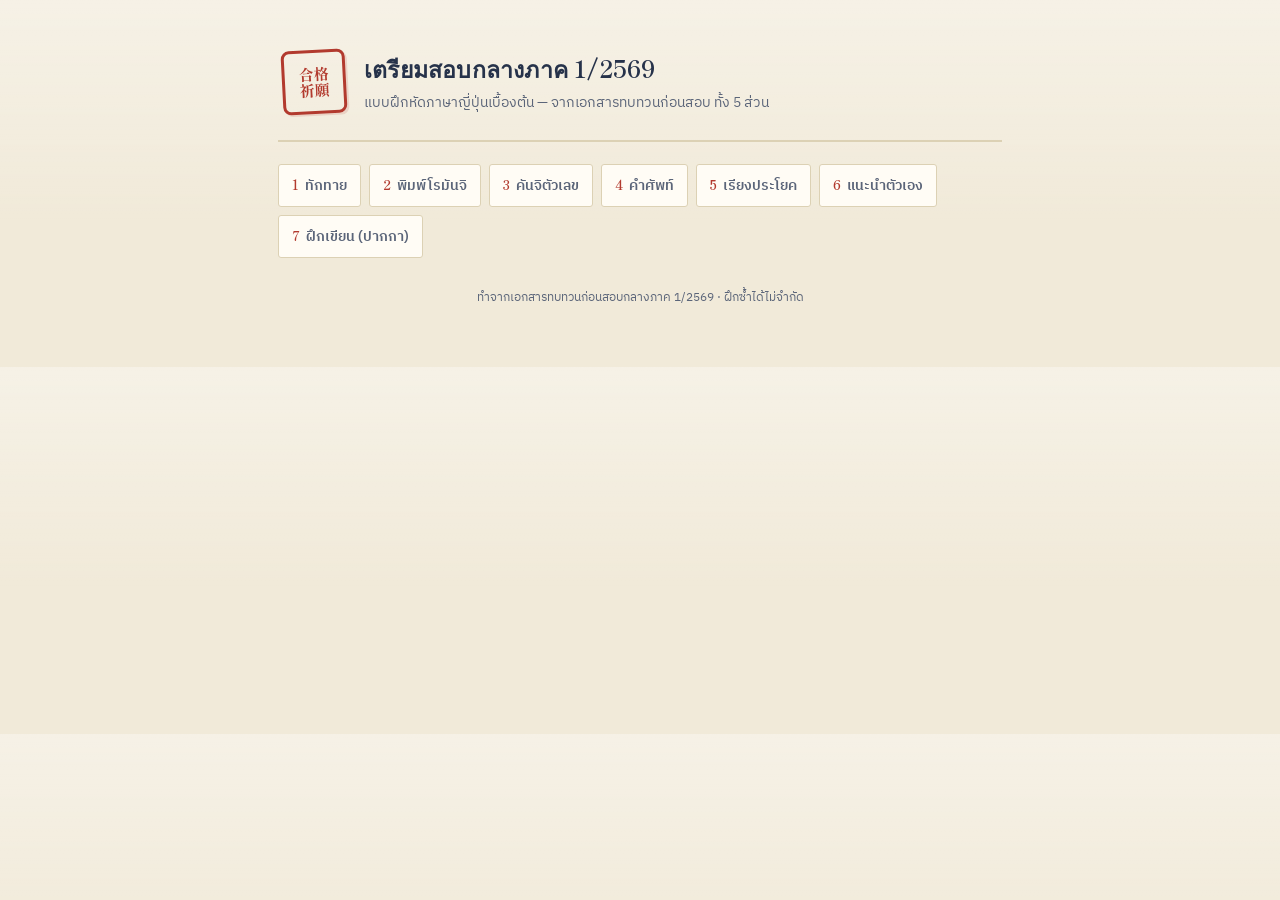
==== japanese/index.html @ 54b41230 "jp" ====
<!DOCTYPE html>
<html lang="th">
<head>
<meta charset="UTF-8">
<meta name="viewport" content="width=device-width, initial-scale=1.0">
<title>เตรียมสอบกลางภาค 1/2569 — ภาษาญี่ปุ่นเบื้องต้น</title>
<link rel="preconnect" href="https://fonts.googleapis.com">
<link href="https://fonts.googleapis.com/css2?family=Shippori+Mincho:wght@500;700;800&family=IBM+Plex+Sans+Thai:wght@400;500;600;700&family=Noto+Sans+JP:wght@400;500;700&display=swap" rel="stylesheet">
<style>
  :root{
    --paper:#F1EAD9;
    --paper-card:#FFFCF5;
    --ink:#26324A;
    --ink-soft:#5B6579;
    --hanko:#B23A2E;
    --hanko-dark:#8E2C22;
    --gold:#C99A3E;
    --moss:#4C7A5E;
    --rule:#DCD1B4;
    --line:#c9bd9c;
  }
  *{box-sizing:border-box;}
  body{
    margin:0;
    background:
      linear-gradient(180deg, rgba(255,255,255,0.35), rgba(255,255,255,0) 220px),
      var(--paper);
    color:var(--ink);
    font-family:'IBM Plex Sans Thai','Noto Sans JP',sans-serif;
    -webkit-font-smoothing:antialiased;
  }
  .jp{ font-family:'Noto Sans JP','IBM Plex Sans Thai',sans-serif; }
  .display{ font-family:'Shippori Mincho', serif; }

  .wrap{max-width:760px;margin:0 auto;padding:28px 18px 60px;}

  /* ---------- Header / Hanko hero ---------- */
  header.hero{
    display:flex;
    align-items:center;
    gap:18px;
    padding:22px 4px 26px;
    border-bottom:2px solid var(--rule);
    margin-bottom:22px;
  }
  .stamp{
    flex:0 0 auto;
    width:64px;height:64px;
    border-radius:8px;
    border:3px solid var(--hanko);
    color:var(--hanko);
    display:flex;align-items:center;justify-content:center;
    font-family:'Shippori Mincho',serif;
    font-weight:800;
    font-size:15px;
    line-height:1.05;
    text-align:center;
    transform:rotate(-3deg);
    box-shadow: 2px 2px 0 rgba(178,58,46,0.15);
  }
  .hero-text h1{
    margin:0 0 4px;
    font-family:'Shippori Mincho', serif;
    font-weight:700;
    font-size:23px;
    color:var(--ink);
    letter-spacing:.2px;
  }
  .hero-text p{
    margin:0;
    color:var(--ink-soft);
    font-size:13.5px;
  }

  /* ---------- Tabs ---------- */
  nav.tabs{
    display:flex;
    flex-wrap:wrap;
    gap:8px;
    margin-bottom:22px;
  }
  nav.tabs button{
    font-family:inherit;
    font-size:13.5px;
    font-weight:600;
    color:var(--ink-soft);
    background:var(--paper-card);
    border:1.5px solid var(--rule);
    border-radius:3px;
    padding:9px 13px;
    cursor:pointer;
    transition:all .15s ease;
  }
  nav.tabs button .num{
    font-family:'Shippori Mincho',serif;
    color:var(--hanko);
    margin-right:6px;
  }
  nav.tabs button.active{
    background:var(--ink);
    border-color:var(--ink);
    color:#F1EAD9;
  }
  nav.tabs button.active .num{ color:var(--gold); }
  nav.tabs button:hover:not(.active){ border-color:var(--hanko); color:var(--ink); }

  /* ---------- Panel / exam card ---------- */
  section.panel{ display:none; }
  section.panel.active{ display:block; animation:fade .25s ease; }
  @keyframes fade{ from{opacity:0; transform:translateY(4px);} to{opacity:1; transform:none;} }

  .panel-head{
    margin-bottom:16px;
  }
  .panel-head h2{
    font-family:'Shippori Mincho',serif;
    font-size:19px;
    margin:0 0 4px;
  }
  .panel-head p{
    margin:0;
    color:var(--ink-soft);
    font-size:13px;
  }

  .card{
    background:var(--paper-card);
    border:1px solid var(--rule);
    border-radius:4px;
    padding:22px;
    position:relative;
    box-shadow: 0 1px 0 rgba(0,0,0,0.03);
  }
  .card::before{
    content:"";
    position:absolute;
    left:0; top:0; bottom:0;
    width:4px;
    background:var(--hanko);
    border-radius:4px 0 0 4px;
  }

  .progress-row{
    display:flex;
    justify-content:space-between;
    align-items:center;
    font-size:12.5px;
    color:var(--ink-soft);
    margin-bottom:14px;
  }
  .score-pill{
    font-family:'Shippori Mincho',serif;
    color:var(--moss);
    font-weight:700;
  }
  .score-pill.zero{ color:var(--ink-soft); }

  .question-th{
    font-size:16px;
    font-weight:600;
    margin-bottom:16px;
    line-height:1.55;
  }
  .question-th .jp-inline{
    font-family:'Noto Sans JP',sans-serif;
    color:var(--hanko-dark);
  }

  /* mcq options */
  .options{ display:flex; flex-direction:column; gap:9px; margin-bottom:16px; }
  .opt{
    text-align:left;
    font-family:'Noto Sans JP','IBM Plex Sans Thai',sans-serif;
    font-size:15px;
    padding:11px 14px;
    border:1.5px solid var(--line);
    background:#fff;
    border-radius:3px;
    cursor:pointer;
    transition:border-color .15s, background .15s;
  }
  .opt:hover{ border-color:var(--hanko); }
  .opt.correct{ border-color:var(--moss); background:#EEF5EF; color:var(--moss); font-weight:600;}
  .opt.wrong{ border-color:var(--hanko); background:#FBEEEC; color:var(--hanko-dark); font-weight:600;}
  .opt[disabled]{ cursor:default; }

  /* typing input, genkouyoushi-flavoured */
  .type-row{ display:flex; gap:8px; margin-bottom:8px; flex-wrap:wrap;}
  input.answer, textarea.answer{
    flex:1 1 220px;
    font-family:'Noto Sans JP','IBM Plex Sans Thai',sans-serif;
    font-size:16px;
    padding:12px 14px;
    border:1.5px solid var(--line);
    border-radius:3px;
    background:
      repeating-linear-gradient(90deg, transparent 0, transparent 27px, rgba(38,50,74,0.07) 27px, rgba(38,50,74,0.07) 28px);
    background-color:#fff;
  }
  textarea.answer{ min-height:56px; resize:vertical; background-image:none; }
  input.answer:focus, textarea.answer:focus{ outline:none; border-color:var(--hanko); }

  .feedback{
    font-size:14px;
    font-weight:600;
    padding:10px 13px;
    border-radius:3px;
    margin:10px 0;
    display:none;
  }
  .feedback.show{ display:block; }
  .feedback.ok{ background:#EEF5EF; color:var(--moss); }
  .feedback.no{ background:#FBEEEC; color:var(--hanko-dark); }
  .feedback .answer-key{ display:block; margin-top:4px; font-weight:500; color:var(--ink-soft); }

  .btn-row{ display:flex; gap:10px; flex-wrap:wrap; margin-top:14px; }
  button.btn{
    font-family:'IBM Plex Sans Thai',sans-serif;
    font-size:13.5px;
    font-weight:600;
    padding:10px 18px;
    border-radius:3px;
    border:1.5px solid var(--ink);
    background:var(--ink);
    color:#F1EAD9;
    cursor:pointer;
  }
  button.btn.secondary{
    background:transparent;
    color:var(--ink);
  }
  button.btn.hanko{
    border-color:var(--hanko);
    background:var(--hanko);
  }
  button.btn:hover{ opacity:.88; }
  button.btn:disabled{ opacity:.4; cursor:default; }

  .toggle-row{
    display:flex; align-items:center; gap:8px;
    font-size:12.5px; color:var(--ink-soft);
    margin-bottom:14px;
  }
  .toggle-row input{ accent-color:var(--hanko); }

  /* sentence order chips */
  .sentence-target{
    min-height:52px;
    display:flex; flex-wrap:wrap; gap:8px;
    padding:12px;
    border:1.5px dashed var(--line);
    border-radius:3px;
    background:#fff;
    margin-bottom:12px;
  }
  .sentence-target .placeholder{ color:#b9b1a0; font-size:13px; }
  .bank{ display:flex; flex-wrap:wrap; gap:8px; margin-bottom:6px; }
  .chip{
    font-family:'Noto Sans JP',sans-serif;
    font-size:15px;
    padding:8px 13px;
    background:#fff;
    border:1.5px solid var(--line);
    border-radius:20px;
    cursor:pointer;
  }
  .chip:hover{ border-color:var(--hanko); }
  .chip.placed{ opacity:.35; pointer-events:none; }
  .chip.in-target{ background:var(--ink); color:#fff; border-color:var(--ink); }

  /* self-intro form */
  .field-block{ margin-bottom:18px; }
  .field-block label{
    display:block;
    font-size:13.5px;
    font-weight:600;
    margin-bottom:4px;
    color:var(--ink);
  }
  .field-block .pattern{
    font-family:'Noto Sans JP',sans-serif;
    font-size:12.5px;
    color:var(--hanko-dark);
    margin-bottom:6px;
    display:block;
  }
  .reveal{
    margin-top:6px;
    font-size:13px;
    color:var(--ink-soft);
    display:none;
    border-left:3px solid var(--gold);
    padding-left:10px;
  }
  .reveal.show{ display:block; }
  .link-btn{
    background:none;border:none;
    color:var(--hanko-dark);
    font-size:12.5px;
    font-weight:600;
    text-decoration:underline;
    cursor:pointer;
    padding:0;
  }

  .kanji-display{
    font-family:'Noto Sans JP',serif;
    font-size:38px;
    text-align:center;
    padding:14px 0 18px;
    color:var(--ink);
  }
  .num-display{
    font-family:'Shippori Mincho',serif;
    font-size:38px;
    text-align:center;
    padding:14px 0 18px;
    color:var(--ink);
  }

  footer{
    text-align:center;
    color:var(--ink-soft);
    font-size:12px;
    margin-top:30px;
  }

  /* ---------- handwriting tab ---------- */
  .write-controls{
    display:flex;
    flex-wrap:wrap;
    gap:10px;
    align-items:center;
    margin-bottom:16px;
  }
  select.answer{
    font-family:'IBM Plex Sans Thai',sans-serif;
    font-size:13.5px;
    padding:9px 12px;
    border:1.5px solid var(--line);
    border-radius:3px;
    background:#fff;
  }
  .write-meaning{
    font-size:15px;
    font-weight:600;
    margin-bottom:4px;
  }
  .write-reading{
    font-family:'Noto Sans JP',sans-serif;
    color:var(--ink-soft);
    font-size:13px;
    margin-bottom:14px;
  }
  .write-boxes{
    display:flex;
    flex-wrap:wrap;
    gap:10px;
    margin-bottom:14px;
  }
  .write-box{
    width:84px; height:84px;
    border:1.5px solid var(--line);
    border-radius:4px;
    background:#fff;
    touch-action:none;
    cursor:crosshair;
  }
  .custom-row{
    display:flex;
    gap:8px;
    flex-wrap:wrap;
    margin-top:6px;
    padding-top:14px;
    border-top:1px dashed var(--rule);
  }

  @media (max-width:480px){
    .hero-text h1{ font-size:19px; }
    nav.tabs button{ font-size:12.5px; padding:8px 10px; }
  }
</style>
</head>
<body>
<div class="wrap">

  <header class="hero">
    <div class="stamp display">合格<br>祈願</div>
    <div class="hero-text">
      <h1>เตรียมสอบกลางภาค 1/2569</h1>
      <p>แบบฝึกหัดภาษาญี่ปุ่นเบื้องต้น — จากเอกสารทบทวนก่อนสอบ ทั้ง 5 ส่วน</p>
    </div>
  </header>

  <nav class="tabs" id="tabNav"></nav>

  <!-- ===================== TAB 1: GREETINGS MCQ ===================== -->
  <section class="panel" id="panel-1">
    <div class="panel-head">
      <h2>คำทักทายและสำนวน — เลือกตอบ</h2>
      <p>ดูความหมายภาษาไทย แล้วเลือกสำนวนภาษาญี่ปุ่นที่ถูกต้อง</p>
    </div>
    <div class="card">
      <div class="progress-row">
        <span>ข้อที่ <span id="g-idx">1</span>/<span id="g-total">10</span></span>
        <span class="score-pill" id="g-score">คะแนน 0/0</span>
      </div>
      <div class="question-th" id="g-question"></div>
      <div class="options" id="g-options"></div>
      <div class="feedback" id="g-feedback"></div>
      <div class="btn-row">
        <button class="btn secondary" id="g-restart">เริ่มใหม่</button>
        <button class="btn hanko" id="g-next" disabled>ข้อถัดไป</button>
      </div>
    </div>
  </section>

  <!-- ===================== TAB 2: TYPING ROMAJI ===================== -->
  <section class="panel" id="panel-2">
    <div class="panel-head">
      <h2>พิมพ์คำตอบ — โรมันจิ</h2>
      <p>อ่านความหมายภาษาไทย แล้วพิมพ์สำนวนภาษาญี่ปุ่นเป็นโรมันจิ (ไม่ต้องกังวลเรื่องเว้นวรรค/ตัวพิมพ์เล็กใหญ่)</p>
    </div>
    <div class="card">
      <div class="progress-row">
        <span>ข้อที่ <span id="t-idx">1</span>/<span id="t-total">27</span></span>
        <span class="score-pill" id="t-score">คะแนน 0/0</span>
      </div>
      <div class="question-th" id="t-question"></div>
      <div class="type-row">
        <input type="text" class="answer" id="t-input" placeholder="พิมพ์โรมันจิที่นี่..." autocomplete="off">
      </div>
      <div class="feedback" id="t-feedback"></div>
      <div class="btn-row">
        <button class="btn secondary" id="t-restart">เริ่มใหม่</button>
        <button class="btn" id="t-check">ตรวจคำตอบ</button>
        <button class="btn hanko" id="t-next" disabled>ข้อถัดไป</button>
      </div>
    </div>
  </section>

  <!-- ===================== TAB 3: KANJI NUMBERS ===================== -->
  <section class="panel" id="panel-3">
    <div class="panel-head">
      <h2>คันจิตัวเลข</h2>
      <p>ฝึกแปลงตัวเลขคันจิ ↔ ตัวเลขอารบิก (เช่น 十八 = 18)</p>
    </div>
    <div class="card">
      <div class="toggle-row">
        <label style="display:flex;align-items:center;gap:6px;">
          <input type="checkbox" id="k-direction"> สลับโหมด: ดูเลขอารบิก → พิมพ์คันจิ
        </label>
      </div>
      <div class="progress-row">
        <span>ข้อที่ <span id="k-idx">1</span></span>
        <span class="score-pill" id="k-score">คะแนน 0/0</span>
      </div>
      <div class="kanji-display" id="k-display">十八</div>
      <div class="type-row">
        <input type="text" class="answer" id="k-input" placeholder="พิมพ์คำตอบที่นี่..." autocomplete="off" style="text-align:center;">
      </div>
      <div class="feedback" id="k-feedback"></div>
      <div class="btn-row">
        <button class="btn" id="k-check">ตรวจคำตอบ</button>
        <button class="btn hanko" id="k-next">ข้อถัดไป</button>
      </div>
    </div>
  </section>

  <!-- ===================== TAB 4: VOCAB TYPING ===================== -->
  <section class="panel" id="panel-4">
    <div class="panel-head">
      <h2>คำศัพท์ — เขียนภาษาญี่ปุ่น</h2>
      <p>ดูความหมายภาษาไทย แล้วพิมพ์คำศัพท์เป็นฮิรางานะ (ตามข้อสอบที่ให้เขียนตัวญี่ปุ่นเท่านั้น)</p>
    </div>
    <div class="card">
      <div class="toggle-row">
        <label style="display:flex;align-items:center;gap:6px;">
          <input type="checkbox" id="v-easy"> โหมดฝึก: ยอมรับคำตอบเป็นโรมันจิด้วย
        </label>
      </div>
      <div class="progress-row">
        <span>ข้อที่ <span id="v-idx">1</span>/<span id="v-total">8</span></span>
        <span class="score-pill" id="v-score">คะแนน 0/0</span>
      </div>
      <div class="question-th" id="v-question"></div>
      <div class="type-row">
        <input type="text" class="answer jp" id="v-input" placeholder="พิมพ์คำตอบที่นี่ (ひらがな)" autocomplete="off">
      </div>
      <div class="feedback" id="v-feedback"></div>
      <div class="btn-row">
        <button class="btn secondary" id="v-restart">เริ่มใหม่</button>
        <button class="btn" id="v-check">ตรวจคำตอบ</button>
        <button class="btn hanko" id="v-next" disabled>ข้อถัดไป</button>
      </div>
    </div>
  </section>

  <!-- ===================== TAB 5: SENTENCE ORDER ===================== -->
  <section class="panel" id="panel-5">
    <div class="panel-head">
      <h2>เรียงประโยค</h2>
      <p>แตะคำศัพท์ตามลำดับให้เป็นประโยคที่ถูกต้อง ฝึกโครงสร้าง は / の / です / ではありません</p>
    </div>
    <div class="card">
      <div class="progress-row">
        <span>ข้อที่ <span id="s-idx">1</span>/<span id="s-total">6</span></span>
        <span class="score-pill" id="s-score">คะแนน 0/0</span>
      </div>
      <div class="question-th" id="s-question"></div>
      <div class="sentence-target" id="s-target"><span class="placeholder">แตะคำด้านล่างเพื่อเรียงประโยค...</span></div>
      <div class="bank" id="s-bank"></div>
      <div class="feedback" id="s-feedback"></div>
      <div class="btn-row">
        <button class="btn secondary" id="s-clear">ล้างคำตอบ</button>
        <button class="btn" id="s-check">ตรวจคำตอบ</button>
        <button class="btn hanko" id="s-next" disabled>ข้อถัดไป</button>
      </div>
    </div>
  </section>

  <!-- ===================== TAB 6: SELF INTRO ===================== -->
  <section class="panel" id="panel-6">
    <div class="panel-head">
      <h2>แนะนำตัวเอง</h2>
      <p>ตอบเป็นภาษาญี่ปุ่นเท่านั้น ไม่มีเฉลยตายตัวเพราะเป็นข้อมูลของตัวเอง — พิมพ์คำตอบแล้วกดดูตัวอย่างเพื่อเทียบรูปประโยค</p>
    </div>
    <div class="card" id="intro-card"></div>
  </section>

  <!-- ===================== TAB 7: HANDWRITING ===================== -->
  <section class="panel" id="panel-7">
    <div class="panel-head">
      <h2>ฝึกเขียนด้วยปากกา</h2>
      <p>ใช้เมาส์ นิ้ว หรือปากกาสไตลัสลากเขียนในช่องตาราง (แบบกระดาษเก็งโค) ทับตัวอย่างจางๆ เพื่อฝึกลายเส้น</p>
    </div>
    <div class="card">
      <div class="write-controls">
        <select class="answer" id="w-category">
          <option value="numbers">ตัวเลขคันจิ</option>
          <option value="vocab">คำศัพท์ (สถานที่)</option>
          <option value="greetings">คำทักทาย</option>
          <option value="hiragana">ฮิรางานะพื้นฐาน</option>
        </select>
        <label style="display:flex;align-items:center;gap:6px;font-size:12.5px;color:var(--ink-soft);">
          <input type="checkbox" id="w-guide" checked> แสดงตัวอย่างจางๆ ให้ลากทับ
        </label>
      </div>

      <div class="write-meaning" id="w-meaning">โรงเรียน</div>
      <div class="write-reading" id="w-reading">gakkou</div>

      <div class="write-boxes" id="w-boxes"></div>

      <div class="btn-row">
        <button class="btn secondary" id="w-clear">ล้างทั้งหมด</button>
        <button class="btn hanko" id="w-next">คำถัดไป</button>
      </div>

      <div class="custom-row">
        <input type="text" class="answer jp" id="w-custom" placeholder="หรือพิมพ์คำที่อยากฝึกเขียนเอง เช่น ありがとう" style="flex:1 1 220px;">
        <button class="btn" id="w-custom-go">สร้างช่องฝึกเขียน</button>
      </div>
    </div>
  </section>

  <footer>ทำจากเอกสารทบทวนก่อนสอบกลางภาค 1/2569 · ฝึกซ้ำได้ไม่จำกัด</footer>
</div>

<script>
/* ===================================================================
   DATA
=================================================================== */
const PHRASES = [
  {jp:"おはようございます", ro:["ohayougozaimasu","ohayogozaimasu"], th:"สวัสดีตอนเช้า"},
  {jp:"こんにちは", ro:["konnichiwa"], th:"สวัสดี (ตอนสายๆถึงช่วงใกล้เย็น)"},
  {jp:"こんばんは", ro:["konbanwa"], th:"สวัสดีตอนเย็น"},
  {jp:"おげんきですか", ro:["ogenkidesuka"], th:"สบายดีไหมคะ/ครับ"},
  {jp:"はい、げんきです", ro:["haigenkidesu"], th:"ค่ะ/ครับ สบายดี"},
  {jp:"おくにはどちらですか", ro:["okuniwadochiradesuka"], th:"คุณมาจากประเทศอะไรคะ/ครับ"},
  {jp:"おなまえはなんですか", ro:["onamaewanandesuka"], th:"คุณชื่ออะไรคะ/ครับ"},
  {jp:"おたんじょうびはいつですか", ro:["otanjoubiwaitsudesuka"], th:"วันเกิดของคุณคือเมื่อไหร่คะ/ครับ"},
  {jp:"しゅみはなんですか", ro:["shumiwanandesuka"], th:"งานอดิเรกของคุณคืออะไรคะ/ครับ"},
  {jp:"はじめまして", ro:["hajimemashite"], th:"สวัสดีค่ะ/ครับ (พบกันครั้งแรก)"},
  {jp:"どうぞよろしくおねがいします", ro:["douzoyoroshikuonegaishimasu"], th:"ยินดีที่ได้รู้จัก ฝากเนื้อฝากตัวด้วย"},
  {jp:"わたしのなまえは＿＿＿です", ro:["watashinonamaewadesu"], th:"ชื่อของฉันคือ..."},
  {jp:"なにがすきですか", ro:["naniga sukidesuka".replace(/\s/g,"")], th:"ชอบอะไร"},
  {jp:"＿＿＿はどこですか", ro:["wadokodesuka"], th:"...อยู่ที่ไหน"},
  {jp:"ほんのきもちです", ro:["honnokimochidesu"], th:"ของฝากเล็กๆน้อยๆ"},
  {jp:"おねがいします", ro:["onegaishimasu"], th:"รบกวนด้วยนะครับ/คะ"},
  {jp:"ありがとう", ro:["arigatou","arigato"], th:"ขอบคุณ"},
  {jp:"どういたしまして", ro:["douitashimashite"], th:"ไม่เป็นไร"},
  {jp:"すみません", ro:["sumimasen"], th:"ขอโทษ / ขอบคุณ / เรียกความสนใจ (ใช้ได้ทุกสถานการณ์)"},
  {jp:"ごめんなさい", ro:["gomennasai"], th:"ขอโทษ (สำนึกผิด เสียใจกับสิ่งที่ทำ)"},
  {jp:"にほんごすこしはなせます", ro:["nihongosukoshihanasemasu"], th:"พูดภาษาญี่ปุ่นได้นิดหน่อย"},
  {jp:"わかりました", ro:["wakarimashita"], th:"เข้าใจแล้วครับ/ค่ะ"},
  {jp:"わかりません", ro:["wakarimasen"], th:"ไม่เข้าใจครับ/ค่ะ"},
  {jp:"すみません、これはいくらですか", ro:["sumimasenkorewaikuradesuka"], th:"ขอโทษนะคะ อันนี้ราคาเท่าไหร่ครับ/คะ"},
  {jp:"コーヒーをおねがいします", ro:["koohiiwoonegaishimasu","kohiiwoonegaishimasu"], th:"ขอเป็นกาแฟครับ/ค่ะ"},
  {jp:"これはなんですか", ro:["korewanandesuka"], th:"อันนี้คืออะไร"},
  {jp:"おすすめはなんですか", ro:["osusumewanandesuka"], th:"มีอะไรแนะนำไหมครับ/คะ"},
];

const VOCAB = [
  {jp:"えき", ro:"eki", th:"สถานี"},
  {jp:"きょうしつ", ro:"kyoushitsu", th:"ห้องเรียน"},
  {jp:"くうこう", ro:"kuukou", th:"สนามบิน"},
  {jp:"しょくどう", ro:"shokudou", th:"โรงอาหาร"},
  {jp:"いえ", ro:"ie", th:"บ้าน"},
  {jp:"だいがく", ro:"daigaku", th:"มหาวิทยาลัย"},
  {jp:"かいしゃ", ro:"kaisha", th:"บริษัท"},
  {jp:"がっこう", ro:"gakkou", th:"โรงเรียน"},
];

const SENTENCES = [
  {chips:["わたし","は","がくせい","です"], th:"ฉันเป็นนักเรียน/นักศึกษา"},
  {chips:["これ","は","わたし","の","ほん","です"], th:"นี่คือหนังสือของฉัน"},
  {chips:["あれ","は","せんせい","の","かばん","です"], th:"นั่นคือกระเป๋าของอาจารย์"},
  {chips:["たなかさん","は","だいがくせい","です"], th:"คุณทานากะเป็นนักศึกษามหาวิทยาลัย"},
  {chips:["わたし","は","にほんじん","では","ありません"], th:"ฉันไม่ใช่คนญี่ปุ่น"},
  {chips:["これ","は","なん","です","か"], th:"นี่คืออะไร"},
];

/* ===================================================================
   HELPERS
=================================================================== */
function shuffle(arr){ const a=[...arr]; for(let i=a.length-1;i>0;i--){ const j=Math.floor(Math.random()*(i+1)); [a[i],a[j]]=[a[j],a[i]]; } return a; }
function pick(arr,n){ return shuffle(arr).slice(0,n); }
function norm(s){ return s.toLowerCase().replace(/[\s。、,.\-_！!？?＿_]/g,""); }

/* ===================================================================
   TAB NAV
=================================================================== */
const TABS = [
  {id:1, label:"ทักทาย"},
  {id:2, label:"พิมพ์โรมันจิ"},
  {id:3, label:"คันจิตัวเลข"},
  {id:4, label:"คำศัพท์"},
  {id:5, label:"เรียงประโยค"},
  {id:6, label:"แนะนำตัวเอง"},
  {id:7, label:"ฝึกเขียน (ปากกา)"},
];
const tabNav = document.getElementById('tabNav');
TABS.forEach(t=>{
  const b = document.createElement('button');
  b.innerHTML = `<span class="num">${t.id}</span>${t.label}`;
  b.onclick = ()=> showTab(t.id);
  b.dataset.tab = t.id;
  tabNav.appendChild(b);
});
function showTab(id){
  document.querySelectorAll('.panel').forEach(p=>p.classList.remove('active'));
  document.getElementById('panel-'+id).classList.add('active');
  tabNav.querySelectorAll('button').forEach(b=> b.classList.toggle('active', +b.dataset.tab===id));
}

/* ===================================================================
   TAB 1: GREETINGS MCQ
=================================================================== */
let gQ=[], gI=0, gScore=0, gAnswered=0;
function gStart(){
  gQ = pick(PHRASES,10);
  gI=0; gScore=0; gAnswered=0;
  document.getElementById('g-total').textContent = gQ.length;
  gRender();
}
function gRender(){
  const q = gQ[gI];
  document.getElementById('g-idx').textContent = gI+1;
  document.getElementById('g-score').textContent = `คะแนน ${gScore}/${gAnswered}`;
  document.getElementById('g-score').className = 'score-pill'+(gAnswered===0?' zero':'');
  document.getElementById('g-question').innerHTML = `ความหมายนี้ตรงกับสำนวนใด: <br><b>“${q.th}”</b>`;
  const wrongs = pick(PHRASES.filter(p=>p!==q),3);
  const opts = shuffle([q, ...wrongs]);
  const box = document.getElementById('g-options');
  box.innerHTML='';
  opts.forEach(o=>{
    const b=document.createElement('button');
    b.className='opt jp';
    b.textContent = o.jp;
    b.onclick = ()=> gAnswer(b,o,q);
    box.appendChild(b);
  });
  document.getElementById('g-feedback').className='feedback';
  document.getElementById('g-next').disabled = true;
}
function gAnswer(btn,chosen,correct){
  document.querySelectorAll('#g-options .opt').forEach(b=>b.disabled=true);
  gAnswered++;
  const fb = document.getElementById('g-feedback');
  if(chosen===correct){
    gScore++;
    btn.classList.add('correct');
    fb.textContent = 'ถูกต้อง! 🎌';
    fb.className='feedback show ok';
  } else {
    btn.classList.add('wrong');
    document.querySelectorAll('#g-options .opt').forEach(b=>{ if(b.textContent===correct.jp) b.classList.add('correct'); });
    fb.textContent = 'ยังไม่ถูก — เฉลย: '+correct.jp;
    fb.className='feedback show no';
  }
  document.getElementById('g-score').textContent = `คะแนน ${gScore}/${gAnswered}`;
  document.getElementById('g-score').className='score-pill';
  document.getElementById('g-next').disabled = false;
}
document.getElementById('g-next').onclick = ()=>{ gI++; if(gI>=gQ.length){ gI=0; } gRender(); };
document.getElementById('g-restart').onclick = gStart;
gStart();

/* ===================================================================
   TAB 2: TYPING ROMAJI
=================================================================== */
let tQ=[], tI=0, tScore=0, tAnswered=0;
function tStart(){
  tQ = shuffle(PHRASES);
  tI=0; tScore=0; tAnswered=0;
  document.getElementById('t-total').textContent = tQ.length;
  tRender();
}
function tRender(){
  const q = tQ[tI];
  document.getElementById('t-idx').textContent = tI+1;
  document.getElementById('t-score').textContent = `คะแนน ${tScore}/${tAnswered}`;
  document.getElementById('t-question').innerHTML = `พิมพ์โรมันจิของ: <br><b>“${q.th}”</b>`;
  const input = document.getElementById('t-input');
  input.value=''; input.disabled=false; input.focus();
  document.getElementById('t-feedback').className='feedback';
  document.getElementById('t-next').disabled = true;
  document.getElementById('t-check').disabled = false;
}
function tCheck(){
  const q = tQ[tI];
  const input = document.getElementById('t-input');
  const val = norm(input.value);
  const ok = q.ro.some(r=> norm(r)===val) && val.length>0;
  tAnswered++;
  input.disabled=true;
  const fb = document.getElementById('t-feedback');
  if(ok){
    tScore++;
    fb.innerHTML = 'ถูกต้อง! 🎌';
    fb.className='feedback show ok';
  } else {
    fb.innerHTML = `ยังไม่ตรง <span class="answer-key">เฉลย: ${q.jp}  (${q.ro[0]})</span>`;
    fb.className='feedback show no';
  }
  document.getElementById('t-score').textContent = `คะแนน ${tScore}/${tAnswered}`;
  document.getElementById('t-next').disabled=false;
  document.getElementById('t-check').disabled=true;
}
document.getElementById('t-check').onclick = tCheck;
document.getElementById('t-input').addEventListener('keydown', e=>{ if(e.key==='Enter' && !document.getElementById('t-check').disabled) tCheck(); });
document.getElementById('t-next').onclick = ()=>{ tI++; if(tI>=tQ.length){ tI=0; } tRender(); };
document.getElementById('t-restart').onclick = tStart;
tStart();

/* ===================================================================
   TAB 3: KANJI NUMBERS
=================================================================== */
const K_DIGIT = ['','一','二','三','四','五','六','七','八','九'];
function numToKanji(n){
  if(n===0) return '零';
  let tens = Math.floor(n/10), ones = n%10;
  let s='';
  if(tens>0){ s += (tens===1?'':K_DIGIT[tens]) + '十'; }
  if(ones>0){ s += K_DIGIT[ones]; }
  return s;
}
let kScore=0, kAnswered=0, kCurrent=null, kDir='k2n';
function kNewQuestion(){
  const n = 1 + Math.floor(Math.random()*99);
  kDir = document.getElementById('k-direction').checked ? 'n2k' : 'k2n';
  kCurrent = {n, kanji:numToKanji(n)};
  const disp = document.getElementById('k-display');
  disp.className='kanji-display';
  if(kDir==='k2n'){
    disp.textContent = kCurrent.kanji;
    disp.className='kanji-display';
    document.getElementById('k-input').placeholder='พิมพ์ตัวเลขอารบิก เช่น 18';
  } else {
    disp.textContent = kCurrent.n;
    disp.className='num-display';
    document.getElementById('k-input').placeholder='พิมพ์คันจิ เช่น 十八';
  }
  document.getElementById('k-input').value='';
  document.getElementById('k-input').disabled=false;
  document.getElementById('k-feedback').className='feedback';
}
function kCheck(){
  const val = document.getElementById('k-input').value.trim();
  kAnswered++;
  let ok=false;
  if(kDir==='k2n'){ ok = val === String(kCurrent.n); }
  else { ok = norm(val) === norm(kCurrent.kanji); }
  const fb = document.getElementById('k-feedback');
  if(ok){
    kScore++;
    fb.textContent='ถูกต้อง! 🎌';
    fb.className='feedback show ok';
  } else {
    fb.innerHTML = `ยังไม่ถูก <span class="answer-key">เฉลย: ${kDir==='k2n' ? kCurrent.n : kCurrent.kanji}</span>`;
    fb.className='feedback show no';
  }
  document.getElementById('k-score').textContent = `คะแนน ${kScore}/${kAnswered}`;
  document.getElementById('k-idx').textContent = kAnswered;
  document.getElementById('k-input').disabled=true;
}
document.getElementById('k-check').onclick = kCheck;
document.getElementById('k-input').addEventListener('keydown', e=>{ if(e.key==='Enter') kCheck(); });
document.getElementById('k-next').onclick = kNewQuestion;
document.getElementById('k-direction').onchange = kNewQuestion;
kNewQuestion();

/* ===================================================================
   TAB 4: VOCAB TYPING
=================================================================== */
let vQ=[], vI=0, vScore=0, vAnswered=0;
function vStart(){
  vQ = shuffle(VOCAB);
  vI=0; vScore=0; vAnswered=0;
  document.getElementById('v-total').textContent = vQ.length;
  vRender();
}
function vRender(){
  const q = vQ[vI];
  document.getElementById('v-idx').textContent = vI+1;
  document.getElementById('v-score').textContent = `คะแนน ${vScore}/${vAnswered}`;
  document.getElementById('v-question').innerHTML = `คำว่า “${q.th}” ภาษาญี่ปุ่นเขียนว่าอย่างไร`;
  const input = document.getElementById('v-input');
  input.value=''; input.disabled=false; input.focus();
  document.getElementById('v-feedback').className='feedback';
  document.getElementById('v-next').disabled=true;
  document.getElementById('v-check').disabled=false;
}
function vCheck(){
  const q = vQ[vI];
  const easy = document.getElementById('v-easy').checked;
  const val = norm(document.getElementById('v-input').value);
  const ok = val.length>0 && ( val===norm(q.jp) || (easy && val===norm(q.ro)) );
  vAnswered++;
  document.getElementById('v-input').disabled=true;
  const fb = document.getElementById('v-feedback');
  if(ok){
    vScore++;
    fb.textContent='ถูกต้อง! 🎌';
    fb.className='feedback show ok';
  } else {
    fb.innerHTML = `ยังไม่ถูก <span class="answer-key">เฉลย: ${q.jp} (${q.ro})</span>`;
    fb.className='feedback show no';
  }
  document.getElementById('v-score').textContent = `คะแนน ${vScore}/${vAnswered}`;
  document.getElementById('v-next').disabled=false;
  document.getElementById('v-check').disabled=true;
}
document.getElementById('v-check').onclick = vCheck;
document.getElementById('v-input').addEventListener('keydown', e=>{ if(e.key==='Enter' && !document.getElementById('v-check').disabled) vCheck(); });
document.getElementById('v-next').onclick = ()=>{ vI++; if(vI>=vQ.length){ vI=0; } vRender(); };
document.getElementById('v-restart').onclick = vStart;
vStart();

/* ===================================================================
   TAB 5: SENTENCE ORDER
=================================================================== */
let sQ=[], sI=0, sScore=0, sAnswered=0, sPlaced=[], sBankState=[];
function sStart(){
  sQ = shuffle(SENTENCES);
  sI=0; sScore=0; sAnswered=0;
  document.getElementById('s-total').textContent = sQ.length;
  sRender();
}
function sRender(){
  const q = sQ[sI];
  document.getElementById('s-idx').textContent = sI+1;
  document.getElementById('s-score').textContent = `คะแนน ${sScore}/${sAnswered}`;
  document.getElementById('s-question').innerHTML = `เรียงคำให้เป็นประโยคที่แปลว่า: <br><b>“${q.th}”</b>`;
  sPlaced = [];
  sBankState = shuffle(q.chips.map((c,idx)=>({c,idx})));
  sDraw();
  document.getElementById('s-feedback').className='feedback';
  document.getElementById('s-next').disabled = true;
}
function sDraw(){
  const target = document.getElementById('s-target');
  const bank = document.getElementById('s-bank');
  target.innerHTML = sPlaced.length ? '' : '<span class="placeholder">แตะคำด้านล่างเพื่อเรียงประโยค...</span>';
  sPlaced.forEach(p=>{
    const chip = document.createElement('span');
    chip.className='chip in-target';
    chip.textContent = p.c;
    chip.onclick = ()=>{ sPlaced = sPlaced.filter(x=>x!==p); sDraw(); };
    target.appendChild(chip);
  });
  bank.innerHTML='';
  sBankState.forEach(item=>{
    const chip = document.createElement('button');
    chip.className='chip' + (sPlaced.includes(item)?' placed':'');
    chip.textContent = item.c;
    chip.onclick = ()=>{ if(sPlaced.includes(item)) return; sPlaced.push(item); sDraw(); };
    bank.appendChild(chip);
  });
}
function sCheck(){
  const q = sQ[sI];
  sAnswered++;
  const built = sPlaced.map(p=>p.c);
  const ok = built.length===q.chips.length && built.every((c,i)=>c===q.chips[i]);
  const fb = document.getElementById('s-feedback');
  if(ok){
    sScore++;
    fb.textContent='ถูกต้อง! เรียงประโยคได้สมบูรณ์ 🎌';
    fb.className='feedback show ok';
  } else {
    fb.innerHTML = `ยังไม่ถูกลำดับ <span class="answer-key">เฉลย: ${q.chips.join('')}</span>`;
    fb.className='feedback show no';
  }
  document.getElementById('s-score').textContent = `คะแนน ${sScore}/${sAnswered}`;
  document.getElementById('s-next').disabled=false;
}
document.getElementById('s-check').onclick = sCheck;
document.getElementById('s-clear').onclick = ()=>{ sPlaced=[]; sDraw(); };
document.getElementById('s-next').onclick = ()=>{ sI++; if(sI>=sQ.length){ sI=0; } sRender(); };
sStart();

/* ===================================================================
   TAB 6: SELF INTRO
=================================================================== */
const INTRO_FIELDS = [
  {label:"ชื่อของคุณ", pattern:"わたしのなまえは＿＿＿です。", example:"わたしのなまえはタナカです。"},
  {label:"วันเกิด", pattern:"＿＿月＿＿日です。", example:"8月16日です。"},
  {label:"สิ่งที่ชอบ", pattern:"＿＿＿がすきです。", example:"コーヒーがすきです。"},
  {label:"งานอดิเรก", pattern:"わたしのしゅみは＿＿＿です。", example:"わたしのしゅみはえいがです。"},
];
const introCard = document.getElementById('intro-card');
INTRO_FIELDS.forEach((f,i)=>{
  const block = document.createElement('div');
  block.className='field-block';
  block.innerHTML = `
    <label>${f.label}</label>
    <span class="pattern jp">รูปแบบ: ${f.pattern}</span>
    <textarea class="answer jp" id="intro-${i}" placeholder="พิมพ์คำตอบเป็นภาษาญี่ปุ่น..."></textarea>
    <div style="margin-top:6px;">
      <button class="link-btn" id="intro-reveal-${i}">ดูตัวอย่างคำตอบ</button>
    </div>
    <div class="reveal jp" id="intro-example-${i}">ตัวอย่าง: ${f.example}</div>
  `;
  introCard.appendChild(block);
});
INTRO_FIELDS.forEach((f,i)=>{
  document.getElementById(`intro-reveal-${i}`).onclick = ()=>{
    document.getElementById(`intro-example-${i}`).classList.toggle('show');
  };
});

/* ===================================================================
   TAB 7: HANDWRITING PRACTICE
=================================================================== */
const HIRAGANA_BASIC = [
  ['あ','a'],['い','i'],['う','u'],['え','e'],['お','o'],
  ['か','ka'],['き','ki'],['く','ku'],['け','ke'],['こ','ko'],
  ['さ','sa'],['し','shi'],['す','su'],['せ','se'],['そ','so'],
  ['た','ta'],['ち','chi'],['つ','tsu'],['て','te'],['と','to'],
  ['な','na'],['に','ni'],['ぬ','nu'],['ね','ne'],['の','no'],
  ['は','ha'],['ひ','hi'],['ふ','fu'],['へ','he'],['ほ','ho'],
  ['ま','ma'],['み','mi'],['む','mu'],['め','me'],['も','mo'],
  ['や','ya'],['ゆ','yu'],['よ','yo'],
  ['ら','ra'],['り','ri'],['る','ru'],['れ','re'],['ろ','ro'],
  ['わ','wa'],['を','wo'],['ん','n'],
];

function wPickWord(){
  const cat = document.getElementById('w-category').value;
  if(cat==='numbers'){
    const n = 1 + Math.floor(Math.random()*99);
    return {word:numToKanji(n), meaning:`เลข ${n}`, reading:String(n)};
  }
  if(cat==='vocab'){
    const v = VOCAB[Math.floor(Math.random()*VOCAB.length)];
    return {word:v.jp, meaning:v.th, reading:v.ro};
  }
  if(cat==='greetings'){
    const pool = PHRASES.filter(p=>!p.jp.includes('＿'));
    const p = pool[Math.floor(Math.random()*pool.length)];
    return {word:p.jp, meaning:p.th, reading:p.ro[0]};
  }
  // hiragana
  const h = HIRAGANA_BASIC[Math.floor(Math.random()*HIRAGANA_BASIC.length)];
  return {word:h[0], meaning:`ฮิรางานะ “${h[0]}”`, reading:h[1]};
}

function wBuildBoxes(text){
  const container = document.getElementById('w-boxes');
  container.innerHTML = '';
  [...text].forEach(ch=>{
    const canvas = document.createElement('canvas');
    canvas.className = 'write-box';
    canvas.width = 84; canvas.height = 84;
    container.appendChild(canvas);
    wSetupCanvas(canvas, ch);
  });
}

function wDrawGuideAndGrid(ctx, ch){
  const w = ctx.canvas.width, h = ctx.canvas.height;
  ctx.clearRect(0,0,w,h);
  // faint grid cross (genkouyoushi style)
  ctx.strokeStyle = 'rgba(38,50,74,0.15)';
  ctx.lineWidth = 1;
  ctx.setLineDash([3,3]);
  ctx.beginPath();
  ctx.moveTo(w/2,0); ctx.lineTo(w/2,h);
  ctx.moveTo(0,h/2); ctx.lineTo(w,h/2);
  ctx.stroke();
  ctx.setLineDash([]);
  // faint guide character
  if(document.getElementById('w-guide').checked && ch && ch.trim()){
    ctx.fillStyle = 'rgba(38,50,74,0.22)';
    ctx.font = "54px 'Noto Sans JP', sans-serif";
    ctx.textAlign = 'center';
    ctx.textBaseline = 'middle';
    ctx.fillText(ch, w/2, h/2+2);
  }
}

function wSetupCanvas(canvas, ch){
  const ctx = canvas.getContext('2d');
  wDrawGuideAndGrid(ctx, ch);
  let drawing = false, last = null;

  function pos(e){
    const r = canvas.getBoundingClientRect();
    return { x:(e.clientX-r.left)*(canvas.width/r.width), y:(e.clientY-r.top)*(canvas.height/r.height) };
  }
  function start(e){
    drawing = true;
    last = pos(e);
    canvas.setPointerCapture(e.pointerId);
  }
  function move(e){
    if(!drawing) return;
    const p = pos(e);
    ctx.strokeStyle = '#26324A';
    ctx.lineWidth = 5;
    ctx.lineCap = 'round';
    ctx.lineJoin = 'round';
    ctx.beginPath();
    ctx.moveTo(last.x,last.y);
    ctx.lineTo(p.x,p.y);
    ctx.stroke();
    last = p;
  }
  function end(){ drawing=false; last=null; }

  canvas.addEventListener('pointerdown', start);
  canvas.addEventListener('pointermove', move);
  canvas.addEventListener('pointerup', end);
  canvas.addEventListener('pointerleave', end);
  canvas._chGuide = ch;
}

function wSetWord(item){
  document.getElementById('w-meaning').textContent = item.meaning;
  document.getElementById('w-reading').textContent = item.reading;
  wBuildBoxes(item.word);
}

document.getElementById('w-category').onchange = ()=> wSetWord(wPickWord());
document.getElementById('w-next').onclick = ()=> wSetWord(wPickWord());
document.getElementById('w-clear').onclick = ()=>{
  document.querySelectorAll('#w-boxes canvas').forEach(c=> wDrawGuideAndGrid(c.getContext('2d'), c._chGuide));
};
document.getElementById('w-guide').onchange = ()=>{
  document.querySelectorAll('#w-boxes canvas').forEach(c=> wDrawGuideAndGrid(c.getContext('2d'), c._chGuide));
};
document.getElementById('w-custom-go').onclick = ()=>{
  const text = document.getElementById('w-custom').value.trim();
  if(!text) return;
  document.getElementById('w-meaning').textContent = 'คำที่คุณพิมพ์เอง';
  document.getElementById('w-reading').textContent = text;
  wBuildBoxes(text);
};
document.getElementById('w-custom').addEventListener('keydown', e=>{ if(e.key==='Enter') document.getElementById('w-custom-go').click(); });

wSetWord(wPickWord());
</script>
</body>
</html>
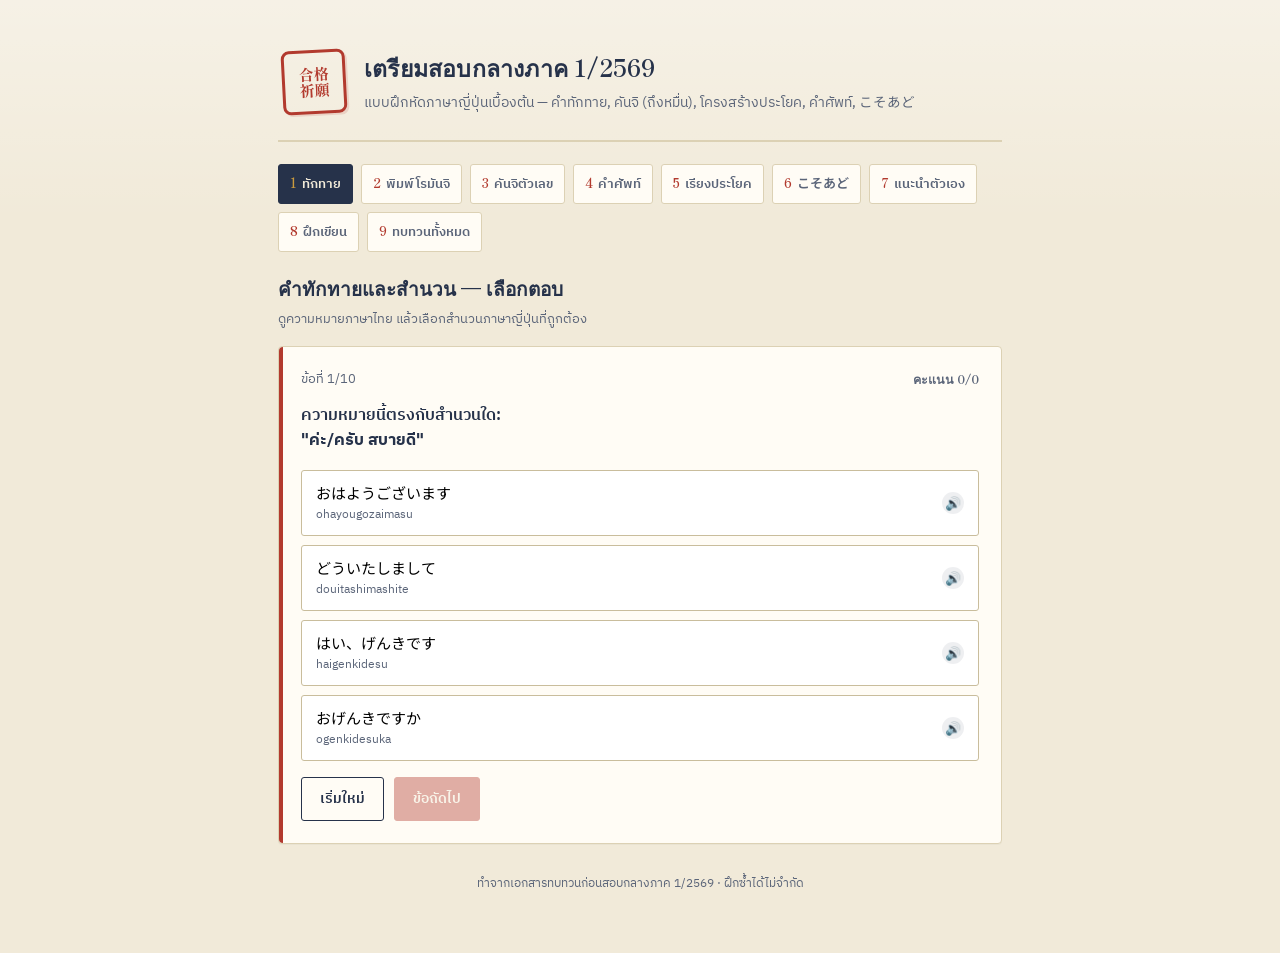
==== commit 4c6373a9: "jp" ====
--- a/japanese/index.html
+++ b/japanese/index.html
@@ -18,943 +18,438 @@
     --moss:#4C7A5E;
     --rule:#DCD1B4;
     --line:#c9bd9c;
+    --sky:#2F6FA8;
   }
   *{box-sizing:border-box;}
   body{
     margin:0;
-    background:
-      linear-gradient(180deg, rgba(255,255,255,0.35), rgba(255,255,255,0) 220px),
-      var(--paper);
+    background:linear-gradient(180deg,rgba(255,255,255,.35),rgba(255,255,255,0) 220px),var(--paper);
     color:var(--ink);
     font-family:'IBM Plex Sans Thai','Noto Sans JP',sans-serif;
     -webkit-font-smoothing:antialiased;
   }
-  .jp{ font-family:'Noto Sans JP','IBM Plex Sans Thai',sans-serif; }
-  .display{ font-family:'Shippori Mincho', serif; }
-
+  .jp{font-family:'Noto Sans JP','IBM Plex Sans Thai',sans-serif;}
+  .display{font-family:'Shippori Mincho',serif;}
   .wrap{max-width:760px;margin:0 auto;padding:28px 18px 60px;}
 
-  /* ---------- Header / Hanko hero ---------- */
-  header.hero{
-    display:flex;
-    align-items:center;
-    gap:18px;
-    padding:22px 4px 26px;
-    border-bottom:2px solid var(--rule);
-    margin-bottom:22px;
-  }
-  .stamp{
-    flex:0 0 auto;
-    width:64px;height:64px;
-    border-radius:8px;
-    border:3px solid var(--hanko);
-    color:var(--hanko);
-    display:flex;align-items:center;justify-content:center;
-    font-family:'Shippori Mincho',serif;
-    font-weight:800;
-    font-size:15px;
-    line-height:1.05;
-    text-align:center;
-    transform:rotate(-3deg);
-    box-shadow: 2px 2px 0 rgba(178,58,46,0.15);
-  }
-  .hero-text h1{
-    margin:0 0 4px;
-    font-family:'Shippori Mincho', serif;
-    font-weight:700;
-    font-size:23px;
-    color:var(--ink);
-    letter-spacing:.2px;
-  }
-  .hero-text p{
-    margin:0;
-    color:var(--ink-soft);
-    font-size:13.5px;
-  }
-
-  /* ---------- Tabs ---------- */
-  nav.tabs{
-    display:flex;
-    flex-wrap:wrap;
-    gap:8px;
-    margin-bottom:22px;
-  }
-  nav.tabs button{
-    font-family:inherit;
-    font-size:13.5px;
-    font-weight:600;
-    color:var(--ink-soft);
-    background:var(--paper-card);
-    border:1.5px solid var(--rule);
-    border-radius:3px;
-    padding:9px 13px;
-    cursor:pointer;
-    transition:all .15s ease;
-  }
-  nav.tabs button .num{
-    font-family:'Shippori Mincho',serif;
-    color:var(--hanko);
-    margin-right:6px;
-  }
-  nav.tabs button.active{
-    background:var(--ink);
-    border-color:var(--ink);
-    color:#F1EAD9;
-  }
-  nav.tabs button.active .num{ color:var(--gold); }
-  nav.tabs button:hover:not(.active){ border-color:var(--hanko); color:var(--ink); }
-
-  /* ---------- Panel / exam card ---------- */
-  section.panel{ display:none; }
-  section.panel.active{ display:block; animation:fade .25s ease; }
-  @keyframes fade{ from{opacity:0; transform:translateY(4px);} to{opacity:1; transform:none;} }
-
-  .panel-head{
-    margin-bottom:16px;
-  }
-  .panel-head h2{
-    font-family:'Shippori Mincho',serif;
-    font-size:19px;
-    margin:0 0 4px;
-  }
-  .panel-head p{
-    margin:0;
-    color:var(--ink-soft);
-    font-size:13px;
-  }
-
-  .card{
-    background:var(--paper-card);
-    border:1px solid var(--rule);
-    border-radius:4px;
-    padding:22px;
-    position:relative;
-    box-shadow: 0 1px 0 rgba(0,0,0,0.03);
-  }
-  .card::before{
-    content:"";
-    position:absolute;
-    left:0; top:0; bottom:0;
-    width:4px;
-    background:var(--hanko);
-    border-radius:4px 0 0 4px;
-  }
-
-  .progress-row{
-    display:flex;
-    justify-content:space-between;
-    align-items:center;
-    font-size:12.5px;
-    color:var(--ink-soft);
-    margin-bottom:14px;
-  }
-  .score-pill{
-    font-family:'Shippori Mincho',serif;
-    color:var(--moss);
-    font-weight:700;
-  }
-  .score-pill.zero{ color:var(--ink-soft); }
-
-  .question-th{
-    font-size:16px;
-    font-weight:600;
-    margin-bottom:16px;
-    line-height:1.55;
-  }
-  .question-th .jp-inline{
-    font-family:'Noto Sans JP',sans-serif;
-    color:var(--hanko-dark);
-  }
-
-  /* mcq options */
-  .options{ display:flex; flex-direction:column; gap:9px; margin-bottom:16px; }
-  .opt{
-    text-align:left;
-    font-family:'Noto Sans JP','IBM Plex Sans Thai',sans-serif;
-    font-size:15px;
-    padding:11px 14px;
-    border:1.5px solid var(--line);
-    background:#fff;
-    border-radius:3px;
-    cursor:pointer;
-    transition:border-color .15s, background .15s;
-  }
-  .opt:hover{ border-color:var(--hanko); }
-  .opt.correct{ border-color:var(--moss); background:#EEF5EF; color:var(--moss); font-weight:600;}
-  .opt.wrong{ border-color:var(--hanko); background:#FBEEEC; color:var(--hanko-dark); font-weight:600;}
-  .opt[disabled]{ cursor:default; }
-
-  /* typing input, genkouyoushi-flavoured */
-  .type-row{ display:flex; gap:8px; margin-bottom:8px; flex-wrap:wrap;}
-  input.answer, textarea.answer{
-    flex:1 1 220px;
-    font-family:'Noto Sans JP','IBM Plex Sans Thai',sans-serif;
-    font-size:16px;
-    padding:12px 14px;
-    border:1.5px solid var(--line);
-    border-radius:3px;
-    background:
-      repeating-linear-gradient(90deg, transparent 0, transparent 27px, rgba(38,50,74,0.07) 27px, rgba(38,50,74,0.07) 28px);
-    background-color:#fff;
-  }
-  textarea.answer{ min-height:56px; resize:vertical; background-image:none; }
-  input.answer:focus, textarea.answer:focus{ outline:none; border-color:var(--hanko); }
-
-  .feedback{
-    font-size:14px;
-    font-weight:600;
-    padding:10px 13px;
-    border-radius:3px;
-    margin:10px 0;
-    display:none;
-  }
-  .feedback.show{ display:block; }
-  .feedback.ok{ background:#EEF5EF; color:var(--moss); }
-  .feedback.no{ background:#FBEEEC; color:var(--hanko-dark); }
-  .feedback .answer-key{ display:block; margin-top:4px; font-weight:500; color:var(--ink-soft); }
-
-  .btn-row{ display:flex; gap:10px; flex-wrap:wrap; margin-top:14px; }
-  button.btn{
-    font-family:'IBM Plex Sans Thai',sans-serif;
-    font-size:13.5px;
-    font-weight:600;
-    padding:10px 18px;
-    border-radius:3px;
-    border:1.5px solid var(--ink);
-    background:var(--ink);
-    color:#F1EAD9;
-    cursor:pointer;
-  }
-  button.btn.secondary{
-    background:transparent;
-    color:var(--ink);
-  }
-  button.btn.hanko{
-    border-color:var(--hanko);
-    background:var(--hanko);
-  }
-  button.btn:hover{ opacity:.88; }
-  button.btn:disabled{ opacity:.4; cursor:default; }
-
-  .toggle-row{
-    display:flex; align-items:center; gap:8px;
-    font-size:12.5px; color:var(--ink-soft);
-    margin-bottom:14px;
-  }
-  .toggle-row input{ accent-color:var(--hanko); }
-
-  /* sentence order chips */
-  .sentence-target{
-    min-height:52px;
-    display:flex; flex-wrap:wrap; gap:8px;
-    padding:12px;
-    border:1.5px dashed var(--line);
-    border-radius:3px;
-    background:#fff;
-    margin-bottom:12px;
-  }
-  .sentence-target .placeholder{ color:#b9b1a0; font-size:13px; }
-  .bank{ display:flex; flex-wrap:wrap; gap:8px; margin-bottom:6px; }
-  .chip{
-    font-family:'Noto Sans JP',sans-serif;
-    font-size:15px;
-    padding:8px 13px;
-    background:#fff;
-    border:1.5px solid var(--line);
-    border-radius:20px;
-    cursor:pointer;
-  }
-  .chip:hover{ border-color:var(--hanko); }
-  .chip.placed{ opacity:.35; pointer-events:none; }
-  .chip.in-target{ background:var(--ink); color:#fff; border-color:var(--ink); }
-
-  /* self-intro form */
-  .field-block{ margin-bottom:18px; }
-  .field-block label{
-    display:block;
-    font-size:13.5px;
-    font-weight:600;
-    margin-bottom:4px;
-    color:var(--ink);
-  }
-  .field-block .pattern{
-    font-family:'Noto Sans JP',sans-serif;
-    font-size:12.5px;
-    color:var(--hanko-dark);
-    margin-bottom:6px;
-    display:block;
-  }
-  .reveal{
-    margin-top:6px;
-    font-size:13px;
-    color:var(--ink-soft);
-    display:none;
-    border-left:3px solid var(--gold);
-    padding-left:10px;
-  }
-  .reveal.show{ display:block; }
-  .link-btn{
-    background:none;border:none;
-    color:var(--hanko-dark);
-    font-size:12.5px;
-    font-weight:600;
-    text-decoration:underline;
-    cursor:pointer;
-    padding:0;
-  }
-
-  .kanji-display{
-    font-family:'Noto Sans JP',serif;
-    font-size:38px;
-    text-align:center;
-    padding:14px 0 18px;
-    color:var(--ink);
-  }
-  .num-display{
-    font-family:'Shippori Mincho',serif;
-    font-size:38px;
-    text-align:center;
-    padding:14px 0 18px;
-    color:var(--ink);
-  }
-
-  footer{
-    text-align:center;
-    color:var(--ink-soft);
-    font-size:12px;
-    margin-top:30px;
-  }
-
-  /* ---------- handwriting tab ---------- */
-  .write-controls{
-    display:flex;
-    flex-wrap:wrap;
-    gap:10px;
-    align-items:center;
-    margin-bottom:16px;
-  }
-  select.answer{
-    font-family:'IBM Plex Sans Thai',sans-serif;
-    font-size:13.5px;
-    padding:9px 12px;
-    border:1.5px solid var(--line);
-    border-radius:3px;
-    background:#fff;
-  }
-  .write-meaning{
-    font-size:15px;
-    font-weight:600;
-    margin-bottom:4px;
-  }
-  .write-reading{
-    font-family:'Noto Sans JP',sans-serif;
-    color:var(--ink-soft);
-    font-size:13px;
-    margin-bottom:14px;
-  }
-  .write-boxes{
-    display:flex;
-    flex-wrap:wrap;
-    gap:10px;
-    margin-bottom:14px;
-  }
-  .write-box{
-    width:84px; height:84px;
-    border:1.5px solid var(--line);
-    border-radius:4px;
-    background:#fff;
-    touch-action:none;
-    cursor:crosshair;
-  }
-  .custom-row{
-    display:flex;
-    gap:8px;
-    flex-wrap:wrap;
-    margin-top:6px;
-    padding-top:14px;
-    border-top:1px dashed var(--rule);
-  }
-
-  @media (max-width:480px){
-    .hero-text h1{ font-size:19px; }
-    nav.tabs button{ font-size:12.5px; padding:8px 10px; }
+  header.hero{display:flex;align-items:center;gap:18px;padding:22px 4px 26px;border-bottom:2px solid var(--rule);margin-bottom:22px;}
+  .stamp{flex:0 0 auto;width:64px;height:64px;border-radius:8px;border:3px solid var(--hanko);color:var(--hanko);display:flex;align-items:center;justify-content:center;font-family:'Shippori Mincho',serif;font-weight:800;font-size:15px;line-height:1.05;text-align:center;transform:rotate(-3deg);box-shadow:2px 2px 0 rgba(178,58,46,.15);}
+  .hero-text h1{margin:0 0 4px;font-family:'Shippori Mincho',serif;font-weight:700;font-size:23px;color:var(--ink);letter-spacing:.2px;}
+  .hero-text p{margin:0;color:var(--ink-soft);font-size:13.5px;}
+
+  nav.tabs{display:flex;flex-wrap:wrap;gap:8px;margin-bottom:22px;}
+  nav.tabs button{font-family:inherit;font-size:13px;font-weight:600;color:var(--ink-soft);background:var(--paper-card);border:1.5px solid var(--rule);border-radius:3px;padding:8px 11px;cursor:pointer;transition:all .15s ease;}
+  nav.tabs button .num{font-family:'Shippori Mincho',serif;color:var(--hanko);margin-right:5px;}
+  nav.tabs button.active{background:var(--ink);border-color:var(--ink);color:#F1EAD9;}
+  nav.tabs button.active .num{color:var(--gold);}
+  nav.tabs button:hover:not(.active){border-color:var(--hanko);color:var(--ink);}
+
+  section.panel{display:none;}
+  section.panel.active{display:block;animation:fade .25s ease;}
+  @keyframes fade{from{opacity:0;transform:translateY(4px);}to{opacity:1;transform:none;}}
+
+  .panel-head{margin-bottom:16px;}
+  .panel-head h2{font-family:'Shippori Mincho',serif;font-size:19px;margin:0 0 4px;}
+  .panel-head p{margin:0;color:var(--ink-soft);font-size:13px;}
+
+  .card{background:var(--paper-card);border:1px solid var(--rule);border-radius:4px;padding:22px;position:relative;box-shadow:0 1px 0 rgba(0,0,0,.03);}
+  .card::before{content:"";position:absolute;left:0;top:0;bottom:0;width:4px;background:var(--hanko);border-radius:4px 0 0 4px;}
+
+  .progress-row{display:flex;justify-content:space-between;align-items:center;font-size:12.5px;color:var(--ink-soft);margin-bottom:14px;}
+  .score-pill{font-family:'Shippori Mincho',serif;color:var(--moss);font-weight:700;}
+  .score-pill.zero{color:var(--ink-soft);}
+
+  .question-th{font-size:16px;font-weight:600;margin-bottom:16px;line-height:1.55;}
+  .options{display:flex;flex-direction:column;gap:9px;margin-bottom:16px;}
+
+  .speak-ico{display:inline-flex;align-items:center;justify-content:center;width:22px;height:22px;margin-left:8px;font-size:13px;border-radius:50%;background:rgba(38,50,74,.08);cursor:pointer;vertical-align:middle;flex:0 0 auto;}
+  .speak-ico:hover{background:rgba(178,58,46,.15);}
+  button.speak-btn{flex:0 0 auto;font-size:16px;padding:0 14px;border-radius:3px;border:1.5px solid var(--line);background:#fff;cursor:pointer;}
+  button.speak-btn:hover{border-color:var(--hanko);}
+
+  .opt{display:flex;align-items:center;justify-content:space-between;text-align:left;font-family:'Noto Sans JP','IBM Plex Sans Thai',sans-serif;font-size:15px;padding:11px 14px;border:1.5px solid var(--line);background:#fff;border-radius:3px;cursor:pointer;transition:border-color .15s,background .15s;}
+  .opt .opt-text{flex:1;}
+  .opt .romaji{display:block;font-family:'IBM Plex Sans Thai',sans-serif;font-size:12px;font-weight:400;color:var(--ink-soft);margin-top:2px;}
+  .opt:hover{border-color:var(--hanko);}
+  .opt.correct{border-color:var(--moss);background:#EEF5EF;color:var(--moss);font-weight:600;}
+  .opt.wrong{border-color:var(--hanko);background:#FBEEEC;color:var(--hanko-dark);font-weight:600;}
+  .opt[disabled]{cursor:default;}
+
+  .type-row{display:flex;gap:8px;margin-bottom:8px;flex-wrap:wrap;}
+  input.answer,textarea.answer{flex:1 1 220px;font-family:'Noto Sans JP','IBM Plex Sans Thai',sans-serif;font-size:16px;padding:12px 14px;border:1.5px solid var(--line);border-radius:3px;background:repeating-linear-gradient(90deg,transparent 0,transparent 27px,rgba(38,50,74,.07) 27px,rgba(38,50,74,.07) 28px);background-color:#fff;}
+  textarea.answer{min-height:56px;resize:vertical;background-image:none;}
+  input.answer:focus,textarea.answer:focus{outline:none;border-color:var(--hanko);}
+
+  .feedback{font-size:14px;font-weight:600;padding:10px 13px;border-radius:3px;margin:10px 0;display:none;}
+  .feedback.show{display:block;}
+  .feedback.ok{background:#EEF5EF;color:var(--moss);}
+  .feedback.no{background:#FBEEEC;color:var(--hanko-dark);}
+  .feedback .answer-key{display:block;margin-top:4px;font-weight:500;color:var(--ink-soft);}
+
+  .btn-row{display:flex;gap:10px;flex-wrap:wrap;margin-top:14px;}
+  button.btn{font-family:'IBM Plex Sans Thai',sans-serif;font-size:13.5px;font-weight:600;padding:10px 18px;border-radius:3px;border:1.5px solid var(--ink);background:var(--ink);color:#F1EAD9;cursor:pointer;}
+  button.btn.secondary{background:transparent;color:var(--ink);}
+  button.btn.hanko{border-color:var(--hanko);background:var(--hanko);}
+  button.btn:hover{opacity:.88;}
+  button.btn:disabled{opacity:.4;cursor:default;}
+
+  .toggle-row{display:flex;align-items:center;gap:8px;font-size:12.5px;color:var(--ink-soft);margin-bottom:14px;}
+  .toggle-row input{accent-color:var(--hanko);}
+
+  .sentence-target{min-height:52px;display:flex;flex-wrap:wrap;gap:8px;padding:12px;border:1.5px dashed var(--line);border-radius:3px;background:#fff;margin-bottom:12px;}
+  .sentence-target .placeholder{color:#b9b1a0;font-size:13px;}
+  .bank{display:flex;flex-wrap:wrap;gap:8px;margin-bottom:6px;}
+  .chip{font-family:'Noto Sans JP',sans-serif;font-size:15px;padding:8px 13px;background:#fff;border:1.5px solid var(--line);border-radius:20px;cursor:pointer;text-align:center;line-height:1.3;}
+  .chip .romaji{display:block;font-family:'IBM Plex Sans Thai',sans-serif;font-size:10.5px;font-weight:400;color:var(--ink-soft);}
+  .chip.in-target .romaji{color:#cfd6e6;}
+  .chip:hover{border-color:var(--hanko);}
+  .chip.placed{opacity:.35;pointer-events:none;}
+  .chip.in-target{background:var(--ink);color:#fff;border-color:var(--ink);}
+
+  .field-block{margin-bottom:18px;}
+  .field-block label{display:block;font-size:13.5px;font-weight:600;margin-bottom:4px;color:var(--ink);}
+  .field-block .pattern{font-family:'Noto Sans JP',sans-serif;font-size:12.5px;color:var(--hanko-dark);margin-bottom:6px;display:block;}
+  .reveal{margin-top:6px;font-size:13px;color:var(--ink-soft);display:none;border-left:3px solid var(--gold);padding-left:10px;}
+  .field-block .pattern .romaji,.reveal .romaji{display:block;font-family:'IBM Plex Sans Thai',sans-serif;font-size:12px;font-weight:400;color:var(--ink-soft);margin-top:1px;}
+  .reveal.show{display:block;}
+  .link-btn{background:none;border:none;color:var(--hanko-dark);font-size:12.5px;font-weight:600;text-decoration:underline;cursor:pointer;padding:0;}
+
+  .kanji-display{font-family:'Noto Sans JP',serif;font-size:38px;text-align:center;padding:14px 0 18px;color:var(--ink);}
+  .num-display{font-family:'Shippori Mincho',serif;font-size:38px;text-align:center;padding:14px 0 18px;color:var(--ink);}
+
+  /* -------- こそあど tab -------- */
+  .kosoad-grid{display:grid;grid-template-columns:repeat(auto-fit,minmax(150px,1fr));gap:14px;margin-bottom:20px;}
+  .kosoad-card{background:var(--paper-card);border:1.5px solid var(--rule);border-radius:6px;padding:14px 10px;text-align:center;cursor:pointer;transition:border-color .15s,transform .1s;}
+  .kosoad-card:hover{border-color:var(--hanko);transform:translateY(-2px);}
+  .kosoad-card.selected{border-color:var(--sky);background:#EEF4FB;}
+  .kosoad-img{width:90px;height:90px;object-fit:contain;margin:0 auto 10px;display:block;}
+  .kosoad-jp{font-family:'Noto Sans JP',sans-serif;font-size:22px;font-weight:700;color:var(--ink);display:block;}
+  .kosoad-ro{font-family:'IBM Plex Sans Thai',sans-serif;font-size:12px;color:var(--ink-soft);display:block;margin-top:2px;}
+  .kosoad-th{font-size:13px;color:var(--ink-soft);display:block;margin-top:4px;line-height:1.4;}
+  .kosoad-badge{display:inline-block;font-size:11px;font-weight:600;padding:2px 8px;border-radius:10px;margin-top:6px;}
+  .kosoad-badge.ko{background:#FFF0EE;color:var(--hanko);}
+  .kosoad-badge.so{background:#FFF8EA;color:#8A6200;}
+  .kosoad-badge.a{background:#EEF5EF;color:var(--moss);}
+  .kosoad-badge.do{background:#EEF4FB;color:var(--sky);}
+
+  .kosoad-quiz-wrap{margin-top:20px;}
+  .kosoad-table{width:100%;border-collapse:collapse;font-size:14px;margin-bottom:16px;}
+  .kosoad-table th{background:var(--ink);color:#F1EAD9;padding:8px 10px;text-align:center;font-weight:600;}
+  .kosoad-table td{padding:8px 10px;text-align:center;border-bottom:1px solid var(--rule);}
+  .kosoad-table td.jp-cell{font-family:'Noto Sans JP',sans-serif;font-size:18px;}
+  .kosoad-table tr:last-child td{border-bottom:none;}
+  .kosoad-table tr:nth-child(even) td{background:rgba(241,234,217,.4);}
+
+  /* -------- handwriting -------- */
+  .write-controls{display:flex;flex-wrap:wrap;gap:10px;align-items:center;margin-bottom:16px;}
+  select.answer{font-family:'IBM Plex Sans Thai',sans-serif;font-size:13.5px;padding:9px 12px;border:1.5px solid var(--line);border-radius:3px;background:#fff;}
+  .write-meaning{font-size:15px;font-weight:600;margin-bottom:4px;}
+  .write-reading{font-family:'Noto Sans JP',sans-serif;color:var(--ink-soft);font-size:13px;margin-bottom:14px;}
+  .write-boxes{display:flex;flex-wrap:wrap;gap:10px;margin-bottom:14px;}
+  .write-box{width:84px;height:84px;border:1.5px solid var(--line);border-radius:4px;background:#fff;touch-action:none;cursor:crosshair;}
+  .custom-row{display:flex;gap:8px;flex-wrap:wrap;margin-top:6px;padding-top:14px;border-top:1px dashed var(--rule);}
+
+  /* -------- review -------- */
+  .review-card{margin-bottom:16px;}
+  .review-h{font-family:'Shippori Mincho',serif;font-size:15.5px;margin:0 0 10px;color:var(--hanko-dark);}
+  .review-note{font-size:12.5px;color:var(--ink-soft);margin:0 0 12px;line-height:1.7;}
+  .review-list{display:flex;flex-direction:column;}
+  .review-row{display:flex;align-items:flex-start;justify-content:space-between;gap:12px;padding:9px 0;border-bottom:1px solid var(--rule);}
+  .review-row:last-child{border-bottom:none;}
+  .review-left{flex:1 1 auto;min-width:0;}
+  .review-jp{font-family:'Noto Sans JP',sans-serif;font-size:15px;font-weight:500;}
+  .review-ro{font-family:'IBM Plex Sans Thai',sans-serif;font-size:11.5px;color:var(--ink-soft);margin-top:2px;}
+  .review-th{flex:0 0 42%;font-size:13px;color:var(--ink-soft);text-align:right;}
+  .review-th.strong{color:var(--gold);font-weight:700;font-size:15px;}
+  .review-pattern-block{padding:10px 0;border-bottom:1px solid var(--rule);}
+  .review-pattern-block:last-child{border-bottom:none;}
+  .review-pattern-block .label{font-size:12.5px;font-weight:700;color:var(--ink);margin-bottom:4px;}
+  .review-pattern-block .line{font-family:'Noto Sans JP',sans-serif;font-size:14px;margin-bottom:2px;}
+  .review-pattern-block .line.ex{color:var(--moss);}
+
+  footer{text-align:center;color:var(--ink-soft);font-size:12px;margin-top:30px;}
+
+  @media(max-width:480px){
+    .hero-text h1{font-size:19px;}
+    nav.tabs button{font-size:12px;padding:7px 9px;}
+    .kosoad-grid{grid-template-columns:repeat(auto-fit,minmax(130px,1fr));}
   }
 </style>
 </head>
 <body>
 <div class="wrap">
 
-  <header class="hero">
-    <div class="stamp display">合格<br>祈願</div>
-    <div class="hero-text">
-      <h1>เตรียมสอบกลางภาค 1/2569</h1>
-      <p>แบบฝึกหัดภาษาญี่ปุ่นเบื้องต้น — จากเอกสารทบทวนก่อนสอบ ทั้ง 5 ส่วน</p>
+<header class="hero">
+  <div class="stamp display">合格<br>祈願</div>
+  <div class="hero-text">
+    <h1>เตรียมสอบกลางภาค 1/2569</h1>
+    <p>แบบฝึกหัดภาษาญี่ปุ่นเบื้องต้น — คำทักทาย, คันจิ (ถึงหมื่น), โครงสร้างประโยค, คำศัพท์, こそあど</p>
+  </div>
+</header>
+
+<nav class="tabs" id="tabNav"></nav>
+
+<!-- TAB 1: GREETINGS MCQ -->
+<section class="panel" id="panel-1">
+  <div class="panel-head"><h2>คำทักทายและสำนวน — เลือกตอบ</h2><p>ดูความหมายภาษาไทย แล้วเลือกสำนวนภาษาญี่ปุ่นที่ถูกต้อง</p></div>
+  <div class="card">
+    <div class="progress-row"><span>ข้อที่ <span id="g-idx">1</span>/<span id="g-total">10</span></span><span class="score-pill zero" id="g-score">คะแนน 0/0</span></div>
+    <div class="question-th" id="g-question"></div>
+    <div class="options" id="g-options"></div>
+    <div class="feedback" id="g-feedback"></div>
+    <div class="btn-row"><button class="btn secondary" id="g-restart">เริ่มใหม่</button><button class="btn hanko" id="g-next" disabled>ข้อถัดไป</button></div>
+  </div>
+</section>
+
+<!-- TAB 2: TYPING ROMAJI -->
+<section class="panel" id="panel-2">
+  <div class="panel-head"><h2>พิมพ์คำตอบ — โรมันจิ</h2><p>อ่านความหมายภาษาไทย แล้วพิมพ์สำนวนภาษาญี่ปุ่นเป็นโรมันจิ</p></div>
+  <div class="card">
+    <div class="progress-row"><span>ข้อที่ <span id="t-idx">1</span>/<span id="t-total">27</span></span><span class="score-pill zero" id="t-score">คะแนน 0/0</span></div>
+    <div class="question-th" id="t-question"></div>
+    <div class="type-row"><input type="text" class="answer" id="t-input" placeholder="พิมพ์โรมันจิที่นี่..." autocomplete="off"><button type="button" class="speak-btn" id="t-speak" title="ฟังเสียง">🔊</button></div>
+    <div class="feedback" id="t-feedback"></div>
+    <div class="btn-row"><button class="btn secondary" id="t-restart">เริ่มใหม่</button><button class="btn" id="t-check">ตรวจคำตอบ</button><button class="btn hanko" id="t-next" disabled>ข้อถัดไป</button></div>
+  </div>
+</section>
+
+<!-- TAB 3: KANJI NUMBERS (updated to 10,000) -->
+<section class="panel" id="panel-3">
+  <div class="panel-head"><h2>คันจิตัวเลข — ถึงหมื่น (万)</h2><p>ฝึกแปลงตัวเลขคันจิ ↔ ตัวเลขอารบิก ครอบคลุมหน่วย สิบ ร้อย พัน หมื่น</p></div>
+  <div class="card">
+    <div class="toggle-row"><label style="display:flex;align-items:center;gap:6px;"><input type="checkbox" id="k-direction"> สลับโหมด: ดูเลขอารบิก → พิมพ์คันจิ</label></div>
+    <div class="toggle-row" style="margin-top:-8px;">
+      <label style="font-size:12.5px;color:var(--ink-soft);">ระดับ:</label>
+      <label style="display:flex;align-items:center;gap:4px;"><input type="radio" name="k-level" value="1-99" checked> 1–99</label>
+      <label style="display:flex;align-items:center;gap:4px;"><input type="radio" name="k-level" value="100-999"> 100–999</label>
+      <label style="display:flex;align-items:center;gap:4px;"><input type="radio" name="k-level" value="1000-9999"> 1,000–9,999</label>
+      <label style="display:flex;align-items:center;gap:4px;"><input type="radio" name="k-level" value="mixed"> ผสม</label>
     </div>
-  </header>
-
-  <nav class="tabs" id="tabNav"></nav>
-
-  <!-- ===================== TAB 1: GREETINGS MCQ ===================== -->
-  <section class="panel" id="panel-1">
-    <div class="panel-head">
-      <h2>คำทักทายและสำนวน — เลือกตอบ</h2>
-      <p>ดูความหมายภาษาไทย แล้วเลือกสำนวนภาษาญี่ปุ่นที่ถูกต้อง</p>
+    <div class="progress-row"><span>ข้อที่ <span id="k-idx">1</span></span><span class="score-pill zero" id="k-score">คะแนน 0/0</span></div>
+    <div class="kanji-display" id="k-display">十八</div>
+    <div style="text-align:center;margin-top:-10px;margin-bottom:6px;"><button type="button" class="speak-btn" id="k-speak">🔊 ฟังเสียง</button></div>
+    <div class="type-row"><input type="text" class="answer" id="k-input" placeholder="พิมพ์คำตอบที่นี่..." autocomplete="off" style="text-align:center;"></div>
+    <div class="feedback" id="k-feedback"></div>
+    <div style="margin-top:14px;padding:12px;background:rgba(201,154,62,.08);border-radius:4px;font-size:12.5px;color:var(--ink-soft);line-height:1.8;">
+      <b style="color:var(--gold);">สรุปหลักการ:</b><br>
+      ร้อย = 百 (ひゃく) &nbsp;|&nbsp; สองร้อย = 二百, สามร้อย = 三百, ...<br>
+      พัน = 千 (せん) &nbsp;|&nbsp; สองพัน = 二千, สามพัน = 三千, ...<br>
+      หมื่น = 万 (まん) &nbsp;|&nbsp; หมื่นหนึ่ง = 一万, สองหมื่น = 二万, ...<br>
+      ตัวอย่าง: 3,456 = 三千四百五十六
     </div>
-    <div class="card">
-      <div class="progress-row">
-        <span>ข้อที่ <span id="g-idx">1</span>/<span id="g-total">10</span></span>
-        <span class="score-pill" id="g-score">คะแนน 0/0</span>
-      </div>
-      <div class="question-th" id="g-question"></div>
-      <div class="options" id="g-options"></div>
-      <div class="feedback" id="g-feedback"></div>
-      <div class="btn-row">
-        <button class="btn secondary" id="g-restart">เริ่มใหม่</button>
-        <button class="btn hanko" id="g-next" disabled>ข้อถัดไป</button>
-      </div>
+    <div class="btn-row"><button class="btn" id="k-check">ตรวจคำตอบ</button><button class="btn hanko" id="k-next">ข้อถัดไป</button></div>
+  </div>
+</section>
+
+<!-- TAB 4: VOCAB TYPING -->
+<section class="panel" id="panel-4">
+  <div class="panel-head"><h2>คำศัพท์ — เขียนภาษาญี่ปุ่น</h2><p>ดูความหมายภาษาไทย แล้วพิมพ์คำศัพท์เป็นฮิรางานะ</p></div>
+  <div class="card">
+    <div class="toggle-row"><label style="display:flex;align-items:center;gap:6px;"><input type="checkbox" id="v-easy"> โหมดฝึก: ยอมรับโรมันจิด้วย</label></div>
+    <div class="progress-row"><span>ข้อที่ <span id="v-idx">1</span>/<span id="v-total">8</span></span><span class="score-pill zero" id="v-score">คะแนน 0/0</span></div>
+    <div class="question-th" id="v-question"></div>
+    <div class="type-row"><input type="text" class="answer jp" id="v-input" placeholder="พิมพ์คำตอบ (ひらがな)" autocomplete="off"><button type="button" class="speak-btn" id="v-speak">🔊</button></div>
+    <div class="feedback" id="v-feedback"></div>
+    <div class="btn-row"><button class="btn secondary" id="v-restart">เริ่มใหม่</button><button class="btn" id="v-check">ตรวจคำตอบ</button><button class="btn hanko" id="v-next" disabled>ข้อถัดไป</button></div>
+  </div>
+</section>
+
+<!-- TAB 5: SENTENCE ORDER -->
+<section class="panel" id="panel-5">
+  <div class="panel-head"><h2>เรียงประโยค</h2><p>แตะคำศัพท์ตามลำดับให้เป็นประโยคที่ถูกต้อง ฝึกโครงสร้าง は / の / です / ではありません</p></div>
+  <div class="card">
+    <div class="progress-row"><span>ข้อที่ <span id="s-idx">1</span>/<span id="s-total">6</span></span><span class="score-pill zero" id="s-score">คะแนน 0/0</span></div>
+    <div class="question-th" id="s-question"></div>
+    <div class="sentence-target" id="s-target"><span class="placeholder">แตะคำด้านล่างเพื่อเรียงประโยค...</span></div>
+    <div class="bank" id="s-bank"></div>
+    <div class="feedback" id="s-feedback"></div>
+    <div class="btn-row"><button class="btn secondary" id="s-clear">ล้างคำตอบ</button><button class="btn" id="s-check">ตรวจคำตอบ</button><button class="btn secondary" id="s-speak" disabled>🔊 ฟังประโยค</button><button class="btn hanko" id="s-next" disabled>ข้อถัดไป</button></div>
+  </div>
+</section>
+
+<!-- TAB 6: こそあど (NEW) -->
+<section class="panel" id="panel-6">
+  <div class="panel-head"><h2>こそあど — ที่นี่ ที่นั่น ที่โน่น</h2><p>คลิกการ์ดเพื่อฟังเสียง · ดูตารางสรุปและเล่นแบบทดสอบด้านล่าง</p></div>
+
+  <div class="kosoad-grid" id="kosoad-cards"></div>
+
+  <!-- summary table -->
+  <div class="card" style="margin-bottom:16px;">
+    <div style="overflow-x:auto;">
+      <table class="kosoad-table">
+        <thead><tr><th>กลุ่ม</th><th>สิ่ง (これ/それ/あれ/どれ)</th><th>สถานที่ (ここ/そこ/あそこ/どこ)</th><th>แบบสุภาพ (こちら...)</th></tr></thead>
+        <tbody>
+          <tr><td><span class="kosoad-badge ko">こ</span> ใกล้ผู้พูด</td><td class="jp-cell">これ</td><td class="jp-cell">ここ</td><td class="jp-cell">こちら</td></tr>
+          <tr><td><span class="kosoad-badge so">そ</span> ใกล้ผู้ฟัง</td><td class="jp-cell">それ</td><td class="jp-cell">そこ</td><td class="jp-cell">そちら</td></tr>
+          <tr><td><span class="kosoad-badge a">あ</span> ไกลทั้งคู่</td><td class="jp-cell">あれ</td><td class="jp-cell">あそこ</td><td class="jp-cell">あちら</td></tr>
+          <tr><td><span class="kosoad-badge do">ど</span> คำถาม</td><td class="jp-cell">どれ</td><td class="jp-cell">どこ</td><td class="jp-cell">どちら</td></tr>
+        </tbody>
+      </table>
     </div>
-  </section>
-
-  <!-- ===================== TAB 2: TYPING ROMAJI ===================== -->
-  <section class="panel" id="panel-2">
-    <div class="panel-head">
-      <h2>พิมพ์คำตอบ — โรมันจิ</h2>
-      <p>อ่านความหมายภาษาไทย แล้วพิมพ์สำนวนภาษาญี่ปุ่นเป็นโรมันจิ (ไม่ต้องกังวลเรื่องเว้นวรรค/ตัวพิมพ์เล็กใหญ่)</p>
+  </div>
+
+  <!-- kosoad quiz -->
+  <div class="card kosoad-quiz-wrap">
+    <div class="progress-row"><span>แบบทดสอบ こそあど — ข้อที่ <span id="kd-idx">1</span>/<span id="kd-total">8</span></span><span class="score-pill zero" id="kd-score">คะแนน 0/0</span></div>
+    <div class="question-th" id="kd-question"></div>
+    <div class="options" id="kd-options"></div>
+    <div class="feedback" id="kd-feedback"></div>
+    <div class="btn-row"><button class="btn secondary" id="kd-restart">เริ่มใหม่</button><button class="btn hanko" id="kd-next" disabled>ข้อถัดไป</button></div>
+  </div>
+</section>
+
+<!-- TAB 7: SELF INTRO -->
+<section class="panel" id="panel-7">
+  <div class="panel-head"><h2>แนะนำตัวเอง</h2><p>ตอบเป็นภาษาญี่ปุ่นเท่านั้น — พิมพ์แล้วกดดูตัวอย่างเพื่อเทียบรูปประโยค</p></div>
+  <div class="card" id="intro-card"></div>
+</section>
+
+<!-- TAB 8: HANDWRITING -->
+<section class="panel" id="panel-8">
+  <div class="panel-head"><h2>ฝึกเขียนด้วยปากกา</h2><p>ใช้เมาส์ นิ้ว หรือสไตลัสลากเขียนในช่องตาราง ทับตัวอย่างจางๆ</p></div>
+  <div class="card">
+    <div class="write-controls">
+      <select class="answer" id="w-category">
+        <option value="numbers">ตัวเลขคันจิ</option>
+        <option value="vocab">คำศัพท์ (สถานที่)</option>
+        <option value="greetings">คำทักทาย</option>
+        <option value="kosoad">こそあど</option>
+        <option value="hiragana">ฮิรางานะพื้นฐาน</option>
+      </select>
+      <label style="display:flex;align-items:center;gap:6px;font-size:12.5px;color:var(--ink-soft);"><input type="checkbox" id="w-guide" checked> แสดงตัวอย่างจาง</label>
     </div>
-    <div class="card">
-      <div class="progress-row">
-        <span>ข้อที่ <span id="t-idx">1</span>/<span id="t-total">27</span></span>
-        <span class="score-pill" id="t-score">คะแนน 0/0</span>
-      </div>
-      <div class="question-th" id="t-question"></div>
-      <div class="type-row">
-        <input type="text" class="answer" id="t-input" placeholder="พิมพ์โรมันจิที่นี่..." autocomplete="off">
-      </div>
-      <div class="feedback" id="t-feedback"></div>
-      <div class="btn-row">
-        <button class="btn secondary" id="t-restart">เริ่มใหม่</button>
-        <button class="btn" id="t-check">ตรวจคำตอบ</button>
-        <button class="btn hanko" id="t-next" disabled>ข้อถัดไป</button>
-      </div>
-    </div>
-  </section>
-
-  <!-- ===================== TAB 3: KANJI NUMBERS ===================== -->
-  <section class="panel" id="panel-3">
-    <div class="panel-head">
-      <h2>คันจิตัวเลข</h2>
-      <p>ฝึกแปลงตัวเลขคันจิ ↔ ตัวเลขอารบิก (เช่น 十八 = 18)</p>
-    </div>
-    <div class="card">
-      <div class="toggle-row">
-        <label style="display:flex;align-items:center;gap:6px;">
-          <input type="checkbox" id="k-direction"> สลับโหมด: ดูเลขอารบิก → พิมพ์คันจิ
-        </label>
-      </div>
-      <div class="progress-row">
-        <span>ข้อที่ <span id="k-idx">1</span></span>
-        <span class="score-pill" id="k-score">คะแนน 0/0</span>
-      </div>
-      <div class="kanji-display" id="k-display">十八</div>
-      <div class="type-row">
-        <input type="text" class="answer" id="k-input" placeholder="พิมพ์คำตอบที่นี่..." autocomplete="off" style="text-align:center;">
-      </div>
-      <div class="feedback" id="k-feedback"></div>
-      <div class="btn-row">
-        <button class="btn" id="k-check">ตรวจคำตอบ</button>
-        <button class="btn hanko" id="k-next">ข้อถัดไป</button>
-      </div>
-    </div>
-  </section>
-
-  <!-- ===================== TAB 4: VOCAB TYPING ===================== -->
-  <section class="panel" id="panel-4">
-    <div class="panel-head">
-      <h2>คำศัพท์ — เขียนภาษาญี่ปุ่น</h2>
-      <p>ดูความหมายภาษาไทย แล้วพิมพ์คำศัพท์เป็นฮิรางานะ (ตามข้อสอบที่ให้เขียนตัวญี่ปุ่นเท่านั้น)</p>
-    </div>
-    <div class="card">
-      <div class="toggle-row">
-        <label style="display:flex;align-items:center;gap:6px;">
-          <input type="checkbox" id="v-easy"> โหมดฝึก: ยอมรับคำตอบเป็นโรมันจิด้วย
-        </label>
-      </div>
-      <div class="progress-row">
-        <span>ข้อที่ <span id="v-idx">1</span>/<span id="v-total">8</span></span>
-        <span class="score-pill" id="v-score">คะแนน 0/0</span>
-      </div>
-      <div class="question-th" id="v-question"></div>
-      <div class="type-row">
-        <input type="text" class="answer jp" id="v-input" placeholder="พิมพ์คำตอบที่นี่ (ひらがな)" autocomplete="off">
-      </div>
-      <div class="feedback" id="v-feedback"></div>
-      <div class="btn-row">
-        <button class="btn secondary" id="v-restart">เริ่มใหม่</button>
-        <button class="btn" id="v-check">ตรวจคำตอบ</button>
-        <button class="btn hanko" id="v-next" disabled>ข้อถัดไป</button>
-      </div>
-    </div>
-  </section>
-
-  <!-- ===================== TAB 5: SENTENCE ORDER ===================== -->
-  <section class="panel" id="panel-5">
-    <div class="panel-head">
-      <h2>เรียงประโยค</h2>
-      <p>แตะคำศัพท์ตามลำดับให้เป็นประโยคที่ถูกต้อง ฝึกโครงสร้าง は / の / です / ではありません</p>
-    </div>
-    <div class="card">
-      <div class="progress-row">
-        <span>ข้อที่ <span id="s-idx">1</span>/<span id="s-total">6</span></span>
-        <span class="score-pill" id="s-score">คะแนน 0/0</span>
-      </div>
-      <div class="question-th" id="s-question"></div>
-      <div class="sentence-target" id="s-target"><span class="placeholder">แตะคำด้านล่างเพื่อเรียงประโยค...</span></div>
-      <div class="bank" id="s-bank"></div>
-      <div class="feedback" id="s-feedback"></div>
-      <div class="btn-row">
-        <button class="btn secondary" id="s-clear">ล้างคำตอบ</button>
-        <button class="btn" id="s-check">ตรวจคำตอบ</button>
-        <button class="btn hanko" id="s-next" disabled>ข้อถัดไป</button>
-      </div>
-    </div>
-  </section>
-
-  <!-- ===================== TAB 6: SELF INTRO ===================== -->
-  <section class="panel" id="panel-6">
-    <div class="panel-head">
-      <h2>แนะนำตัวเอง</h2>
-      <p>ตอบเป็นภาษาญี่ปุ่นเท่านั้น ไม่มีเฉลยตายตัวเพราะเป็นข้อมูลของตัวเอง — พิมพ์คำตอบแล้วกดดูตัวอย่างเพื่อเทียบรูปประโยค</p>
-    </div>
-    <div class="card" id="intro-card"></div>
-  </section>
-
-  <!-- ===================== TAB 7: HANDWRITING ===================== -->
-  <section class="panel" id="panel-7">
-    <div class="panel-head">
-      <h2>ฝึกเขียนด้วยปากกา</h2>
-      <p>ใช้เมาส์ นิ้ว หรือปากกาสไตลัสลากเขียนในช่องตาราง (แบบกระดาษเก็งโค) ทับตัวอย่างจางๆ เพื่อฝึกลายเส้น</p>
-    </div>
-    <div class="card">
-      <div class="write-controls">
-        <select class="answer" id="w-category">
-          <option value="numbers">ตัวเลขคันจิ</option>
-          <option value="vocab">คำศัพท์ (สถานที่)</option>
-          <option value="greetings">คำทักทาย</option>
-          <option value="hiragana">ฮิรางานะพื้นฐาน</option>
-        </select>
-        <label style="display:flex;align-items:center;gap:6px;font-size:12.5px;color:var(--ink-soft);">
-          <input type="checkbox" id="w-guide" checked> แสดงตัวอย่างจางๆ ให้ลากทับ
-        </label>
-      </div>
-
-      <div class="write-meaning" id="w-meaning">โรงเรียน</div>
-      <div class="write-reading" id="w-reading">gakkou</div>
-
-      <div class="write-boxes" id="w-boxes"></div>
-
-      <div class="btn-row">
-        <button class="btn secondary" id="w-clear">ล้างทั้งหมด</button>
-        <button class="btn hanko" id="w-next">คำถัดไป</button>
-      </div>
-
-      <div class="custom-row">
-        <input type="text" class="answer jp" id="w-custom" placeholder="หรือพิมพ์คำที่อยากฝึกเขียนเอง เช่น ありがとう" style="flex:1 1 220px;">
-        <button class="btn" id="w-custom-go">สร้างช่องฝึกเขียน</button>
-      </div>
-    </div>
-  </section>
-
-  <footer>ทำจากเอกสารทบทวนก่อนสอบกลางภาค 1/2569 · ฝึกซ้ำได้ไม่จำกัด</footer>
+    <div class="write-meaning" id="w-meaning">โรงเรียน</div>
+    <div class="write-reading"><span id="w-reading">gakkou</span> <button type="button" class="speak-btn" id="w-speak" style="margin-left:6px;padding:0 10px;font-size:13px;">🔊</button></div>
+    <div class="write-boxes" id="w-boxes"></div>
+    <div class="btn-row"><button class="btn secondary" id="w-clear">ล้างทั้งหมด</button><button class="btn hanko" id="w-next">คำถัดไป</button></div>
+    <div class="custom-row"><input type="text" class="answer jp" id="w-custom" placeholder="พิมพ์คำที่อยากฝึกเอง เช่น ありがとう" style="flex:1 1 220px;"><button class="btn" id="w-custom-go">สร้างช่องฝึกเขียน</button></div>
+  </div>
+</section>
+
+<!-- TAB 9: FULL REVIEW -->
+<section class="panel" id="panel-9">
+  <div class="panel-head"><h2>ทบทวนเนื้อหาทั้งหมด</h2><p>รวมคำศัพท์และประโยคจากทุก Part กด 🔊 เพื่อฟังเสียงได้</p></div>
+
+  <div class="card review-card"><h3 class="review-h">Part 1 — คำทักทายและสำนวน (27 สำนวน)</h3><div id="review-part1" class="review-list"></div></div>
+  <div class="card review-card"><h3 class="review-h">Part 2 — คันจิตัวเลข (ถึงหมื่น)</h3><p class="review-note">หลักร้อย: 百 ひゃく · หลักพัน: 千 せん · หลักหมื่น: 万 まん | ตัวอย่าง: 十八=18, 二百三十四=234, 三千四百五十六=3456, 一万=10000</p><div id="review-part2" class="review-list"></div></div>
+  <div class="card review-card"><h3 class="review-h">Part 3 — โครงสร้างประโยค (บทที่ 1–3 + の)</h3><p class="review-note">A は B です · A は B ではありません · A の B · ...ですか</p><div id="review-part3" class="review-list"></div></div>
+  <div class="card review-card"><h3 class="review-h">Part 4 — คำศัพท์</h3><div id="review-part4" class="review-list"></div></div>
+  <div class="card review-card"><h3 class="review-h">こそあど — ตารางสรุป</h3><div id="review-kosoad" class="review-list"></div></div>
+  <div class="card review-card"><h3 class="review-h">Part 5 — แนะนำตัวเอง</h3><div id="review-part5"></div></div>
+</section>
+
+<footer>ทำจากเอกสารทบทวนก่อนสอบกลางภาค 1/2569 · ฝึกซ้ำได้ไม่จำกัด</footer>
 </div>
 
 <script>
-/* ===================================================================
+/* ============================================================
    DATA
-=================================================================== */
+============================================================ */
 const PHRASES = [
-  {jp:"おはようございます", ro:["ohayougozaimasu","ohayogozaimasu"], th:"สวัสดีตอนเช้า"},
-  {jp:"こんにちは", ro:["konnichiwa"], th:"สวัสดี (ตอนสายๆถึงช่วงใกล้เย็น)"},
-  {jp:"こんばんは", ro:["konbanwa"], th:"สวัสดีตอนเย็น"},
-  {jp:"おげんきですか", ro:["ogenkidesuka"], th:"สบายดีไหมคะ/ครับ"},
-  {jp:"はい、げんきです", ro:["haigenkidesu"], th:"ค่ะ/ครับ สบายดี"},
-  {jp:"おくにはどちらですか", ro:["okuniwadochiradesuka"], th:"คุณมาจากประเทศอะไรคะ/ครับ"},
-  {jp:"おなまえはなんですか", ro:["onamaewanandesuka"], th:"คุณชื่ออะไรคะ/ครับ"},
-  {jp:"おたんじょうびはいつですか", ro:["otanjoubiwaitsudesuka"], th:"วันเกิดของคุณคือเมื่อไหร่คะ/ครับ"},
-  {jp:"しゅみはなんですか", ro:["shumiwanandesuka"], th:"งานอดิเรกของคุณคืออะไรคะ/ครับ"},
-  {jp:"はじめまして", ro:["hajimemashite"], th:"สวัสดีค่ะ/ครับ (พบกันครั้งแรก)"},
-  {jp:"どうぞよろしくおねがいします", ro:["douzoyoroshikuonegaishimasu"], th:"ยินดีที่ได้รู้จัก ฝากเนื้อฝากตัวด้วย"},
-  {jp:"わたしのなまえは＿＿＿です", ro:["watashinonamaewadesu"], th:"ชื่อของฉันคือ..."},
-  {jp:"なにがすきですか", ro:["naniga sukidesuka".replace(/\s/g,"")], th:"ชอบอะไร"},
-  {jp:"＿＿＿はどこですか", ro:["wadokodesuka"], th:"...อยู่ที่ไหน"},
-  {jp:"ほんのきもちです", ro:["honnokimochidesu"], th:"ของฝากเล็กๆน้อยๆ"},
-  {jp:"おねがいします", ro:["onegaishimasu"], th:"รบกวนด้วยนะครับ/คะ"},
-  {jp:"ありがとう", ro:["arigatou","arigato"], th:"ขอบคุณ"},
-  {jp:"どういたしまして", ro:["douitashimashite"], th:"ไม่เป็นไร"},
-  {jp:"すみません", ro:["sumimasen"], th:"ขอโทษ / ขอบคุณ / เรียกความสนใจ (ใช้ได้ทุกสถานการณ์)"},
-  {jp:"ごめんなさい", ro:["gomennasai"], th:"ขอโทษ (สำนึกผิด เสียใจกับสิ่งที่ทำ)"},
-  {jp:"にほんごすこしはなせます", ro:["nihongosukoshihanasemasu"], th:"พูดภาษาญี่ปุ่นได้นิดหน่อย"},
-  {jp:"わかりました", ro:["wakarimashita"], th:"เข้าใจแล้วครับ/ค่ะ"},
-  {jp:"わかりません", ro:["wakarimasen"], th:"ไม่เข้าใจครับ/ค่ะ"},
-  {jp:"すみません、これはいくらですか", ro:["sumimasenkorewaikuradesuka"], th:"ขอโทษนะคะ อันนี้ราคาเท่าไหร่ครับ/คะ"},
-  {jp:"コーヒーをおねがいします", ro:["koohiiwoonegaishimasu","kohiiwoonegaishimasu"], th:"ขอเป็นกาแฟครับ/ค่ะ"},
-  {jp:"これはなんですか", ro:["korewanandesuka"], th:"อันนี้คืออะไร"},
-  {jp:"おすすめはなんですか", ro:["osusumewanandesuka"], th:"มีอะไรแนะนำไหมครับ/คะ"},
+  {jp:"おはようございます",ro:["ohayougozaimasu","ohayogozaimasu"],th:"สวัสดีตอนเช้า"},
+  {jp:"こんにちは",ro:["konnichiwa"],th:"สวัสดี (ตอนสายๆถึงช่วงใกล้เย็น)"},
+  {jp:"こんばんは",ro:["konbanwa"],th:"สวัสดีตอนเย็น"},
+  {jp:"おげんきですか",ro:["ogenkidesuka"],th:"สบายดีไหมคะ/ครับ"},
+  {jp:"はい、げんきです",ro:["haigenkidesu"],th:"ค่ะ/ครับ สบายดี"},
+  {jp:"おくにはどちらですか",ro:["okuniwadochiradesuka"],th:"คุณมาจากประเทศอะไรคะ/ครับ"},
+  {jp:"おなまえはなんですか",ro:["onamaewanandesuka"],th:"คุณชื่ออะไรคะ/ครับ"},
+  {jp:"おたんじょうびはいつですか",ro:["otanjoubiwaitsudesuka"],th:"วันเกิดของคุณคือเมื่อไหร่คะ/ครับ"},
+  {jp:"しゅみはなんですか",ro:["shumiwanandesuka"],th:"งานอดิเรกของคุณคืออะไรคะ/ครับ"},
+  {jp:"はじめまして",ro:["hajimemashite"],th:"สวัสดีค่ะ/ครับ (พบกันครั้งแรก)"},
+  {jp:"どうぞよろしくおねがいします",ro:["douzoyoroshikuonegaishimasu"],th:"ยินดีที่ได้รู้จัก ฝากเนื้อฝากตัวด้วย"},
+  {jp:"わたしのなまえは＿＿＿です",ro:["watashinonamaewadesu"],th:"ชื่อของฉันคือ..."},
+  {jp:"なにがすきですか",ro:["nanigasukidesuka"],th:"ชอบอะไร"},
+  {jp:"＿＿＿はどこですか",ro:["wadokodesuka"],th:"...อยู่ที่ไหน"},
+  {jp:"ほんのきもちです",ro:["honnokimochidesu"],th:"ของฝากเล็กๆน้อยๆ"},
+  {jp:"おねがいします",ro:["onegaishimasu"],th:"รบกวนด้วยนะครับ/คะ"},
+  {jp:"ありがとう",ro:["arigatou","arigato"],th:"ขอบคุณ"},
+  {jp:"どういたしまして",ro:["douitashimashite"],th:"ไม่เป็นไร"},
+  {jp:"すみません",ro:["sumimasen"],th:"ขอโทษ / ขอบคุณ / เรียกความสนใจ"},
+  {jp:"ごめんなさい",ro:["gomennasai"],th:"ขอโทษ (สำนึกผิด)"},
+  {jp:"にほんごすこしはなせます",ro:["nihongosukoshihanasemasu"],th:"พูดภาษาญี่ปุ่นได้นิดหน่อย"},
+  {jp:"わかりました",ro:["wakarimashita"],th:"เข้าใจแล้วครับ/ค่ะ"},
+  {jp:"わかりません",ro:["wakarimasen"],th:"ไม่เข้าใจครับ/ค่ะ"},
+  {jp:"すみません、これはいくらですか",ro:["sumimasenkorewaikuradesuka"],th:"อันนี้ราคาเท่าไหร่ครับ/คะ"},
+  {jp:"コーヒーをおねがいします",ro:["koohiiwoonegaishimasu","kohiiwoonegaishimasu"],th:"ขอเป็นกาแฟครับ/ค่ะ"},
+  {jp:"これはなんですか",ro:["korewanandesuka"],th:"อันนี้คืออะไร"},
+  {jp:"おすすめはなんですか",ro:["osusumewanandesuka"],th:"มีอะไรแนะนำไหมครับ/คะ"},
 ];
 
-const VOCAB = [
-  {jp:"えき", ro:"eki", th:"สถานี"},
-  {jp:"きょうしつ", ro:"kyoushitsu", th:"ห้องเรียน"},
-  {jp:"くうこう", ro:"kuukou", th:"สนามบิน"},
-  {jp:"しょくどう", ro:"shokudou", th:"โรงอาหาร"},
-  {jp:"いえ", ro:"ie", th:"บ้าน"},
-  {jp:"だいがく", ro:"daigaku", th:"มหาวิทยาลัย"},
-  {jp:"かいしゃ", ro:"kaisha", th:"บริษัท"},
-  {jp:"がっこう", ro:"gakkou", th:"โรงเรียน"},
+const VOCAB=[
+  {jp:"えき",ro:"eki",th:"สถานี"},
+  {jp:"きょうしつ",ro:"kyoushitsu",th:"ห้องเรียน"},
+  {jp:"くうこう",ro:"kuukou",th:"สนามบิน"},
+  {jp:"しょくどう",ro:"shokudou",th:"โรงอาหาร"},
+  {jp:"いえ",ro:"ie",th:"บ้าน"},
+  {jp:"だいがく",ro:"daigaku",th:"มหาวิทยาลัย"},
+  {jp:"かいしゃ",ro:"kaisha",th:"บริษัท"},
+  {jp:"がっこう",ro:"gakkou",th:"โรงเรียน"},
 ];
 
-const SENTENCES = [
-  {chips:["わたし","は","がくせい","です"], th:"ฉันเป็นนักเรียน/นักศึกษา"},
-  {chips:["これ","は","わたし","の","ほん","です"], th:"นี่คือหนังสือของฉัน"},
-  {chips:["あれ","は","せんせい","の","かばん","です"], th:"นั่นคือกระเป๋าของอาจารย์"},
-  {chips:["たなかさん","は","だいがくせい","です"], th:"คุณทานากะเป็นนักศึกษามหาวิทยาลัย"},
-  {chips:["わたし","は","にほんじん","では","ありません"], th:"ฉันไม่ใช่คนญี่ปุ่น"},
-  {chips:["これ","は","なん","です","か"], th:"นี่คืออะไร"},
+const SENTENCES=[
+  {chips:["わたし","は","がくせい","です"],ro:["watashi","wa","gakusei","desu"],th:"ฉันเป็นนักเรียน/นักศึกษา"},
+  {chips:["これ","は","わたし","の","ほん","です"],ro:["kore","wa","watashi","no","hon","desu"],th:"นี่คือหนังสือของฉัน"},
+  {chips:["あれ","は","せんせい","の","かばん","です"],ro:["are","wa","sensei","no","kaban","desu"],th:"นั่นคือกระเป๋าของอาจารย์"},
+  {chips:["たなかさん","は","だいがくせい","です"],ro:["tanakasan","wa","daigakusei","desu"],th:"คุณทานากะเป็นนักศึกษามหาวิทยาลัย"},
+  {chips:["わたし","は","にほんじん","では","ありません"],ro:["watashi","wa","nihonjin","dewa","arimasen"],th:"ฉันไม่ใช่คนญี่ปุ่น"},
+  {chips:["これ","は","なん","です","か"],ro:["kore","wa","nan","desu","ka"],th:"นี่คืออะไร"},
 ];
 
-/* ===================================================================
-   HELPERS
-=================================================================== */
-function shuffle(arr){ const a=[...arr]; for(let i=a.length-1;i>0;i--){ const j=Math.floor(Math.random()*(i+1)); [a[i],a[j]]=[a[j],a[i]]; } return a; }
-function pick(arr,n){ return shuffle(arr).slice(0,n); }
-function norm(s){ return s.toLowerCase().replace(/[\s。、,.\-_！!？?＿_]/g,""); }
-
-/* ===================================================================
-   TAB NAV
-=================================================================== */
-const TABS = [
-  {id:1, label:"ทักทาย"},
-  {id:2, label:"พิมพ์โรมันจิ"},
-  {id:3, label:"คันจิตัวเลข"},
-  {id:4, label:"คำศัพท์"},
-  {id:5, label:"เรียงประโยค"},
-  {id:6, label:"แนะนำตัวเอง"},
-  {id:7, label:"ฝึกเขียน (ปากกา)"},
+/* こそあど data */
+const KOSOAD=[
+  {jp:"これ",ro:"kore",th:"อันนี้ (ใกล้ผู้พูด)",group:"ko",type:"สิ่ง",
+   img:"https://www.irasutoya.com/favicon.ico", // placeholder
+   irasutoya:"https://1.bp.blogspot.com/-ZrwlMaFa2Do/VW6TJC4OuWI/AAAAAAAAuGI/8GtH0pG7LiY/s400/finger_sashishimesu_man.png"},
+  {jp:"それ",ro:"sore",th:"อันนั้น (ใกล้ผู้ฟัง)",group:"so",type:"สิ่ง",
+   irasutoya:"https://4.bp.blogspot.com/-aKLIlYZ7VoU/VW6TJC4OuWI/AAAAAAAAuGI/8GtH0pG7LiY/s400/finger_sashishimesu_man.png"},
+  {jp:"あれ",ro:"are",th:"อันโน่น (ไกลทั้งคู่)",group:"a",type:"สิ่ง",
+   irasutoya:""},
+  {jp:"どれ",ro:"dore",th:"อันไหน (คำถาม)",group:"do",type:"สิ่ง",irasutoya:""},
+  {jp:"ここ",ro:"koko",th:"ที่นี่ (ใกล้ผู้พูด)",group:"ko",type:"สถานที่",irasutoya:""},
+  {jp:"そこ",ro:"soko",th:"ที่นั่น (ใกล้ผู้ฟัง)",group:"so",type:"สถานที่",irasutoya:""},
+  {jp:"あそこ",ro:"asoko",th:"ที่โน่น (ไกลทั้งคู่)",group:"a",type:"สถานที่",irasutoya:""},
+  {jp:"どこ",ro:"doko",th:"ที่ไหน (คำถาม)",group:"do",type:"สถานที่",irasutoya:""},
+  {jp:"こちら",ro:"kochira",th:"ทางนี้ (สุภาพ = ここ)",group:"ko",type:"สุภาพ",irasutoya:""},
+  {jp:"そちら",ro:"sochira",th:"ทางนั้น (สุภาพ = そこ)",group:"so",type:"สุภาพ",irasutoya:""},
+  {jp:"あちら",ro:"achira",th:"ทางโน้น (สุภาพ = あそこ)",group:"a",type:"สุภาพ",irasutoya:""},
+  {jp:"どちら",ro:"dochira",th:"ทางไหน (สุภาพ = どこ)",group:"do",type:"สุภาพ",irasutoya:""},
 ];
-const tabNav = document.getElementById('tabNav');
-TABS.forEach(t=>{
-  const b = document.createElement('button');
-  b.innerHTML = `<span class="num">${t.id}</span>${t.label}`;
-  b.onclick = ()=> showTab(t.id);
-  b.dataset.tab = t.id;
-  tabNav.appendChild(b);
-});
-function showTab(id){
-  document.querySelectorAll('.panel').forEach(p=>p.classList.remove('active'));
-  document.getElementById('panel-'+id).classList.add('active');
-  tabNav.querySelectorAll('button').forEach(b=> b.classList.toggle('active', +b.dataset.tab===id));
-}
-
-/* ===================================================================
-   TAB 1: GREETINGS MCQ
-=================================================================== */
-let gQ=[], gI=0, gScore=0, gAnswered=0;
-function gStart(){
-  gQ = pick(PHRASES,10);
-  gI=0; gScore=0; gAnswered=0;
-  document.getElementById('g-total').textContent = gQ.length;
-  gRender();
-}
-function gRender(){
-  const q = gQ[gI];
-  document.getElementById('g-idx').textContent = gI+1;
-  document.getElementById('g-score').textContent = `คะแนน ${gScore}/${gAnswered}`;
-  document.getElementById('g-score').className = 'score-pill'+(gAnswered===0?' zero':'');
-  document.getElementById('g-question').innerHTML = `ความหมายนี้ตรงกับสำนวนใด: <br><b>“${q.th}”</b>`;
-  const wrongs = pick(PHRASES.filter(p=>p!==q),3);
-  const opts = shuffle([q, ...wrongs]);
-  const box = document.getElementById('g-options');
-  box.innerHTML='';
-  opts.forEach(o=>{
-    const b=document.createElement('button');
-    b.className='opt jp';
-    b.textContent = o.jp;
-    b.onclick = ()=> gAnswer(b,o,q);
-    box.appendChild(b);
-  });
-  document.getElementById('g-feedback').className='feedback';
-  document.getElementById('g-next').disabled = true;
-}
-function gAnswer(btn,chosen,correct){
-  document.querySelectorAll('#g-options .opt').forEach(b=>b.disabled=true);
-  gAnswered++;
-  const fb = document.getElementById('g-feedback');
-  if(chosen===correct){
-    gScore++;
-    btn.classList.add('correct');
-    fb.textContent = 'ถูกต้อง! 🎌';
-    fb.className='feedback show ok';
-  } else {
-    btn.classList.add('wrong');
-    document.querySelectorAll('#g-options .opt').forEach(b=>{ if(b.textContent===correct.jp) b.classList.add('correct'); });
-    fb.textContent = 'ยังไม่ถูก — เฉลย: '+correct.jp;
-    fb.className='feedback show no';
-  }
-  document.getElementById('g-score').textContent = `คะแนน ${gScore}/${gAnswered}`;
-  document.getElementById('g-score').className='score-pill';
-  document.getElementById('g-next').disabled = false;
-}
-document.getElementById('g-next').onclick = ()=>{ gI++; if(gI>=gQ.length){ gI=0; } gRender(); };
-document.getElementById('g-restart').onclick = gStart;
-gStart();
-
-/* ===================================================================
-   TAB 2: TYPING ROMAJI
-=================================================================== */
-let tQ=[], tI=0, tScore=0, tAnswered=0;
-function tStart(){
-  tQ = shuffle(PHRASES);
-  tI=0; tScore=0; tAnswered=0;
-  document.getElementById('t-total').textContent = tQ.length;
-  tRender();
-}
-function tRender(){
-  const q = tQ[tI];
-  document.getElementById('t-idx').textContent = tI+1;
-  document.getElementById('t-score').textContent = `คะแนน ${tScore}/${tAnswered}`;
-  document.getElementById('t-question').innerHTML = `พิมพ์โรมันจิของ: <br><b>“${q.th}”</b>`;
-  const input = document.getElementById('t-input');
-  input.value=''; input.disabled=false; input.focus();
-  document.getElementById('t-feedback').className='feedback';
-  document.getElementById('t-next').disabled = true;
-  document.getElementById('t-check').disabled = false;
-}
-function tCheck(){
-  const q = tQ[tI];
-  const input = document.getElementById('t-input');
-  const val = norm(input.value);
-  const ok = q.ro.some(r=> norm(r)===val) && val.length>0;
-  tAnswered++;
-  input.disabled=true;
-  const fb = document.getElementById('t-feedback');
-  if(ok){
-    tScore++;
-    fb.innerHTML = 'ถูกต้อง! 🎌';
-    fb.className='feedback show ok';
-  } else {
-    fb.innerHTML = `ยังไม่ตรง <span class="answer-key">เฉลย: ${q.jp}  (${q.ro[0]})</span>`;
-    fb.className='feedback show no';
-  }
-  document.getElementById('t-score').textContent = `คะแนน ${tScore}/${tAnswered}`;
-  document.getElementById('t-next').disabled=false;
-  document.getElementById('t-check').disabled=true;
-}
-document.getElementById('t-check').onclick = tCheck;
-document.getElementById('t-input').addEventListener('keydown', e=>{ if(e.key==='Enter' && !document.getElementById('t-check').disabled) tCheck(); });
-document.getElementById('t-next').onclick = ()=>{ tI++; if(tI>=tQ.length){ tI=0; } tRender(); };
-document.getElementById('t-restart').onclick = tStart;
-tStart();
-
-/* ===================================================================
-   TAB 3: KANJI NUMBERS
-=================================================================== */
-const K_DIGIT = ['','一','二','三','四','五','六','七','八','九'];
-function numToKanji(n){
-  if(n===0) return '零';
-  let tens = Math.floor(n/10), ones = n%10;
-  let s='';
-  if(tens>0){ s += (tens===1?'':K_DIGIT[tens]) + '十'; }
-  if(ones>0){ s += K_DIGIT[ones]; }
-  return s;
-}
-let kScore=0, kAnswered=0, kCurrent=null, kDir='k2n';
-function kNewQuestion(){
-  const n = 1 + Math.floor(Math.random()*99);
-  kDir = document.getElementById('k-direction').checked ? 'n2k' : 'k2n';
-  kCurrent = {n, kanji:numToKanji(n)};
-  const disp = document.getElementById('k-display');
-  disp.className='kanji-display';
-  if(kDir==='k2n'){
-    disp.textContent = kCurrent.kanji;
-    disp.className='kanji-display';
-    document.getElementById('k-input').placeholder='พิมพ์ตัวเลขอารบิก เช่น 18';
-  } else {
-    disp.textContent = kCurrent.n;
-    disp.className='num-display';
-    document.getElementById('k-input').placeholder='พิมพ์คันจิ เช่น 十八';
-  }
-  document.getElementById('k-input').value='';
-  document.getElementById('k-input').disabled=false;
-  document.getElementById('k-feedback').className='feedback';
-}
-function kCheck(){
-  const val = document.getElementById('k-input').value.trim();
-  kAnswered++;
-  let ok=false;
-  if(kDir==='k2n'){ ok = val === String(kCurrent.n); }
-  else { ok = norm(val) === norm(kCurrent.kanji); }
-  const fb = document.getElementById('k-feedback');
-  if(ok){
-    kScore++;
-    fb.textContent='ถูกต้อง! 🎌';
-    fb.className='feedback show ok';
-  } else {
-    fb.innerHTML = `ยังไม่ถูก <span class="answer-key">เฉลย: ${kDir==='k2n' ? kCurrent.n : kCurrent.kanji}</span>`;
-    fb.className='feedback show no';
-  }
-  document.getElementById('k-score').textContent = `คะแนน ${kScore}/${kAnswered}`;
-  document.getElementById('k-idx').textContent = kAnswered;
-  document.getElementById('k-input').disabled=true;
-}
-document.getElementById('k-check').onclick = kCheck;
-document.getElementById('k-input').addEventListener('keydown', e=>{ if(e.key==='Enter') kCheck(); });
-document.getElementById('k-next').onclick = kNewQuestion;
-document.getElementById('k-direction').onchange = kNewQuestion;
-kNewQuestion();
-
-/* ===================================================================
-   TAB 4: VOCAB TYPING
-=================================================================== */
-let vQ=[], vI=0, vScore=0, vAnswered=0;
-function vStart(){
-  vQ = shuffle(VOCAB);
-  vI=0; vScore=0; vAnswered=0;
-  document.getElementById('v-total').textContent = vQ.length;
-  vRender();
-}
-function vRender(){
-  const q = vQ[vI];
-  document.getElementById('v-idx').textContent = vI+1;
-  document.getElementById('v-score').textContent = `คะแนน ${vScore}/${vAnswered}`;
-  document.getElementById('v-question').innerHTML = `คำว่า “${q.th}” ภาษาญี่ปุ่นเขียนว่าอย่างไร`;
-  const input = document.getElementById('v-input');
-  input.value=''; input.disabled=false; input.focus();
-  document.getElementById('v-feedback').className='feedback';
-  document.getElementById('v-next').disabled=true;
-  document.getElementById('v-check').disabled=false;
-}
-function vCheck(){
-  const q = vQ[vI];
-  const easy = document.getElementById('v-easy').checked;
-  const val = norm(document.getElementById('v-input').value);
-  const ok = val.length>0 && ( val===norm(q.jp) || (easy && val===norm(q.ro)) );
-  vAnswered++;
-  document.getElementById('v-input').disabled=true;
-  const fb = document.getElementById('v-feedback');
-  if(ok){
-    vScore++;
-    fb.textContent='ถูกต้อง! 🎌';
-    fb.className='feedback show ok';
-  } else {
-    fb.innerHTML = `ยังไม่ถูก <span class="answer-key">เฉลย: ${q.jp} (${q.ro})</span>`;
-    fb.className='feedback show no';
-  }
-  document.getElementById('v-score').textContent = `คะแนน ${vScore}/${vAnswered}`;
-  document.getElementById('v-next').disabled=false;
-  document.getElementById('v-check').disabled=true;
-}
-document.getElementById('v-check').onclick = vCheck;
-document.getElementById('v-input').addEventListener('keydown', e=>{ if(e.key==='Enter' && !document.getElementById('v-check').disabled) vCheck(); });
-document.getElementById('v-next').onclick = ()=>{ vI++; if(vI>=vQ.length){ vI=0; } vRender(); };
-document.getElementById('v-restart').onclick = vStart;
-vStart();
-
-/* ===================================================================
-   TAB 5: SENTENCE ORDER
-=================================================================== */
-let sQ=[], sI=0, sScore=0, sAnswered=0, sPlaced=[], sBankState=[];
-function sStart(){
-  sQ = shuffle(SENTENCES);
-  sI=0; sScore=0; sAnswered=0;
-  document.getElementById('s-total').textContent = sQ.length;
-  sRender();
-}
-function sRender(){
-  const q = sQ[sI];
-  document.getElementById('s-idx').textContent = sI+1;
-  document.getElementById('s-score').textContent = `คะแนน ${sScore}/${sAnswered}`;
-  document.getElementById('s-question').innerHTML = `เรียงคำให้เป็นประโยคที่แปลว่า: <br><b>“${q.th}”</b>`;
-  sPlaced = [];
-  sBankState = shuffle(q.chips.map((c,idx)=>({c,idx})));
-  sDraw();
-  document.getElementById('s-feedback').className='feedback';
-  document.getElementById('s-next').disabled = true;
-}
-function sDraw(){
-  const target = document.getElementById('s-target');
-  const bank = document.getElementById('s-bank');
-  target.innerHTML = sPlaced.length ? '' : '<span class="placeholder">แตะคำด้านล่างเพื่อเรียงประโยค...</span>';
-  sPlaced.forEach(p=>{
-    const chip = document.createElement('span');
-    chip.className='chip in-target';
-    chip.textContent = p.c;
-    chip.onclick = ()=>{ sPlaced = sPlaced.filter(x=>x!==p); sDraw(); };
-    target.appendChild(chip);
-  });
-  bank.innerHTML='';
-  sBankState.forEach(item=>{
-    const chip = document.createElement('button');
-    chip.className='chip' + (sPlaced.includes(item)?' placed':'');
-    chip.textContent = item.c;
-    chip.onclick = ()=>{ if(sPlaced.includes(item)) return; sPlaced.push(item); sDraw(); };
-    bank.appendChild(chip);
-  });
-}
-function sCheck(){
-  const q = sQ[sI];
-  sAnswered++;
-  const built = sPlaced.map(p=>p.c);
-  const ok = built.length===q.chips.length && built.every((c,i)=>c===q.chips[i]);
-  const fb = document.getElementById('s-feedback');
-  if(ok){
-    sScore++;
-    fb.textContent='ถูกต้อง! เรียงประโยคได้สมบูรณ์ 🎌';
-    fb.className='feedback show ok';
-  } else {
-    fb.innerHTML = `ยังไม่ถูกลำดับ <span class="answer-key">เฉลย: ${q.chips.join('')}</span>`;
-    fb.className='feedback show no';
-  }
-  document.getElementById('s-score').textContent = `คะแนน ${sScore}/${sAnswered}`;
-  document.getElementById('s-next').disabled=false;
-}
-document.getElementById('s-check').onclick = sCheck;
-document.getElementById('s-clear').onclick = ()=>{ sPlaced=[]; sDraw(); };
-document.getElementById('s-next').onclick = ()=>{ sI++; if(sI>=sQ.length){ sI=0; } sRender(); };
-sStart();
-
-/* ===================================================================
-   TAB 6: SELF INTRO
-=================================================================== */
-const INTRO_FIELDS = [
-  {label:"ชื่อของคุณ", pattern:"わたしのなまえは＿＿＿です。", example:"わたしのなまえはタナカです。"},
-  {label:"วันเกิด", pattern:"＿＿月＿＿日です。", example:"8月16日です。"},
-  {label:"สิ่งที่ชอบ", pattern:"＿＿＿がすきです。", example:"コーヒーがすきです。"},
-  {label:"งานอดิเรก", pattern:"わたしのしゅみは＿＿＿です。", example:"わたしのしゅみはえいがです。"},
+
+/* irasutoya icons for place concepts */
+const KOSOAD_SVG = {
+  ここ:`<svg viewBox="0 0 80 80" xmlns="http://www.w3.org/2000/svg"><circle cx="40" cy="32" r="18" fill="#FFD580" stroke="#C99A3E" stroke-width="2"/><text x="40" y="38" text-anchor="middle" font-size="18" font-family="Noto Sans JP" fill="#26324A">ここ</text><polygon points="40,55 33,68 47,68" fill="#B23A2E"/><circle cx="40" cy="72" r="5" fill="#B23A2E" opacity=".3"/></svg>`,
+  そこ:`<svg viewBox="0 0 80 80" xmlns="http://www.w3.org/2000/svg"><circle cx="60" cy="32" r="14" fill="#FFF0C0" stroke="#C99A3E" stroke-width="2"/><text x="60" y="37" text-anchor="middle" font-size="14" font-family="Noto Sans JP" fill="#26324A">そこ</text><polygon points="60,50 55,60 65,60" fill="#C99A3E"/><circle cx="40" cy="65" r="8" fill="#4C7A5E" opacity=".25"/><text x="18" y="70" font-size="10" font-family="IBM Plex Sans Thai" fill="#5B6579">ผู้พูด</text><circle cx="18" cy="62" r="6" fill="#4C7A5E" opacity=".4"/></svg>`,
+  あそこ:`<svg viewBox="0 0 80 80" xmlns="http://www.w3.org/2000/svg"><circle cx="68" cy="18" r="10" fill="#E8F5EF" stroke="#4C7A5E" stroke-width="2"/><text x="68" y="23" text-anchor="middle" font-size="10" font-family="Noto Sans JP" fill="#26324A">あ</text><text x="12" y="70" font-size="9" font-family="IBM Plex Sans Thai" fill="#5B6579">ผู้พูด</text><circle cx="12" cy="62" r="5" fill="#B23A2E" opacity=".4"/><text x="35" y="70" font-size="9" font-family="IBM Plex Sans Thai" fill="#5B6579">ผู้ฟัง</text><circle cx="40" cy="62" r="5" fill="#2F6FA8" opacity=".4"/><line x1="45" y1="62" x2="63" y2="22" stroke="#4C7A5E" stroke-width="1.5" stroke-dasharray="3,2"/></svg>`,
+  どこ:`<svg viewBox="0 0 80 80" xmlns="http://www.w3.org/2000/svg"><text x="40" y="28" text-anchor="middle" font-size="28" font-family="Noto Sans JP" fill="#2F6FA8">？</text><circle cx="40" cy="50" r="16" fill="none" stroke="#2F6FA8" stroke-width="2" stroke-dasharray="4,3"/><text x="40" y="55" text-anchor="middle" font-size="13" font-family="Noto Sans JP" fill="#2F6FA8">どこ</text></svg>`,
+  これ:`<svg viewBox="0 0 80 80" xmlns="http://www.w3.org/2000/svg"><rect x="22" y="20" width="36" height="28" rx="4" fill="#FFD580" stroke="#C99A3E" stroke-width="2"/><text x="40" y="40" text-anchor="middle" font-size="14" font-family="Noto Sans JP" fill="#26324A">これ</text><line x1="30" y1="48" x2="26" y2="60" stroke="#26324A" stroke-width="2"/><line x1="50" y1="48" x2="54" y2="60" stroke="#26324A" stroke-width="2"/><circle cx="10" cy="62" r="5" fill="#B23A2E" opacity=".5"/><line x1="14" y1="60" x2="22" y2="34" stroke="#B23A2E" stroke-width="1.5" stroke-dasharray="2,2"/></svg>`,
+  それ:`<svg viewBox="0 0 80 80" xmlns="http://www.w3.org/2000/svg"><rect x="34" y="16" width="34" height="26" rx="4" fill="#FFF0C0" stroke="#C99A3E" stroke-width="2"/><text x="51" y="34" text-anchor="middle" font-size="13" font-family="Noto Sans JP" fill="#26324A">それ</text><circle cx="10" cy="58" r="5" fill="#B23A2E" opacity=".5"/><circle cx="40" cy="62" r="5" fill="#2F6FA8" opacity=".5"/><line x1="44" y1="61" x2="48" y2="40" stroke="#2F6FA8" stroke-width="1.5" stroke-dasharray="2,2"/></svg>`,
+  あれ:`<svg viewBox="0 0 80 80" xmlns="http://www.w3.org/2000/svg"><rect x="50" y="10" width="26" height="20" rx="3" fill="#E8F5EF" stroke="#4C7A5E" stroke-width="2"/><text x="63" y="25" text-anchor="middle" font-size="11" font-family="Noto Sans JP" fill="#26324A">あれ</text><circle cx="8" cy="62" r="4" fill="#B23A2E" opacity=".5"/><circle cx="36" cy="65" r="4" fill="#2F6FA8" opacity=".5"/><line x1="38" y1="63" x2="50" y2="28" stroke="#4C7A5E" stroke-width="1.5" stroke-dasharray="2,2"/></svg>`,
+  どれ:`<svg viewBox="0 0 80 80" xmlns="http://www.w3.org/2000/svg"><rect x="8" y="20" width="20" height="16" rx="3" fill="#EEF4FB" stroke="#2F6FA8" stroke-width="1.5"/><rect x="30" y="20" width="20" height="16" rx="3" fill="#EEF4FB" stroke="#2F6FA8" stroke-width="1.5"/><rect x="52" y="20" width="20" height="16" rx="3" fill="#EEF4FB" stroke="#2F6FA8" stroke-width="1.5"/><text x="40" y="55" text-anchor="middle" font-size="18" font-family="Noto Sans JP" fill="#2F6FA8">？</text></svg>`,
+  こちら:`<svg viewBox="0 0 80 80" xmlns="http://www.w3.org/2000/svg"><circle cx="40" cy="32" r="18" fill="#FFF8EA" stroke="#C99A3E" stroke-width="2"/><text x="40" y="29" text-anchor="middle" font-size="11" font-family="Noto Sans JP" fill="#26324A">こちら</text><text x="40" y="42" text-anchor="middle" font-size="9" font-family="IBM Plex Sans Thai" fill="#5B6579">(สุภาพ)</text><polygon points="40,55 33,68 47,68" fill="#C99A3E"/></svg>`,
+  そちら:`<svg viewBox="0 0 80 80" xmlns="http://www.w3.org/2000/svg"><circle cx="52" cy="32" r="16" fill="#FFF0C0" stroke="#C99A3E" stroke-width="2"/><text x="52" y="29" text-anchor="middle" font-size="11" font-family="Noto Sans JP" fill="#26324A">そちら</text><text x="52" y="41" text-anchor="middle" font-size="9" font-family="IBM Plex Sans Thai" fill="#5B6579">(สุภาพ)</text><circle cx="16" cy="62" r="6" fill="#4C7A5E" opacity=".3"/></svg>`,
+  あちら:`<svg viewBox="0 0 80 80" xmlns="http://www.w3.org/2000/svg"><circle cx="62" cy="22" r="14" fill="#E8F5EF" stroke="#4C7A5E" stroke-width="2"/><text x="62" y="19" text-anchor="middle" font-size="11" font-family="Noto Sans JP" fill="#26324A">あちら</text><text x="62" y="30" text-anchor="middle" font-size="8" font-family="IBM Plex Sans Thai" fill="#5B6579">(สุภาพ)</text><line x1="50" y1="30" x2="30" y2="60" stroke="#4C7A5E" stroke-width="1.5" stroke-dasharray="3,2"/></svg>`,
+  どちら:`<svg viewBox="0 0 80 80" xmlns="http://www.w3.org/2000/svg"><circle cx="40" cy="35" r="20" fill="#EEF4FB" stroke="#2F6FA8" stroke-width="2" stroke-dasharray="4,3"/><text x="40" y="32" text-anchor="middle" font-size="14" font-family="Noto Sans JP" fill="#2F6FA8">どちら</text><text x="40" y="46" text-anchor="middle" font-size="9" font-family="IBM Plex Sans Thai" fill="#2F6FA8">(สุภาพ)</text></svg>`,
+};
+
+const KOSOAD_QUIZ=[
+  {q:"ที่นี่ (ใกล้ผู้พูด) ภาษาญี่ปุ่นคือ?",ans:"ここ",opts:["ここ","そこ","あそこ","どこ"]},
+  {q:"ที่นั่น (ใกล้ผู้ฟัง) ภาษาญี่ปุ่นคือ?",ans:"そこ",opts:["ここ","そこ","あそこ","どこ"]},
+  {q:"ที่โน่น (ไกลทั้งคู่) ภาษาญี่ปุ่นคือ?",ans:"あそこ",opts:["ここ","そこ","あそこ","どこ"]},
+  {q:"คำถาม 'ที่ไหน' ภาษาญี่ปุ่นคือ?",ans:"どこ",opts:["ここ","そこ","あそこ","どこ"]},
+  {q:"รูปสุภาพของ ここ คือ?",ans:"こちら",opts:["こちら","そちら","あちら","どちら"]},
+  {q:"รูปสุภาพของ あそこ คือ?",ans:"あちら",opts:["こちら","そちら","あちら","どちら"]},
+  {q:"'อันนี้' (สิ่งของใกล้ผู้พูด) คือ?",ans:"これ",opts:["これ","それ","あれ","どれ"]},
+  {q:"'อันโน่น' (สิ่งของไกลทั้งคู่) คือ?",ans:"あれ",opts:["これ","それ","あれ","どれ"]},
 ];
-const introCard = document.getElementById('intro-card');
-INTRO_FIELDS.forEach((f,i)=>{
-  const block = document.createElement('div');
-  block.className='field-block';
-  block.innerHTML = `
-    <label>${f.label}</label>
-    <span class="pattern jp">รูปแบบ: ${f.pattern}</span>
-    <textarea class="answer jp" id="intro-${i}" placeholder="พิมพ์คำตอบเป็นภาษาญี่ปุ่น..."></textarea>
-    <div style="margin-top:6px;">
-      <button class="link-btn" id="intro-reveal-${i}">ดูตัวอย่างคำตอบ</button>
-    </div>
-    <div class="reveal jp" id="intro-example-${i}">ตัวอย่าง: ${f.example}</div>
-  `;
-  introCard.appendChild(block);
-});
-INTRO_FIELDS.forEach((f,i)=>{
-  document.getElementById(`intro-reveal-${i}`).onclick = ()=>{
-    document.getElementById(`intro-example-${i}`).classList.toggle('show');
-  };
-});
-
-/* ===================================================================
-   TAB 7: HANDWRITING PRACTICE
-=================================================================== */
-const HIRAGANA_BASIC = [
+
+const INTRO_FIELDS=[
+  {label:"ชื่อของคุณ",pattern:"わたしのなまえは＿＿＿です。",patternRo:"watashi no namae wa ___ desu.",example:"わたしのなまえはタナカです。",exampleRo:"watashi no namae wa Tanaka desu."},
+  {label:"วันเกิด",pattern:"＿＿月＿＿日です。",patternRo:"___ gatsu ___ nichi desu.",example:"8月16日です。",exampleRo:"hachi gatsu juuroku nichi desu."},
+  {label:"สิ่งที่ชอบ",pattern:"＿＿＿がすきです。",patternRo:"___ ga suki desu.",example:"コーヒーがすきです。",exampleRo:"koohii ga suki desu."},
+  {label:"งานอดิเรก",pattern:"わたしのしゅみは＿＿＿です。",patternRo:"watashi no shumi wa ___ desu.",example:"わたしのしゅみはえいがです。",exampleRo:"watashi no shumi wa eiga desu."},
+];
+
+const HIRAGANA_BASIC=[
   ['あ','a'],['い','i'],['う','u'],['え','e'],['お','o'],
   ['か','ka'],['き','ki'],['く','ku'],['け','ke'],['こ','ko'],
   ['さ','sa'],['し','shi'],['す','su'],['せ','se'],['そ','so'],
@@ -967,120 +462,446 @@
   ['わ','wa'],['を','wo'],['ん','n'],
 ];
 
+/* ============================================================
+   KANJI NUMBERS — extended to 10,000
+============================================================ */
+const K_DIGIT=['','一','二','三','四','五','六','七','八','九'];
+
+function numToKanji(n){
+  if(n===0) return '零';
+  if(n===10000) return '一万';
+  let man=Math.floor(n/10000);
+  let rest=n%10000;
+  let s='';
+  if(man>0) s+=(man===1?'一':'') + K_DIGIT[man]+'万';
+  if(rest===0) return s;
+  let sen=Math.floor(rest/1000); rest=rest%1000;
+  if(sen>0) s+=(sen===1?'':K_DIGIT[sen])+'千';
+  let hyaku=Math.floor(rest/100); rest=rest%100;
+  if(hyaku>0) s+=(hyaku===1?'':K_DIGIT[hyaku])+'百';
+  let juu=Math.floor(rest/10); let ones=rest%10;
+  if(juu>0) s+=(juu===1?'':K_DIGIT[juu])+'十';
+  if(ones>0) s+=K_DIGIT[ones];
+  return s;
+}
+
+const R_DIGIT=['','ichi','ni','san','yon','go','roku','nana','hachi','kyuu'];
+function numToRomaji(n){
+  if(n===0) return 'zero';
+  if(n===10000) return 'ichiman';
+  let man=Math.floor(n/10000); let rest=n%10000;
+  let s='';
+  if(man>0) s+=(man===1?'ichi':R_DIGIT[man])+'man';
+  if(rest===0) return s;
+  let sen=Math.floor(rest/1000); rest=rest%1000;
+  if(sen>0) s+=(sen===1?'':R_DIGIT[sen])+'sen';
+  let hyaku=Math.floor(rest/100); rest=rest%100;
+  if(hyaku>0) s+=(hyaku===1?'':R_DIGIT[hyaku])+'hyaku';
+  let juu=Math.floor(rest/10); let ones=rest%10;
+  if(juu>0) s+=(juu===1?'':R_DIGIT[juu])+'juu';
+  if(ones>0) s+=R_DIGIT[ones];
+  return s;
+}
+
+function getRandomN(){
+  const level = document.querySelector('input[name="k-level"]:checked').value;
+  if(level==='1-99') return 1+Math.floor(Math.random()*99);
+  if(level==='100-999') return 100+Math.floor(Math.random()*900);
+  if(level==='1000-9999') return 1000+Math.floor(Math.random()*9000);
+  // mixed
+  const r=Math.random();
+  if(r<0.3) return 1+Math.floor(Math.random()*99);
+  if(r<0.6) return 100+Math.floor(Math.random()*900);
+  return 1000+Math.floor(Math.random()*9000);
+}
+
+/* ============================================================
+   HELPERS
+============================================================ */
+function shuffle(arr){const a=[...arr];for(let i=a.length-1;i>0;i--){const j=Math.floor(Math.random()*(i+1));[a[i],a[j]]=[a[j],a[i]];}return a;}
+function pick(arr,n){return shuffle(arr).slice(0,n);}
+function norm(s){return s.toLowerCase().replace(/[\s。、,.'\-_！!？?＿_]/g,'');}
+
+let jaVoice=null,speechOK=('speechSynthesis' in window);
+function loadJaVoice(){if(!speechOK)return;const voices=speechSynthesis.getVoices();jaVoice=voices.find(v=>v.lang==='ja-JP')||voices.find(v=>v.lang&&v.lang.startsWith('ja'))||null;}
+if(speechOK){loadJaVoice();speechSynthesis.onvoiceschanged=loadJaVoice;}
+function speak(text){if(!speechOK||!text)return;speechSynthesis.cancel();const u=new SpeechSynthesisUtterance(text.replace(/＿/g,''));u.lang='ja-JP';if(jaVoice)u.voice=jaVoice;u.rate=0.82;speechSynthesis.speak(u);}
+function speakIcon(text){const s=document.createElement('span');s.className='speak-ico';s.textContent='🔊';s.onclick=(e)=>{e.stopPropagation();speak(text);};return s;}
+
+/* ============================================================
+   TAB NAV
+============================================================ */
+const TABS=[
+  {id:1,label:"ทักทาย"},{id:2,label:"พิมพ์โรมันจิ"},{id:3,label:"คันจิตัวเลข"},
+  {id:4,label:"คำศัพท์"},{id:5,label:"เรียงประโยค"},{id:6,label:"こそあど"},
+  {id:7,label:"แนะนำตัวเอง"},{id:8,label:"ฝึกเขียน"},{id:9,label:"ทบทวนทั้งหมด"},
+];
+const tabNav=document.getElementById('tabNav');
+TABS.forEach(t=>{
+  const b=document.createElement('button');
+  b.innerHTML=`<span class="num">${t.id}</span>${t.label}`;
+  b.onclick=()=>showTab(t.id);b.dataset.tab=t.id;tabNav.appendChild(b);
+});
+function showTab(id){
+  document.querySelectorAll('.panel').forEach(p=>p.classList.remove('active'));
+  document.getElementById('panel-'+id).classList.add('active');
+  tabNav.querySelectorAll('button').forEach(b=>b.classList.toggle('active',+b.dataset.tab===id));
+}
+
+/* ============================================================
+   TAB 1: GREETINGS MCQ
+============================================================ */
+let gQ=[],gI=0,gScore=0,gAnswered=0;
+function gStart(){gQ=pick(PHRASES,10);gI=0;gScore=0;gAnswered=0;document.getElementById('g-total').textContent=gQ.length;gRender();}
+function gRender(){
+  const q=gQ[gI];
+  document.getElementById('g-idx').textContent=gI+1;
+  document.getElementById('g-score').textContent=`คะแนน ${gScore}/${gAnswered}`;
+  document.getElementById('g-score').className='score-pill'+(gAnswered===0?' zero':'');
+  document.getElementById('g-question').innerHTML=`ความหมายนี้ตรงกับสำนวนใด:<br><b>"${q.th}"</b>`;
+  const wrongs=pick(PHRASES.filter(p=>p!==q),3);
+  const opts=shuffle([q,...wrongs]);
+  const box=document.getElementById('g-options');box.innerHTML='';
+  opts.forEach(o=>{
+    const b=document.createElement('button');b.className='opt jp';b.dataset.jp=o.jp;
+    const ts=document.createElement('span');ts.className='opt-text';
+    ts.innerHTML=`${o.jp}<span class="romaji">${o.ro[0]}</span>`;
+    b.appendChild(ts);b.appendChild(speakIcon(o.jp));b.onclick=()=>gAnswer(b,o,q);box.appendChild(b);
+  });
+  document.getElementById('g-feedback').className='feedback';
+  document.getElementById('g-next').disabled=true;
+}
+function gAnswer(btn,chosen,correct){
+  document.querySelectorAll('#g-options .opt').forEach(b=>b.disabled=true);
+  gAnswered++;
+  const fb=document.getElementById('g-feedback');
+  if(chosen===correct){gScore++;btn.classList.add('correct');fb.textContent='ถูกต้อง! 🎌';fb.className='feedback show ok';}
+  else{btn.classList.add('wrong');document.querySelectorAll('#g-options .opt').forEach(b=>{if(b.dataset.jp===correct.jp)b.classList.add('correct');});fb.textContent='ยังไม่ถูก — เฉลย: '+correct.jp;fb.className='feedback show no';}
+  document.getElementById('g-score').textContent=`คะแนน ${gScore}/${gAnswered}`;
+  document.getElementById('g-score').className='score-pill';
+  document.getElementById('g-next').disabled=false;
+}
+document.getElementById('g-next').onclick=()=>{gI++;if(gI>=gQ.length)gI=0;gRender();};
+document.getElementById('g-restart').onclick=gStart;
+gStart();
+
+/* ============================================================
+   TAB 2: TYPING ROMAJI
+============================================================ */
+let tQ=[],tI=0,tScore=0,tAnswered=0;
+function tStart(){tQ=shuffle(PHRASES);tI=0;tScore=0;tAnswered=0;document.getElementById('t-total').textContent=tQ.length;tRender();}
+function tRender(){
+  const q=tQ[tI];
+  document.getElementById('t-idx').textContent=tI+1;
+  document.getElementById('t-score').textContent=`คะแนน ${tScore}/${tAnswered}`;
+  document.getElementById('t-question').innerHTML=`พิมพ์โรมันจิของ:<br><b>"${q.th}"</b>`;
+  const input=document.getElementById('t-input');input.value='';input.disabled=false;input.focus();
+  document.getElementById('t-feedback').className='feedback';
+  document.getElementById('t-next').disabled=true;document.getElementById('t-check').disabled=false;
+  document.getElementById('t-speak').onclick=()=>speak(q.jp);
+}
+function tCheck(){
+  const q=tQ[tI];const input=document.getElementById('t-input');
+  const val=norm(input.value);const ok=q.ro.some(r=>norm(r)===val)&&val.length>0;
+  tAnswered++;input.disabled=true;
+  const fb=document.getElementById('t-feedback');
+  if(ok){tScore++;fb.innerHTML='ถูกต้อง! 🎌';fb.className='feedback show ok';}
+  else{fb.innerHTML=`ยังไม่ตรง<span class="answer-key">เฉลย: ${q.jp}  (${q.ro[0]})</span>`;fb.className='feedback show no';}
+  document.getElementById('t-score').textContent=`คะแนน ${tScore}/${tAnswered}`;
+  document.getElementById('t-next').disabled=false;document.getElementById('t-check').disabled=true;
+}
+document.getElementById('t-check').onclick=tCheck;
+document.getElementById('t-input').addEventListener('keydown',e=>{if(e.key==='Enter'&&!document.getElementById('t-check').disabled)tCheck();});
+document.getElementById('t-next').onclick=()=>{tI++;if(tI>=tQ.length)tI=0;tRender();};
+document.getElementById('t-restart').onclick=tStart;
+tStart();
+
+/* ============================================================
+   TAB 3: KANJI NUMBERS (extended)
+============================================================ */
+let kScore=0,kAnswered=0,kCurrent=null,kDir='k2n';
+function kNewQuestion(){
+  const n=getRandomN();
+  kDir=document.getElementById('k-direction').checked?'n2k':'k2n';
+  kCurrent={n,kanji:numToKanji(n)};
+  const disp=document.getElementById('k-display');
+  if(kDir==='k2n'){
+    disp.textContent=kCurrent.kanji;disp.className='kanji-display';
+    document.getElementById('k-input').placeholder='พิมพ์ตัวเลขอารบิก เช่น 3456';
+  } else {
+    disp.textContent=kCurrent.n.toLocaleString();disp.className='num-display';
+    document.getElementById('k-input').placeholder='พิมพ์คันจิ เช่น 三千四百五十六';
+  }
+  document.getElementById('k-input').value='';
+  document.getElementById('k-input').disabled=false;
+  document.getElementById('k-feedback').className='feedback';
+  document.getElementById('k-speak').onclick=()=>speak(kCurrent.kanji);
+}
+function kCheck(){
+  const val=document.getElementById('k-input').value.trim();
+  kAnswered++;let ok=false;
+  if(kDir==='k2n'){ok=parseInt(val.replace(/,/g,''),10)===kCurrent.n;}
+  else{ok=norm(val)===norm(kCurrent.kanji);}
+  const fb=document.getElementById('k-feedback');
+  if(ok){kScore++;fb.textContent='ถูกต้อง! 🎌';fb.className='feedback show ok';}
+  else{fb.innerHTML=`ยังไม่ถูก<span class="answer-key">เฉลย: ${kDir==='k2n'?kCurrent.n.toLocaleString():kCurrent.kanji}</span>`;fb.className='feedback show no';}
+  document.getElementById('k-score').textContent=`คะแนน ${kScore}/${kAnswered}`;
+  document.getElementById('k-score').className='score-pill';
+  document.getElementById('k-idx').textContent=kAnswered;
+  document.getElementById('k-input').disabled=true;
+}
+document.getElementById('k-check').onclick=kCheck;
+document.getElementById('k-input').addEventListener('keydown',e=>{if(e.key==='Enter')kCheck();});
+document.getElementById('k-next').onclick=kNewQuestion;
+document.getElementById('k-direction').onchange=kNewQuestion;
+document.querySelectorAll('input[name="k-level"]').forEach(r=>r.onchange=kNewQuestion);
+kNewQuestion();
+
+/* ============================================================
+   TAB 4: VOCAB
+============================================================ */
+let vQ=[],vI=0,vScore=0,vAnswered=0;
+function vStart(){vQ=shuffle(VOCAB);vI=0;vScore=0;vAnswered=0;document.getElementById('v-total').textContent=vQ.length;vRender();}
+function vRender(){
+  const q=vQ[vI];
+  document.getElementById('v-idx').textContent=vI+1;
+  document.getElementById('v-score').textContent=`คะแนน ${vScore}/${vAnswered}`;
+  document.getElementById('v-question').innerHTML=`คำว่า "${q.th}" ภาษาญี่ปุ่นเขียนว่าอย่างไร`;
+  const input=document.getElementById('v-input');input.value='';input.disabled=false;input.focus();
+  document.getElementById('v-feedback').className='feedback';
+  document.getElementById('v-next').disabled=true;document.getElementById('v-check').disabled=false;
+  document.getElementById('v-speak').onclick=()=>speak(q.jp);
+}
+function vCheck(){
+  const q=vQ[vI];const easy=document.getElementById('v-easy').checked;
+  const val=norm(document.getElementById('v-input').value);
+  const ok=val.length>0&&(val===norm(q.jp)||(easy&&val===norm(q.ro)));
+  vAnswered++;document.getElementById('v-input').disabled=true;
+  const fb=document.getElementById('v-feedback');
+  if(ok){vScore++;fb.textContent='ถูกต้อง! 🎌';fb.className='feedback show ok';}
+  else{fb.innerHTML=`ยังไม่ถูก<span class="answer-key">เฉลย: ${q.jp} (${q.ro})</span>`;fb.className='feedback show no';}
+  document.getElementById('v-score').textContent=`คะแนน ${vScore}/${vAnswered}`;
+  document.getElementById('v-next').disabled=false;document.getElementById('v-check').disabled=true;
+}
+document.getElementById('v-check').onclick=vCheck;
+document.getElementById('v-input').addEventListener('keydown',e=>{if(e.key==='Enter'&&!document.getElementById('v-check').disabled)vCheck();});
+document.getElementById('v-next').onclick=()=>{vI++;if(vI>=vQ.length)vI=0;vRender();};
+document.getElementById('v-restart').onclick=vStart;
+vStart();
+
+/* ============================================================
+   TAB 5: SENTENCE ORDER
+============================================================ */
+let sQ=[],sI=0,sScore=0,sAnswered=0,sPlaced=[],sBankState=[];
+function sStart(){sQ=shuffle(SENTENCES);sI=0;sScore=0;sAnswered=0;document.getElementById('s-total').textContent=sQ.length;sRender();}
+function sRender(){
+  const q=sQ[sI];
+  document.getElementById('s-idx').textContent=sI+1;
+  document.getElementById('s-score').textContent=`คะแนน ${sScore}/${sAnswered}`;
+  document.getElementById('s-question').innerHTML=`เรียงคำให้เป็นประโยคที่แปลว่า:<br><b>"${q.th}"</b>`;
+  sPlaced=[];sBankState=shuffle(q.chips.map((c,idx)=>({c,r:q.ro[idx],idx})));
+  sDraw();
+  document.getElementById('s-feedback').className='feedback';
+  document.getElementById('s-next').disabled=true;document.getElementById('s-speak').disabled=true;
+}
+function sDraw(){
+  const target=document.getElementById('s-target');const bank=document.getElementById('s-bank');
+  target.innerHTML=sPlaced.length?'':`<span class="placeholder">แตะคำด้านล่างเพื่อเรียงประโยค...</span>`;
+  sPlaced.forEach(p=>{
+    const chip=document.createElement('span');chip.className='chip in-target';
+    chip.innerHTML=`${p.c}<span class="romaji">${p.r}</span>`;
+    chip.onclick=()=>{sPlaced=sPlaced.filter(x=>x!==p);sDraw();};target.appendChild(chip);
+  });
+  bank.innerHTML='';
+  sBankState.forEach(item=>{
+    const chip=document.createElement('button');chip.className='chip'+(sPlaced.includes(item)?' placed':'');
+    chip.innerHTML=`${item.c}<span class="romaji">${item.r}</span>`;
+    chip.onclick=()=>{if(sPlaced.includes(item))return;sPlaced.push(item);sDraw();};bank.appendChild(chip);
+  });
+}
+function sCheck(){
+  const q=sQ[sI];sAnswered++;
+  const built=sPlaced.map(p=>p.c);
+  const ok=built.length===q.chips.length&&built.every((c,i)=>c===q.chips[i]);
+  const fb=document.getElementById('s-feedback');
+  if(ok){sScore++;fb.textContent='ถูกต้อง! 🎌';fb.className='feedback show ok';}
+  else{fb.innerHTML=`ยังไม่ถูกลำดับ<span class="answer-key">เฉลย: ${q.chips.join('')} (${q.ro.join(' ')})</span>`;fb.className='feedback show no';}
+  document.getElementById('s-score').textContent=`คะแนน ${sScore}/${sAnswered}`;
+  document.getElementById('s-next').disabled=false;document.getElementById('s-speak').disabled=false;
+  document.getElementById('s-speak').onclick=()=>speak(q.chips.join(''));
+}
+document.getElementById('s-check').onclick=sCheck;
+document.getElementById('s-clear').onclick=()=>{sPlaced=[];sDraw();};
+document.getElementById('s-next').onclick=()=>{sI++;if(sI>=sQ.length)sI=0;sRender();};
+sStart();
+
+/* ============================================================
+   TAB 6: こそあど CARDS + QUIZ
+============================================================ */
+function buildKosoadCards(){
+  const grid=document.getElementById('kosoad-cards');
+  KOSOAD.forEach(k=>{
+    const card=document.createElement('div');card.className='kosoad-card';
+    const svgData=KOSOAD_SVG[k.jp]||'';
+    card.innerHTML=`
+      <div style="width:90px;height:90px;margin:0 auto 10px;">${svgData}</div>
+      <span class="kosoad-jp">${k.jp}</span>
+      <span class="kosoad-ro">${k.ro}</span>
+      <span class="kosoad-th">${k.th}</span>
+      <span class="kosoad-badge ${k.group}">${k.type}</span>
+    `;
+    card.onclick=()=>{speak(k.jp);card.classList.add('selected');setTimeout(()=>card.classList.remove('selected'),600);};
+    grid.appendChild(card);
+  });
+}
+buildKosoadCards();
+
+let kdQ=[],kdI=0,kdScore=0,kdAnswered=0;
+function kdStart(){kdQ=shuffle(KOSOAD_QUIZ);kdI=0;kdScore=0;kdAnswered=0;document.getElementById('kd-total').textContent=kdQ.length;kdRender();}
+function kdRender(){
+  const q=kdQ[kdI];
+  document.getElementById('kd-idx').textContent=kdI+1;
+  document.getElementById('kd-score').textContent=`คะแนน ${kdScore}/${kdAnswered}`;
+  document.getElementById('kd-score').className='score-pill'+(kdAnswered===0?' zero':'');
+  document.getElementById('kd-question').innerHTML=`<b>${q.q}</b>`;
+  const opts=shuffle(q.opts);
+  const box=document.getElementById('kd-options');box.innerHTML='';
+  opts.forEach(o=>{
+    const b=document.createElement('button');b.className='opt jp';b.dataset.val=o;
+    const ts=document.createElement('span');ts.className='opt-text';
+    const kd=KOSOAD.find(k=>k.jp===o);
+    ts.innerHTML=`${o}<span class="romaji">${kd?kd.ro:''}</span>`;
+    b.appendChild(ts);b.appendChild(speakIcon(o));
+    b.onclick=()=>kdAnswer(b,o,q.ans);box.appendChild(b);
+  });
+  document.getElementById('kd-feedback').className='feedback';
+  document.getElementById('kd-next').disabled=true;
+}
+function kdAnswer(btn,chosen,correct){
+  document.querySelectorAll('#kd-options .opt').forEach(b=>b.disabled=true);
+  kdAnswered++;
+  const fb=document.getElementById('kd-feedback');
+  if(chosen===correct){kdScore++;btn.classList.add('correct');fb.textContent='ถูกต้อง! 🎌';fb.className='feedback show ok';}
+  else{btn.classList.add('wrong');document.querySelectorAll('#kd-options .opt').forEach(b=>{if(b.dataset.val===correct)b.classList.add('correct');});fb.textContent='ยังไม่ถูก — เฉลย: '+correct;fb.className='feedback show no';}
+  document.getElementById('kd-score').textContent=`คะแนน ${kdScore}/${kdAnswered}`;
+  document.getElementById('kd-score').className='score-pill';
+  document.getElementById('kd-next').disabled=false;
+}
+document.getElementById('kd-next').onclick=()=>{kdI++;if(kdI>=kdQ.length)kdI=0;kdRender();};
+document.getElementById('kd-restart').onclick=kdStart;
+kdStart();
+
+/* ============================================================
+   TAB 7: SELF INTRO
+============================================================ */
+const introCard=document.getElementById('intro-card');
+INTRO_FIELDS.forEach((f,i)=>{
+  const block=document.createElement('div');block.className='field-block';
+  block.innerHTML=`
+    <label>${f.label}</label>
+    <span class="pattern jp">รูปแบบ: ${f.pattern}<span class="romaji">${f.patternRo}</span></span>
+    <textarea class="answer jp" id="intro-${i}" placeholder="พิมพ์คำตอบเป็นภาษาญี่ปุ่น..."></textarea>
+    <div style="margin-top:6px;"><button class="link-btn" id="intro-reveal-${i}">ดูตัวอย่างคำตอบ</button></div>
+    <div class="reveal jp" id="intro-example-${i}">ตัวอย่าง: <span id="intro-ex-text-${i}">${f.example}</span>
+      <button type="button" class="speak-btn" id="intro-speak-${i}" style="margin-left:8px;padding:0 10px;font-size:13px;">🔊</button>
+      <span class="romaji">${f.exampleRo}</span></div>`;
+  introCard.appendChild(block);
+});
+INTRO_FIELDS.forEach((f,i)=>{
+  document.getElementById(`intro-reveal-${i}`).onclick=()=>document.getElementById(`intro-example-${i}`).classList.toggle('show');
+  document.getElementById(`intro-speak-${i}`).onclick=()=>speak(f.example);
+});
+
+/* ============================================================
+   TAB 8: HANDWRITING
+============================================================ */
 function wPickWord(){
-  const cat = document.getElementById('w-category').value;
-  if(cat==='numbers'){
-    const n = 1 + Math.floor(Math.random()*99);
-    return {word:numToKanji(n), meaning:`เลข ${n}`, reading:String(n)};
+  const cat=document.getElementById('w-category').value;
+  if(cat==='numbers'){const n=getRandomN();return{word:numToKanji(n),meaning:`เลข ${n.toLocaleString()}`,reading:numToRomaji(n)};}
+  if(cat==='vocab'){const v=VOCAB[Math.floor(Math.random()*VOCAB.length)];return{word:v.jp,meaning:v.th,reading:v.ro};}
+  if(cat==='greetings'){const pool=PHRASES.filter(p=>!p.jp.includes('＿'));const p=pool[Math.floor(Math.random()*pool.length)];return{word:p.jp,meaning:p.th,reading:p.ro[0]};}
+  if(cat==='kosoad'){const k=KOSOAD[Math.floor(Math.random()*KOSOAD.length)];return{word:k.jp,meaning:k.th,reading:k.ro};}
+  const h=HIRAGANA_BASIC[Math.floor(Math.random()*HIRAGANA_BASIC.length)];return{word:h[0],meaning:`ฮิรางานะ "${h[0]}"`,reading:h[1]};
+}
+function wBuildBoxes(text){
+  const container=document.getElementById('w-boxes');container.innerHTML='';
+  [...text].forEach(ch=>{
+    const canvas=document.createElement('canvas');canvas.className='write-box';canvas.width=84;canvas.height=84;
+    container.appendChild(canvas);wSetupCanvas(canvas,ch);
+  });
+}
+function wDrawGuideAndGrid(ctx,ch){
+  const w=ctx.canvas.width,h=ctx.canvas.height;
+  ctx.clearRect(0,0,w,h);
+  ctx.strokeStyle='rgba(38,50,74,.15)';ctx.lineWidth=1;ctx.setLineDash([3,3]);
+  ctx.beginPath();ctx.moveTo(w/2,0);ctx.lineTo(w/2,h);ctx.moveTo(0,h/2);ctx.lineTo(w,h/2);ctx.stroke();ctx.setLineDash([]);
+  if(document.getElementById('w-guide').checked&&ch&&ch.trim()){
+    ctx.fillStyle='rgba(38,50,74,.22)';ctx.font="54px 'Noto Sans JP',sans-serif";
+    ctx.textAlign='center';ctx.textBaseline='middle';ctx.fillText(ch,w/2,h/2+2);
   }
-  if(cat==='vocab'){
-    const v = VOCAB[Math.floor(Math.random()*VOCAB.length)];
-    return {word:v.jp, meaning:v.th, reading:v.ro};
-  }
-  if(cat==='greetings'){
-    const pool = PHRASES.filter(p=>!p.jp.includes('＿'));
-    const p = pool[Math.floor(Math.random()*pool.length)];
-    return {word:p.jp, meaning:p.th, reading:p.ro[0]};
-  }
-  // hiragana
-  const h = HIRAGANA_BASIC[Math.floor(Math.random()*HIRAGANA_BASIC.length)];
-  return {word:h[0], meaning:`ฮิรางานะ “${h[0]}”`, reading:h[1]};
-}
-
-function wBuildBoxes(text){
-  const container = document.getElementById('w-boxes');
-  container.innerHTML = '';
-  [...text].forEach(ch=>{
-    const canvas = document.createElement('canvas');
-    canvas.className = 'write-box';
-    canvas.width = 84; canvas.height = 84;
-    container.appendChild(canvas);
-    wSetupCanvas(canvas, ch);
+}
+function wSetupCanvas(canvas,ch){
+  const ctx=canvas.getContext('2d');wDrawGuideAndGrid(ctx,ch);
+  let drawing=false,last=null;
+  function pos(e){const r=canvas.getBoundingClientRect();return{x:(e.clientX-r.left)*(canvas.width/r.width),y:(e.clientY-r.top)*(canvas.height/r.height)};}
+  function start(e){drawing=true;last=pos(e);canvas.setPointerCapture(e.pointerId);}
+  function move(e){if(!drawing)return;const p=pos(e);ctx.strokeStyle='#26324A';ctx.lineWidth=5;ctx.lineCap='round';ctx.lineJoin='round';ctx.beginPath();ctx.moveTo(last.x,last.y);ctx.lineTo(p.x,p.y);ctx.stroke();last=p;}
+  function end(){drawing=false;last=null;}
+  canvas.addEventListener('pointerdown',start);canvas.addEventListener('pointermove',move);
+  canvas.addEventListener('pointerup',end);canvas.addEventListener('pointerleave',end);
+  canvas._chGuide=ch;
+}
+function wSetWord(item){
+  document.getElementById('w-meaning').textContent=item.meaning;
+  document.getElementById('w-reading').textContent=item.reading;
+  document.getElementById('w-speak').onclick=()=>speak(item.word);
+  wBuildBoxes(item.word);
+}
+document.getElementById('w-category').onchange=()=>wSetWord(wPickWord());
+document.getElementById('w-next').onclick=()=>wSetWord(wPickWord());
+document.getElementById('w-clear').onclick=()=>document.querySelectorAll('#w-boxes canvas').forEach(c=>wDrawGuideAndGrid(c.getContext('2d'),c._chGuide));
+document.getElementById('w-guide').onchange=()=>document.querySelectorAll('#w-boxes canvas').forEach(c=>wDrawGuideAndGrid(c.getContext('2d'),c._chGuide));
+document.getElementById('w-custom-go').onclick=()=>{
+  const text=document.getElementById('w-custom').value.trim();if(!text)return;
+  document.getElementById('w-meaning').textContent='คำที่พิมพ์เอง';
+  document.getElementById('w-reading').textContent=text;
+  document.getElementById('w-speak').onclick=()=>speak(text);wBuildBoxes(text);
+};
+document.getElementById('w-custom').addEventListener('keydown',e=>{if(e.key==='Enter')document.getElementById('w-custom-go').click();});
+wSetWord(wPickWord());
+
+/* ============================================================
+   TAB 9: FULL REVIEW
+============================================================ */
+function reviewRow(jp,ro,th,thStrong){
+  const row=document.createElement('div');row.className='review-row';
+  const left=document.createElement('div');left.className='review-left';
+  const jpLine=document.createElement('span');jpLine.className='review-jp jp';jpLine.textContent=jp+'  ';
+  left.appendChild(jpLine);left.appendChild(speakIcon(jp));
+  const roLine=document.createElement('div');roLine.className='review-ro';roLine.textContent=ro;left.appendChild(roLine);
+  row.appendChild(left);
+  const right=document.createElement('div');right.className='review-th'+(thStrong?' strong':'');right.textContent=th;
+  row.appendChild(right);return row;
+}
+function buildReview(){
+  const p1=document.getElementById('review-part1');PHRASES.forEach(p=>p1.appendChild(reviewRow(p.jp,p.ro[0],p.th)));
+  const p2=document.getElementById('review-part2');
+  const nums=[1,2,3,4,5,6,7,8,9,10,11,18,20,23,30,45,50,67,99,100,200,345,500,999,1000,1234,2000,3456,5000,9999,10000];
+  nums.forEach(n=>p2.appendChild(reviewRow(numToKanji(n),numToRomaji(n),'= '+n.toLocaleString(),true)));
+  const p3=document.getElementById('review-part3');SENTENCES.forEach(s=>p3.appendChild(reviewRow(s.chips.join(''),s.ro.join(' '),s.th)));
+  const p4=document.getElementById('review-part4');VOCAB.forEach(v=>p4.appendChild(reviewRow(v.jp,v.ro,v.th)));
+  const pk=document.getElementById('review-kosoad');KOSOAD.forEach(k=>pk.appendChild(reviewRow(k.jp,k.ro,k.th+' ['+k.type+']')));
+  const p5=document.getElementById('review-part5');
+  INTRO_FIELDS.forEach(f=>{
+    const block=document.createElement('div');block.className='review-pattern-block';
+    block.innerHTML=`<div class="label">${f.label}</div><div class="line jp">รูปแบบ: ${f.pattern}</div><div class="review-ro">${f.patternRo}</div><div class="line ex jp" style="margin-top:6px;">ตัวอย่าง: ${f.example}</div><div class="review-ro">${f.exampleRo}</div>`;
+    const ico=speakIcon(f.example);block.querySelector('.ex').appendChild(ico);p5.appendChild(block);
   });
 }
-
-function wDrawGuideAndGrid(ctx, ch){
-  const w = ctx.canvas.width, h = ctx.canvas.height;
-  ctx.clearRect(0,0,w,h);
-  // faint grid cross (genkouyoushi style)
-  ctx.strokeStyle = 'rgba(38,50,74,0.15)';
-  ctx.lineWidth = 1;
-  ctx.setLineDash([3,3]);
-  ctx.beginPath();
-  ctx.moveTo(w/2,0); ctx.lineTo(w/2,h);
-  ctx.moveTo(0,h/2); ctx.lineTo(w,h/2);
-  ctx.stroke();
-  ctx.setLineDash([]);
-  // faint guide character
-  if(document.getElementById('w-guide').checked && ch && ch.trim()){
-    ctx.fillStyle = 'rgba(38,50,74,0.22)';
-    ctx.font = "54px 'Noto Sans JP', sans-serif";
-    ctx.textAlign = 'center';
-    ctx.textBaseline = 'middle';
-    ctx.fillText(ch, w/2, h/2+2);
-  }
-}
-
-function wSetupCanvas(canvas, ch){
-  const ctx = canvas.getContext('2d');
-  wDrawGuideAndGrid(ctx, ch);
-  let drawing = false, last = null;
-
-  function pos(e){
-    const r = canvas.getBoundingClientRect();
-    return { x:(e.clientX-r.left)*(canvas.width/r.width), y:(e.clientY-r.top)*(canvas.height/r.height) };
-  }
-  function start(e){
-    drawing = true;
-    last = pos(e);
-    canvas.setPointerCapture(e.pointerId);
-  }
-  function move(e){
-    if(!drawing) return;
-    const p = pos(e);
-    ctx.strokeStyle = '#26324A';
-    ctx.lineWidth = 5;
-    ctx.lineCap = 'round';
-    ctx.lineJoin = 'round';
-    ctx.beginPath();
-    ctx.moveTo(last.x,last.y);
-    ctx.lineTo(p.x,p.y);
-    ctx.stroke();
-    last = p;
-  }
-  function end(){ drawing=false; last=null; }
-
-  canvas.addEventListener('pointerdown', start);
-  canvas.addEventListener('pointermove', move);
-  canvas.addEventListener('pointerup', end);
-  canvas.addEventListener('pointerleave', end);
-  canvas._chGuide = ch;
-}
-
-function wSetWord(item){
-  document.getElementById('w-meaning').textContent = item.meaning;
-  document.getElementById('w-reading').textContent = item.reading;
-  wBuildBoxes(item.word);
-}
-
-document.getElementById('w-category').onchange = ()=> wSetWord(wPickWord());
-document.getElementById('w-next').onclick = ()=> wSetWord(wPickWord());
-document.getElementById('w-clear').onclick = ()=>{
-  document.querySelectorAll('#w-boxes canvas').forEach(c=> wDrawGuideAndGrid(c.getContext('2d'), c._chGuide));
-};
-document.getElementById('w-guide').onchange = ()=>{
-  document.querySelectorAll('#w-boxes canvas').forEach(c=> wDrawGuideAndGrid(c.getContext('2d'), c._chGuide));
-};
-document.getElementById('w-custom-go').onclick = ()=>{
-  const text = document.getElementById('w-custom').value.trim();
-  if(!text) return;
-  document.getElementById('w-meaning').textContent = 'คำที่คุณพิมพ์เอง';
-  document.getElementById('w-reading').textContent = text;
-  wBuildBoxes(text);
-};
-document.getElementById('w-custom').addEventListener('keydown', e=>{ if(e.key==='Enter') document.getElementById('w-custom-go').click(); });
-
-wSetWord(wPickWord());
+buildReview();
+
+/* init */
+showTab(1);
 </script>
 </body>
 </html>
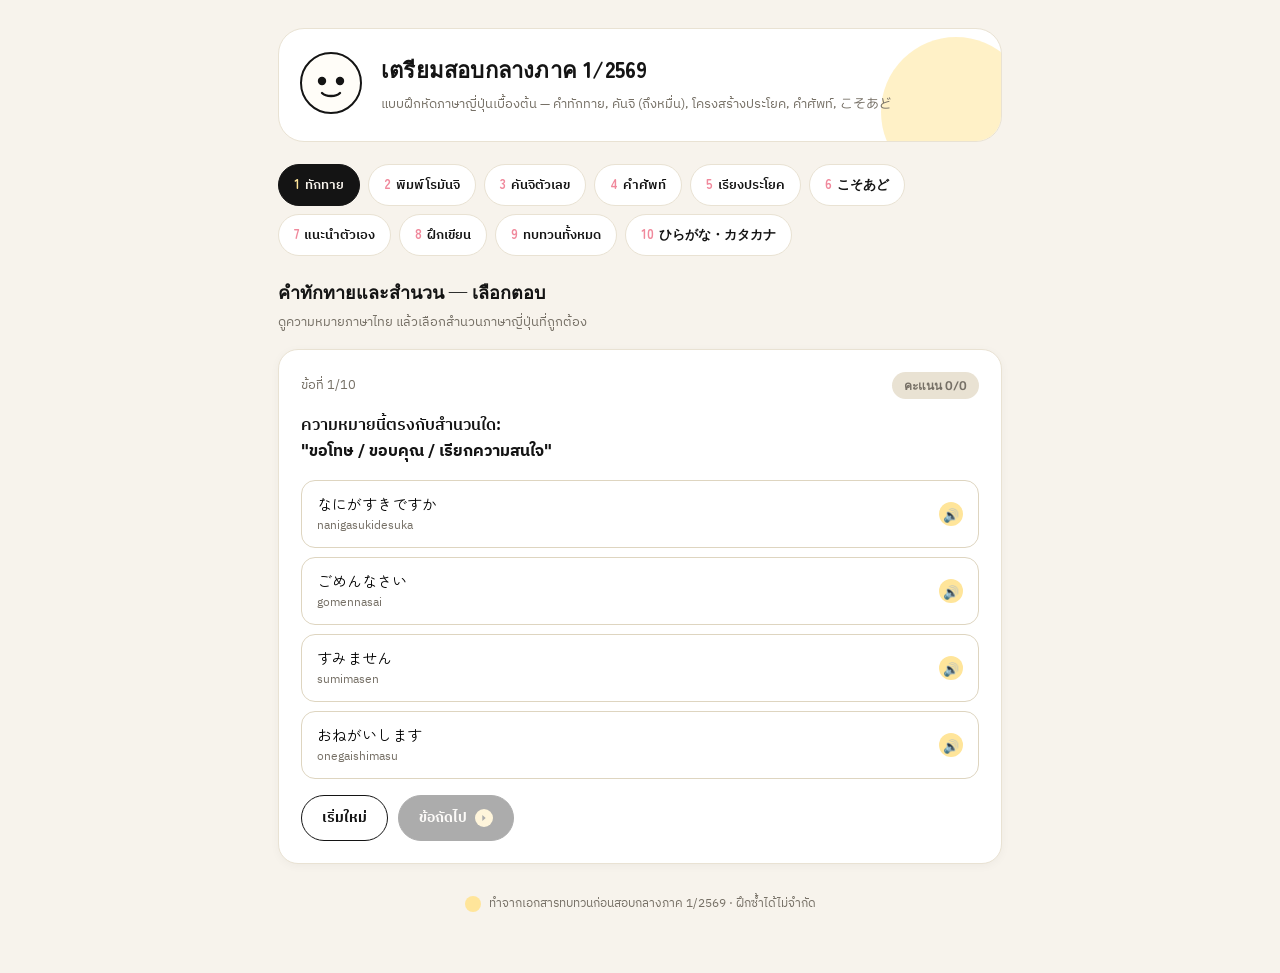
==== commit 30e8c3fa: "jp" ====
--- a/japanese/index.html
+++ b/japanese/index.html
@@ -5,173 +5,207 @@
 <meta name="viewport" content="width=device-width, initial-scale=1.0">
 <title>เตรียมสอบกลางภาค 1/2569 — ภาษาญี่ปุ่นเบื้องต้น</title>
 <link rel="preconnect" href="https://fonts.googleapis.com">
-<link href="https://fonts.googleapis.com/css2?family=Shippori+Mincho:wght@500;700;800&family=IBM+Plex+Sans+Thai:wght@400;500;600;700&family=Noto+Sans+JP:wght@400;500;700&display=swap" rel="stylesheet">
+<link href="https://fonts.googleapis.com/css2?family=Zen+Maru+Gothic:wght@400;500;700;900&family=M+PLUS+Rounded+1c:wght@400;500;700;800&family=IBM+Plex+Sans+Thai:wght@400;500;600;700&display=swap" rel="stylesheet">
 <style>
   :root{
-    --paper:#F1EAD9;
-    --paper-card:#FFFCF5;
-    --ink:#26324A;
-    --ink-soft:#5B6579;
-    --hanko:#B23A2E;
-    --hanko-dark:#8E2C22;
-    --gold:#C99A3E;
-    --moss:#4C7A5E;
-    --rule:#DCD1B4;
-    --line:#c9bd9c;
-    --sky:#2F6FA8;
+    --paper:#F7F3EC;
+    --paper-card:#FFFFFF;
+    --ink:#141414;
+    --ink-soft:#767066;
+    --yellow:#FFE59A;
+    --yellow-strong:#F7C948;
+    --pink:#FFB5C1;
+    --pink-strong:#F0899C;
+    --mint:#B7E1D1;
+    --mint-strong:#4FA97E;
+    --blue:#A9D3FF;
+    --blue-strong:#4C93D6;
+    --rule:#E9E2D3;
+    --line:#DED5C0;
+    --ok-bg:#EAF7EF;
+    --ok-ink:#2F8F5B;
+    --no-bg:#FDECEE;
+    --no-ink:#D65C72;
   }
   *{box-sizing:border-box;}
   body{
     margin:0;
-    background:linear-gradient(180deg,rgba(255,255,255,.35),rgba(255,255,255,0) 220px),var(--paper);
+    background:var(--paper);
     color:var(--ink);
-    font-family:'IBM Plex Sans Thai','Noto Sans JP',sans-serif;
+    font-family:'IBM Plex Sans Thai','M PLUS Rounded 1c',sans-serif;
     -webkit-font-smoothing:antialiased;
   }
-  .jp{font-family:'Noto Sans JP','IBM Plex Sans Thai',sans-serif;}
-  .display{font-family:'Shippori Mincho',serif;}
+  .jp{font-family:'Zen Maru Gothic','IBM Plex Sans Thai',sans-serif;}
+  .display{font-family:'Zen Maru Gothic','M PLUS Rounded 1c',sans-serif;}
   .wrap{max-width:760px;margin:0 auto;padding:28px 18px 60px;}
 
-  header.hero{display:flex;align-items:center;gap:18px;padding:22px 4px 26px;border-bottom:2px solid var(--rule);margin-bottom:22px;}
-  .stamp{flex:0 0 auto;width:64px;height:64px;border-radius:8px;border:3px solid var(--hanko);color:var(--hanko);display:flex;align-items:center;justify-content:center;font-family:'Shippori Mincho',serif;font-weight:800;font-size:15px;line-height:1.05;text-align:center;transform:rotate(-3deg);box-shadow:2px 2px 0 rgba(178,58,46,.15);}
-  .hero-text h1{margin:0 0 4px;font-family:'Shippori Mincho',serif;font-weight:700;font-size:23px;color:var(--ink);letter-spacing:.2px;}
-  .hero-text p{margin:0;color:var(--ink-soft);font-size:13.5px;}
+  /* -------- header -------- */
+  header.hero{position:relative;display:flex;align-items:center;gap:18px;padding:22px 20px 26px;border-radius:26px;margin-bottom:22px;background:var(--paper-card);border:1px solid var(--rule);overflow:hidden;}
+  header.hero::after{content:"";position:absolute;right:-30px;bottom:-46px;width:150px;height:150px;border-radius:50%;background:var(--yellow);opacity:.55;z-index:0;}
+  .mascot{position:relative;z-index:1;flex:0 0 auto;width:64px;height:64px;}
+  .mascot svg{width:100%;height:100%;display:block;}
+  .hero-text{position:relative;z-index:1;}
+  .hero-text h1{margin:0 0 6px;font-family:'Zen Maru Gothic',serif;font-weight:900;font-size:22px;color:var(--ink);letter-spacing:.2px;}
+  .hero-text p{margin:0;color:var(--ink-soft);font-size:13px;line-height:1.6;}
 
   nav.tabs{display:flex;flex-wrap:wrap;gap:8px;margin-bottom:22px;}
-  nav.tabs button{font-family:inherit;font-size:13px;font-weight:600;color:var(--ink-soft);background:var(--paper-card);border:1.5px solid var(--rule);border-radius:3px;padding:8px 11px;cursor:pointer;transition:all .15s ease;}
-  nav.tabs button .num{font-family:'Shippori Mincho',serif;color:var(--hanko);margin-right:5px;}
-  nav.tabs button.active{background:var(--ink);border-color:var(--ink);color:#F1EAD9;}
-  nav.tabs button.active .num{color:var(--gold);}
-  nav.tabs button:hover:not(.active){border-color:var(--hanko);color:var(--ink);}
+  nav.tabs button{font-family:'IBM Plex Sans Thai',sans-serif;font-size:13px;font-weight:600;color:var(--ink);background:var(--paper-card);border:1.5px solid var(--rule);border-radius:999px;padding:9px 15px;cursor:pointer;transition:all .15s ease;}
+  nav.tabs button .num{font-family:'Zen Maru Gothic',serif;color:var(--pink-strong);margin-right:5px;}
+  nav.tabs button.active{background:var(--ink);border-color:var(--ink);color:#F7F3EC;}
+  nav.tabs button.active .num{color:var(--yellow);}
+  nav.tabs button:hover:not(.active){border-color:var(--ink);}
 
   section.panel{display:none;}
   section.panel.active{display:block;animation:fade .25s ease;}
   @keyframes fade{from{opacity:0;transform:translateY(4px);}to{opacity:1;transform:none;}}
 
   .panel-head{margin-bottom:16px;}
-  .panel-head h2{font-family:'Shippori Mincho',serif;font-size:19px;margin:0 0 4px;}
+  .panel-head h2{font-family:'Zen Maru Gothic',serif;font-weight:700;font-size:18px;margin:0 0 4px;}
   .panel-head p{margin:0;color:var(--ink-soft);font-size:13px;}
 
-  .card{background:var(--paper-card);border:1px solid var(--rule);border-radius:4px;padding:22px;position:relative;box-shadow:0 1px 0 rgba(0,0,0,.03);}
-  .card::before{content:"";position:absolute;left:0;top:0;bottom:0;width:4px;background:var(--hanko);border-radius:4px 0 0 4px;}
+  .card{background:var(--paper-card);border:1px solid var(--rule);border-radius:20px;padding:22px;position:relative;box-shadow:0 2px 10px rgba(20,20,20,.04);}
 
   .progress-row{display:flex;justify-content:space-between;align-items:center;font-size:12.5px;color:var(--ink-soft);margin-bottom:14px;}
-  .score-pill{font-family:'Shippori Mincho',serif;color:var(--moss);font-weight:700;}
-  .score-pill.zero{color:var(--ink-soft);}
-
-  .question-th{font-size:16px;font-weight:600;margin-bottom:16px;line-height:1.55;}
+  .score-pill{font-family:'M PLUS Rounded 1c',sans-serif;font-weight:700;background:var(--mint);color:#215C41;padding:4px 12px;border-radius:999px;font-size:12px;}
+  .score-pill.zero{background:var(--rule);color:var(--ink-soft);}
+
+  .question-th{font-size:16px;font-weight:600;margin-bottom:16px;line-height:1.6;}
   .options{display:flex;flex-direction:column;gap:9px;margin-bottom:16px;}
 
-  .speak-ico{display:inline-flex;align-items:center;justify-content:center;width:22px;height:22px;margin-left:8px;font-size:13px;border-radius:50%;background:rgba(38,50,74,.08);cursor:pointer;vertical-align:middle;flex:0 0 auto;}
-  .speak-ico:hover{background:rgba(178,58,46,.15);}
-  button.speak-btn{flex:0 0 auto;font-size:16px;padding:0 14px;border-radius:3px;border:1.5px solid var(--line);background:#fff;cursor:pointer;}
-  button.speak-btn:hover{border-color:var(--hanko);}
-
-  .opt{display:flex;align-items:center;justify-content:space-between;text-align:left;font-family:'Noto Sans JP','IBM Plex Sans Thai',sans-serif;font-size:15px;padding:11px 14px;border:1.5px solid var(--line);background:#fff;border-radius:3px;cursor:pointer;transition:border-color .15s,background .15s;}
+  .speak-ico{display:inline-flex;align-items:center;justify-content:center;width:24px;height:24px;margin-left:8px;font-size:13px;border-radius:50%;background:var(--yellow);cursor:pointer;vertical-align:middle;flex:0 0 auto;}
+  .speak-ico:hover{background:var(--yellow-strong);}
+  button.speak-btn{flex:0 0 auto;font-size:16px;padding:0 14px;border-radius:999px;border:1.5px solid var(--line);background:var(--yellow);cursor:pointer;}
+  button.speak-btn:hover{background:var(--yellow-strong);border-color:var(--yellow-strong);}
+
+  .opt{display:flex;align-items:center;justify-content:space-between;text-align:left;font-family:'Zen Maru Gothic','IBM Plex Sans Thai',sans-serif;font-size:15px;padding:12px 15px;border:1.5px solid var(--line);background:#fff;border-radius:14px;cursor:pointer;transition:border-color .15s,background .15s,transform .1s;}
   .opt .opt-text{flex:1;}
   .opt .romaji{display:block;font-family:'IBM Plex Sans Thai',sans-serif;font-size:12px;font-weight:400;color:var(--ink-soft);margin-top:2px;}
-  .opt:hover{border-color:var(--hanko);}
-  .opt.correct{border-color:var(--moss);background:#EEF5EF;color:var(--moss);font-weight:600;}
-  .opt.wrong{border-color:var(--hanko);background:#FBEEEC;color:var(--hanko-dark);font-weight:600;}
+  .opt:hover{border-color:var(--ink);transform:translateY(-1px);}
+  .opt.correct{border-color:var(--ok-ink);background:var(--ok-bg);color:var(--ok-ink);font-weight:700;}
+  .opt.wrong{border-color:var(--no-ink);background:var(--no-bg);color:var(--no-ink);font-weight:700;}
   .opt[disabled]{cursor:default;}
 
   .type-row{display:flex;gap:8px;margin-bottom:8px;flex-wrap:wrap;}
-  input.answer,textarea.answer{flex:1 1 220px;font-family:'Noto Sans JP','IBM Plex Sans Thai',sans-serif;font-size:16px;padding:12px 14px;border:1.5px solid var(--line);border-radius:3px;background:repeating-linear-gradient(90deg,transparent 0,transparent 27px,rgba(38,50,74,.07) 27px,rgba(38,50,74,.07) 28px);background-color:#fff;}
-  textarea.answer{min-height:56px;resize:vertical;background-image:none;}
-  input.answer:focus,textarea.answer:focus{outline:none;border-color:var(--hanko);}
-
-  .feedback{font-size:14px;font-weight:600;padding:10px 13px;border-radius:3px;margin:10px 0;display:none;}
+  input.answer,textarea.answer{flex:1 1 220px;font-family:'Zen Maru Gothic','IBM Plex Sans Thai',sans-serif;font-size:16px;padding:12px 16px;border:1.5px solid var(--line);border-radius:14px;background:#fff;}
+  textarea.answer{min-height:56px;resize:vertical;}
+  input.answer:focus,textarea.answer:focus{outline:none;border-color:var(--ink);}
+
+  .feedback{font-size:14px;font-weight:700;padding:11px 15px;border-radius:14px;margin:10px 0;display:none;}
   .feedback.show{display:block;}
-  .feedback.ok{background:#EEF5EF;color:var(--moss);}
-  .feedback.no{background:#FBEEEC;color:var(--hanko-dark);}
+  .feedback.ok{background:var(--ok-bg);color:var(--ok-ink);}
+  .feedback.no{background:var(--no-bg);color:var(--no-ink);}
   .feedback .answer-key{display:block;margin-top:4px;font-weight:500;color:var(--ink-soft);}
 
   .btn-row{display:flex;gap:10px;flex-wrap:wrap;margin-top:14px;}
-  button.btn{font-family:'IBM Plex Sans Thai',sans-serif;font-size:13.5px;font-weight:600;padding:10px 18px;border-radius:3px;border:1.5px solid var(--ink);background:var(--ink);color:#F1EAD9;cursor:pointer;}
+  button.btn{display:inline-flex;align-items:center;gap:8px;font-family:'IBM Plex Sans Thai',sans-serif;font-size:13.5px;font-weight:700;padding:11px 20px;border-radius:999px;border:1.5px solid var(--ink);background:var(--ink);color:#F7F3EC;cursor:pointer;transition:opacity .15s,transform .1s;}
   button.btn.secondary{background:transparent;color:var(--ink);}
-  button.btn.hanko{border-color:var(--hanko);background:var(--hanko);}
-  button.btn:hover{opacity:.88;}
-  button.btn:disabled{opacity:.4;cursor:default;}
+  button.btn.hanko{border-color:var(--ink);background:var(--ink);}
+  button.btn:hover{transform:translateY(-1px);opacity:.92;}
+  button.btn:disabled{opacity:.35;cursor:default;transform:none;}
+  button.btn.hanko::after,button.btn#g-next::after{content:"";width:18px;height:18px;border-radius:50%;background:var(--yellow);flex:0 0 auto;background-image:url("data:image/svg+xml,%3Csvg xmlns='http://www.w3.org/2000/svg' viewBox='0 0 24 24'%3E%3Cpath fill='%23141414' d='M8 5l8 7-8 7z'/%3E%3C/svg%3E");background-size:10px;background-repeat:no-repeat;background-position:center;}
 
   .toggle-row{display:flex;align-items:center;gap:8px;font-size:12.5px;color:var(--ink-soft);margin-bottom:14px;}
-  .toggle-row input{accent-color:var(--hanko);}
-
-  .sentence-target{min-height:52px;display:flex;flex-wrap:wrap;gap:8px;padding:12px;border:1.5px dashed var(--line);border-radius:3px;background:#fff;margin-bottom:12px;}
+  .toggle-row input{accent-color:var(--ink);}
+
+  .sentence-target{min-height:52px;display:flex;flex-wrap:wrap;gap:8px;padding:14px;border:1.5px dashed var(--line);border-radius:16px;background:var(--paper);margin-bottom:12px;}
   .sentence-target .placeholder{color:#b9b1a0;font-size:13px;}
   .bank{display:flex;flex-wrap:wrap;gap:8px;margin-bottom:6px;}
-  .chip{font-family:'Noto Sans JP',sans-serif;font-size:15px;padding:8px 13px;background:#fff;border:1.5px solid var(--line);border-radius:20px;cursor:pointer;text-align:center;line-height:1.3;}
+  .chip{font-family:'Zen Maru Gothic',sans-serif;font-size:15px;padding:9px 14px;background:#fff;border:1.5px solid var(--line);border-radius:999px;cursor:pointer;text-align:center;line-height:1.3;}
   .chip .romaji{display:block;font-family:'IBM Plex Sans Thai',sans-serif;font-size:10.5px;font-weight:400;color:var(--ink-soft);}
-  .chip.in-target .romaji{color:#cfd6e6;}
-  .chip:hover{border-color:var(--hanko);}
+  .chip.in-target .romaji{color:#d9d9d9;}
+  .chip:hover{border-color:var(--ink);}
   .chip.placed{opacity:.35;pointer-events:none;}
   .chip.in-target{background:var(--ink);color:#fff;border-color:var(--ink);}
 
   .field-block{margin-bottom:18px;}
-  .field-block label{display:block;font-size:13.5px;font-weight:600;margin-bottom:4px;color:var(--ink);}
-  .field-block .pattern{font-family:'Noto Sans JP',sans-serif;font-size:12.5px;color:var(--hanko-dark);margin-bottom:6px;display:block;}
-  .reveal{margin-top:6px;font-size:13px;color:var(--ink-soft);display:none;border-left:3px solid var(--gold);padding-left:10px;}
+  .field-block label{display:block;font-size:13.5px;font-weight:700;margin-bottom:4px;color:var(--ink);}
+  .field-block .pattern{font-family:'Zen Maru Gothic',sans-serif;font-size:12.5px;color:var(--pink-strong);margin-bottom:6px;display:block;}
+  .reveal{margin-top:6px;font-size:13px;color:var(--ink-soft);display:none;border-left:3px solid var(--yellow-strong);padding-left:10px;}
   .field-block .pattern .romaji,.reveal .romaji{display:block;font-family:'IBM Plex Sans Thai',sans-serif;font-size:12px;font-weight:400;color:var(--ink-soft);margin-top:1px;}
   .reveal.show{display:block;}
-  .link-btn{background:none;border:none;color:var(--hanko-dark);font-size:12.5px;font-weight:600;text-decoration:underline;cursor:pointer;padding:0;}
-
-  .kanji-display{font-family:'Noto Sans JP',serif;font-size:38px;text-align:center;padding:14px 0 18px;color:var(--ink);}
-  .num-display{font-family:'Shippori Mincho',serif;font-size:38px;text-align:center;padding:14px 0 18px;color:var(--ink);}
+  .link-btn{background:none;border:none;color:var(--pink-strong);font-size:12.5px;font-weight:700;text-decoration:underline;cursor:pointer;padding:0;}
+
+  .kanji-display{font-family:'Zen Maru Gothic',serif;font-size:38px;text-align:center;padding:14px 0 18px;color:var(--ink);}
+  .num-display{font-family:'M PLUS Rounded 1c',serif;font-size:38px;text-align:center;padding:14px 0 18px;color:var(--ink);}
 
   /* -------- こそあど tab -------- */
   .kosoad-grid{display:grid;grid-template-columns:repeat(auto-fit,minmax(150px,1fr));gap:14px;margin-bottom:20px;}
-  .kosoad-card{background:var(--paper-card);border:1.5px solid var(--rule);border-radius:6px;padding:14px 10px;text-align:center;cursor:pointer;transition:border-color .15s,transform .1s;}
-  .kosoad-card:hover{border-color:var(--hanko);transform:translateY(-2px);}
-  .kosoad-card.selected{border-color:var(--sky);background:#EEF4FB;}
+  .kosoad-card{background:var(--paper-card);border:1.5px solid var(--rule);border-radius:18px;padding:16px 10px;text-align:center;cursor:pointer;transition:border-color .15s,transform .1s;}
+  .kosoad-card:hover{border-color:var(--ink);transform:translateY(-2px);}
+  .kosoad-card.selected{border-color:var(--blue-strong);background:#EEF6FF;}
   .kosoad-img{width:90px;height:90px;object-fit:contain;margin:0 auto 10px;display:block;}
-  .kosoad-jp{font-family:'Noto Sans JP',sans-serif;font-size:22px;font-weight:700;color:var(--ink);display:block;}
+  .kosoad-jp{font-family:'Zen Maru Gothic',sans-serif;font-size:22px;font-weight:700;color:var(--ink);display:block;}
   .kosoad-ro{font-family:'IBM Plex Sans Thai',sans-serif;font-size:12px;color:var(--ink-soft);display:block;margin-top:2px;}
   .kosoad-th{font-size:13px;color:var(--ink-soft);display:block;margin-top:4px;line-height:1.4;}
-  .kosoad-badge{display:inline-block;font-size:11px;font-weight:600;padding:2px 8px;border-radius:10px;margin-top:6px;}
-  .kosoad-badge.ko{background:#FFF0EE;color:var(--hanko);}
-  .kosoad-badge.so{background:#FFF8EA;color:#8A6200;}
-  .kosoad-badge.a{background:#EEF5EF;color:var(--moss);}
-  .kosoad-badge.do{background:#EEF4FB;color:var(--sky);}
+  .kosoad-badge{display:inline-block;font-size:11px;font-weight:700;padding:3px 10px;border-radius:999px;margin-top:8px;}
+  .kosoad-badge.ko{background:#FFF3D2;color:#9A7411;}
+  .kosoad-badge.so{background:#FFE3E9;color:#C2506A;}
+  .kosoad-badge.a{background:#DFF3E8;color:#2F8F5B;}
+  .kosoad-badge.do{background:#DCEBFF;color:#2F6FA8;}
 
   .kosoad-quiz-wrap{margin-top:20px;}
   .kosoad-table{width:100%;border-collapse:collapse;font-size:14px;margin-bottom:16px;}
-  .kosoad-table th{background:var(--ink);color:#F1EAD9;padding:8px 10px;text-align:center;font-weight:600;}
-  .kosoad-table td{padding:8px 10px;text-align:center;border-bottom:1px solid var(--rule);}
-  .kosoad-table td.jp-cell{font-family:'Noto Sans JP',sans-serif;font-size:18px;}
+  .kosoad-table th{background:var(--ink);color:#F7F3EC;padding:9px 10px;text-align:center;font-weight:700;}
+  .kosoad-table th:first-child{border-radius:12px 0 0 0;}
+  .kosoad-table th:last-child{border-radius:0 12px 0 0;}
+  .kosoad-table td{padding:9px 10px;text-align:center;border-bottom:1px solid var(--rule);}
+  .kosoad-table td.jp-cell{font-family:'Zen Maru Gothic',sans-serif;font-size:18px;}
   .kosoad-table tr:last-child td{border-bottom:none;}
-  .kosoad-table tr:nth-child(even) td{background:rgba(241,234,217,.4);}
+  .kosoad-table tr:nth-child(even) td{background:var(--paper);}
+
+  /* -------- kana tables -------- */
+  .kana-section{margin-bottom:16px;}
+  .kana-section-title{font-family:'Zen Maru Gothic',serif;font-weight:700;font-size:15px;margin:0 0 4px;}
+  .kana-section-note{font-size:12px;color:var(--ink-soft);margin:0 0 12px;}
+  .kana-grid{display:grid;grid-template-columns:repeat(5,1fr);gap:8px;}
+  .kana-cell{background:#fff;border:1.5px solid var(--line);border-radius:12px;padding:9px 2px;text-align:center;cursor:pointer;transition:border-color .15s,transform .1s;}
+  .kana-cell:hover{border-color:var(--ink);transform:translateY(-2px);}
+  .kana-cell.played{border-color:var(--blue-strong);background:#EEF6FF;}
+  .kana-cell .h{font-family:'Zen Maru Gothic',sans-serif;font-size:19px;font-weight:700;color:var(--ink);display:block;line-height:1.2;}
+  .kana-cell .k{font-family:'Zen Maru Gothic',sans-serif;font-size:12.5px;color:var(--blue-strong);display:block;margin-top:1px;}
+  .kana-cell .ro{font-family:'IBM Plex Sans Thai',sans-serif;font-size:10px;color:var(--ink-soft);display:block;margin-top:2px;}
+  .kana-cell.empty{visibility:hidden;pointer-events:none;}
+  .kana-youon-wrap{display:grid;grid-template-columns:repeat(auto-fit,minmax(150px,1fr));gap:10px;}
+  .kana-youon-group{background:#fff;border:1.5px solid var(--line);border-radius:14px;padding:8px;}
+  .kana-youon-label{font-size:11px;color:var(--ink-soft);font-weight:700;text-align:center;margin-bottom:6px;}
+  .kana-youon-row{display:grid;grid-template-columns:repeat(3,1fr);gap:6px;}
+  .kana-toggle{display:flex;gap:8px;margin-bottom:16px;flex-wrap:wrap;}
+  .kana-toggle button{font-family:'IBM Plex Sans Thai',sans-serif;font-size:12.5px;font-weight:700;padding:8px 14px;border-radius:999px;border:1.5px solid var(--rule);background:#fff;cursor:pointer;}
+  .kana-toggle button.active{background:var(--ink);border-color:var(--ink);color:#F7F3EC;}
 
   /* -------- handwriting -------- */
   .write-controls{display:flex;flex-wrap:wrap;gap:10px;align-items:center;margin-bottom:16px;}
-  select.answer{font-family:'IBM Plex Sans Thai',sans-serif;font-size:13.5px;padding:9px 12px;border:1.5px solid var(--line);border-radius:3px;background:#fff;}
-  .write-meaning{font-size:15px;font-weight:600;margin-bottom:4px;}
-  .write-reading{font-family:'Noto Sans JP',sans-serif;color:var(--ink-soft);font-size:13px;margin-bottom:14px;}
+  select.answer{font-family:'IBM Plex Sans Thai',sans-serif;font-size:13.5px;padding:10px 14px;border:1.5px solid var(--line);border-radius:999px;background:#fff;}
+  .write-meaning{font-size:15px;font-weight:700;margin-bottom:4px;}
+  .write-reading{font-family:'Zen Maru Gothic',sans-serif;color:var(--ink-soft);font-size:13px;margin-bottom:14px;}
   .write-boxes{display:flex;flex-wrap:wrap;gap:10px;margin-bottom:14px;}
-  .write-box{width:84px;height:84px;border:1.5px solid var(--line);border-radius:4px;background:#fff;touch-action:none;cursor:crosshair;}
+  .write-box{width:84px;height:84px;border:1.5px solid var(--line);border-radius:14px;background:#fff;touch-action:none;cursor:crosshair;}
   .custom-row{display:flex;gap:8px;flex-wrap:wrap;margin-top:6px;padding-top:14px;border-top:1px dashed var(--rule);}
 
   /* -------- review -------- */
   .review-card{margin-bottom:16px;}
-  .review-h{font-family:'Shippori Mincho',serif;font-size:15.5px;margin:0 0 10px;color:var(--hanko-dark);}
+  .review-h{font-family:'Zen Maru Gothic',serif;font-weight:700;font-size:15.5px;margin:0 0 10px;color:var(--ink);}
   .review-note{font-size:12.5px;color:var(--ink-soft);margin:0 0 12px;line-height:1.7;}
   .review-list{display:flex;flex-direction:column;}
-  .review-row{display:flex;align-items:flex-start;justify-content:space-between;gap:12px;padding:9px 0;border-bottom:1px solid var(--rule);}
+  .review-row{display:flex;align-items:flex-start;justify-content:space-between;gap:12px;padding:10px 0;border-bottom:1px solid var(--rule);}
   .review-row:last-child{border-bottom:none;}
   .review-left{flex:1 1 auto;min-width:0;}
-  .review-jp{font-family:'Noto Sans JP',sans-serif;font-size:15px;font-weight:500;}
+  .review-jp{font-family:'Zen Maru Gothic',sans-serif;font-size:15px;font-weight:500;}
   .review-ro{font-family:'IBM Plex Sans Thai',sans-serif;font-size:11.5px;color:var(--ink-soft);margin-top:2px;}
   .review-th{flex:0 0 42%;font-size:13px;color:var(--ink-soft);text-align:right;}
-  .review-th.strong{color:var(--gold);font-weight:700;font-size:15px;}
+  .review-th.strong{color:var(--pink-strong);font-weight:700;font-size:15px;}
   .review-pattern-block{padding:10px 0;border-bottom:1px solid var(--rule);}
   .review-pattern-block:last-child{border-bottom:none;}
   .review-pattern-block .label{font-size:12.5px;font-weight:700;color:var(--ink);margin-bottom:4px;}
-  .review-pattern-block .line{font-family:'Noto Sans JP',sans-serif;font-size:14px;margin-bottom:2px;}
-  .review-pattern-block .line.ex{color:var(--moss);}
-
-  footer{text-align:center;color:var(--ink-soft);font-size:12px;margin-top:30px;}
+  .review-pattern-block .line{font-family:'Zen Maru Gothic',sans-serif;font-size:14px;margin-bottom:2px;}
+  .review-pattern-block .line.ex{color:var(--mint-strong);}
+
+  footer{text-align:center;color:var(--ink-soft);font-size:12px;margin-top:30px;display:flex;align-items:center;justify-content:center;gap:8px;}
+  footer .foot-dot{width:16px;height:16px;border-radius:50%;background:var(--yellow);display:inline-block;}
 
   @media(max-width:480px){
-    .hero-text h1{font-size:19px;}
-    nav.tabs button{font-size:12px;padding:7px 9px;}
+    .hero-text h1{font-size:18px;}
+    nav.tabs button{font-size:12px;padding:8px 12px;}
     .kosoad-grid{grid-template-columns:repeat(auto-fit,minmax(130px,1fr));}
   }
 </style>
@@ -180,7 +214,14 @@
 <div class="wrap">
 
 <header class="hero">
-  <div class="stamp display">合格<br>祈願</div>
+  <div class="mascot">
+    <svg viewBox="0 0 64 64" xmlns="http://www.w3.org/2000/svg">
+      <circle cx="32" cy="32" r="30" fill="#FFFDF8" stroke="#141414" stroke-width="2"/>
+      <circle cx="23" cy="30" r="4.2" fill="#141414"/>
+      <circle cx="41" cy="30" r="4.2" fill="#141414"/>
+      <path d="M23 42c4 4 14 4 18 0" stroke="#141414" stroke-width="2.4" fill="none" stroke-linecap="round"/>
+    </svg>
+  </div>
   <div class="hero-text">
     <h1>เตรียมสอบกลางภาค 1/2569</h1>
     <p>แบบฝึกหัดภาษาญี่ปุ่นเบื้องต้น — คำทักทาย, คันจิ (ถึงหมื่น), โครงสร้างประโยค, คำศัพท์, こそあど</p>
@@ -230,8 +271,8 @@
     <div style="text-align:center;margin-top:-10px;margin-bottom:6px;"><button type="button" class="speak-btn" id="k-speak">🔊 ฟังเสียง</button></div>
     <div class="type-row"><input type="text" class="answer" id="k-input" placeholder="พิมพ์คำตอบที่นี่..." autocomplete="off" style="text-align:center;"></div>
     <div class="feedback" id="k-feedback"></div>
-    <div style="margin-top:14px;padding:12px;background:rgba(201,154,62,.08);border-radius:4px;font-size:12.5px;color:var(--ink-soft);line-height:1.8;">
-      <b style="color:var(--gold);">สรุปหลักการ:</b><br>
+    <div style="margin-top:14px;padding:14px 16px;background:#FFF3D2;border-radius:14px;font-size:12.5px;color:#6b5410;line-height:1.8;">
+      <b style="color:#9A7411;">สรุปหลักการ:</b><br>
       ร้อย = 百 (ひゃく) &nbsp;|&nbsp; สองร้อย = 二百, สามร้อย = 三百, ...<br>
       พัน = 千 (せん) &nbsp;|&nbsp; สองพัน = 二千, สามพัน = 三千, ...<br>
       หมื่น = 万 (まん) &nbsp;|&nbsp; หมื่นหนึ่ง = 一万, สองหมื่น = 二万, ...<br>
@@ -338,7 +379,30 @@
   <div class="card review-card"><h3 class="review-h">Part 5 — แนะนำตัวเอง</h3><div id="review-part5"></div></div>
 </section>
 
-<footer>ทำจากเอกสารทบทวนก่อนสอบกลางภาค 1/2569 · ฝึกซ้ำได้ไม่จำกัด</footer>
+<!-- TAB 10: KANA TABLES -->
+<section class="panel" id="panel-10">
+  <div class="panel-head"><h2>ตารางฮิรางานะ &amp; คาตาคานะ</h2><p>แต่ละช่องแสดง ひらがな / カタカナ / โรมันจิ — แตะช่องเพื่อฟังเสียง</p></div>
+
+  <div class="card kana-section">
+    <div class="kana-section-title">โกะจูอง (五十音) — เสียงพื้นฐาน</div>
+    <p class="kana-section-note">あ / い / う / え / お ตามลำดับคอลัมน์ในแต่ละแถว</p>
+    <div class="kana-grid" id="kana-seion"></div>
+  </div>
+
+  <div class="card kana-section">
+    <div class="kana-section-title">เสียงก้อง (濁音) &amp; เสียงกึ่งก้อง (半濁音)</div>
+    <p class="kana-section-note">が ざ だ ば = เติมจุด (゛) · ぱ = เติมวงกลม (゜)</p>
+    <div class="kana-grid" id="kana-dakuten"></div>
+  </div>
+
+  <div class="card kana-section">
+    <div class="kana-section-title">เสียงควบ (拗音)</div>
+    <p class="kana-section-note">พยัญชนะ + ゃ/ゅ/ょ ตัวเล็ก อ่านรวบเป็นพยางค์เดียว</p>
+    <div class="kana-youon-wrap" id="kana-youon"></div>
+  </div>
+</section>
+
+<footer><span class="foot-dot"></span>ทำจากเอกสารทบทวนก่อนสอบกลางภาค 1/2569 · ฝึกซ้ำได้ไม่จำกัด</footer>
 </div>
 
 <script>
@@ -397,38 +461,34 @@
 
 /* こそあど data */
 const KOSOAD=[
-  {jp:"これ",ro:"kore",th:"อันนี้ (ใกล้ผู้พูด)",group:"ko",type:"สิ่ง",
-   img:"https://www.irasutoya.com/favicon.ico", // placeholder
-   irasutoya:"https://1.bp.blogspot.com/-ZrwlMaFa2Do/VW6TJC4OuWI/AAAAAAAAuGI/8GtH0pG7LiY/s400/finger_sashishimesu_man.png"},
-  {jp:"それ",ro:"sore",th:"อันนั้น (ใกล้ผู้ฟัง)",group:"so",type:"สิ่ง",
-   irasutoya:"https://4.bp.blogspot.com/-aKLIlYZ7VoU/VW6TJC4OuWI/AAAAAAAAuGI/8GtH0pG7LiY/s400/finger_sashishimesu_man.png"},
-  {jp:"あれ",ro:"are",th:"อันโน่น (ไกลทั้งคู่)",group:"a",type:"สิ่ง",
-   irasutoya:""},
-  {jp:"どれ",ro:"dore",th:"อันไหน (คำถาม)",group:"do",type:"สิ่ง",irasutoya:""},
-  {jp:"ここ",ro:"koko",th:"ที่นี่ (ใกล้ผู้พูด)",group:"ko",type:"สถานที่",irasutoya:""},
-  {jp:"そこ",ro:"soko",th:"ที่นั่น (ใกล้ผู้ฟัง)",group:"so",type:"สถานที่",irasutoya:""},
-  {jp:"あそこ",ro:"asoko",th:"ที่โน่น (ไกลทั้งคู่)",group:"a",type:"สถานที่",irasutoya:""},
-  {jp:"どこ",ro:"doko",th:"ที่ไหน (คำถาม)",group:"do",type:"สถานที่",irasutoya:""},
-  {jp:"こちら",ro:"kochira",th:"ทางนี้ (สุภาพ = ここ)",group:"ko",type:"สุภาพ",irasutoya:""},
-  {jp:"そちら",ro:"sochira",th:"ทางนั้น (สุภาพ = そこ)",group:"so",type:"สุภาพ",irasutoya:""},
-  {jp:"あちら",ro:"achira",th:"ทางโน้น (สุภาพ = あそこ)",group:"a",type:"สุภาพ",irasutoya:""},
-  {jp:"どちら",ro:"dochira",th:"ทางไหน (สุภาพ = どこ)",group:"do",type:"สุภาพ",irasutoya:""},
+  {jp:"これ",ro:"kore",th:"อันนี้ (ใกล้ผู้พูด)",group:"ko",type:"สิ่ง"},
+  {jp:"それ",ro:"sore",th:"อันนั้น (ใกล้ผู้ฟัง)",group:"so",type:"สิ่ง"},
+  {jp:"あれ",ro:"are",th:"อันโน่น (ไกลทั้งคู่)",group:"a",type:"สิ่ง"},
+  {jp:"どれ",ro:"dore",th:"อันไหน (คำถาม)",group:"do",type:"สิ่ง"},
+  {jp:"ここ",ro:"koko",th:"ที่นี่ (ใกล้ผู้พูด)",group:"ko",type:"สถานที่"},
+  {jp:"そこ",ro:"soko",th:"ที่นั่น (ใกล้ผู้ฟัง)",group:"so",type:"สถานที่"},
+  {jp:"あそこ",ro:"asoko",th:"ที่โน่น (ไกลทั้งคู่)",group:"a",type:"สถานที่"},
+  {jp:"どこ",ro:"doko",th:"ที่ไหน (คำถาม)",group:"do",type:"สถานที่"},
+  {jp:"こちら",ro:"kochira",th:"ทางนี้ (สุภาพ = ここ)",group:"ko",type:"สุภาพ"},
+  {jp:"そちら",ro:"sochira",th:"ทางนั้น (สุภาพ = そこ)",group:"so",type:"สุภาพ"},
+  {jp:"あちら",ro:"achira",th:"ทางโน้น (สุภาพ = あそこ)",group:"a",type:"สุภาพ"},
+  {jp:"どちら",ro:"dochira",th:"ทางไหน (สุภาพ = どこ)",group:"do",type:"สุภาพ"},
 ];
 
-/* irasutoya icons for place concepts */
+/* pastel icon set matching the ko/so/a/do palette: yellow / pink / mint / blue */
 const KOSOAD_SVG = {
-  ここ:`<svg viewBox="0 0 80 80" xmlns="http://www.w3.org/2000/svg"><circle cx="40" cy="32" r="18" fill="#FFD580" stroke="#C99A3E" stroke-width="2"/><text x="40" y="38" text-anchor="middle" font-size="18" font-family="Noto Sans JP" fill="#26324A">ここ</text><polygon points="40,55 33,68 47,68" fill="#B23A2E"/><circle cx="40" cy="72" r="5" fill="#B23A2E" opacity=".3"/></svg>`,
-  そこ:`<svg viewBox="0 0 80 80" xmlns="http://www.w3.org/2000/svg"><circle cx="60" cy="32" r="14" fill="#FFF0C0" stroke="#C99A3E" stroke-width="2"/><text x="60" y="37" text-anchor="middle" font-size="14" font-family="Noto Sans JP" fill="#26324A">そこ</text><polygon points="60,50 55,60 65,60" fill="#C99A3E"/><circle cx="40" cy="65" r="8" fill="#4C7A5E" opacity=".25"/><text x="18" y="70" font-size="10" font-family="IBM Plex Sans Thai" fill="#5B6579">ผู้พูด</text><circle cx="18" cy="62" r="6" fill="#4C7A5E" opacity=".4"/></svg>`,
-  あそこ:`<svg viewBox="0 0 80 80" xmlns="http://www.w3.org/2000/svg"><circle cx="68" cy="18" r="10" fill="#E8F5EF" stroke="#4C7A5E" stroke-width="2"/><text x="68" y="23" text-anchor="middle" font-size="10" font-family="Noto Sans JP" fill="#26324A">あ</text><text x="12" y="70" font-size="9" font-family="IBM Plex Sans Thai" fill="#5B6579">ผู้พูด</text><circle cx="12" cy="62" r="5" fill="#B23A2E" opacity=".4"/><text x="35" y="70" font-size="9" font-family="IBM Plex Sans Thai" fill="#5B6579">ผู้ฟัง</text><circle cx="40" cy="62" r="5" fill="#2F6FA8" opacity=".4"/><line x1="45" y1="62" x2="63" y2="22" stroke="#4C7A5E" stroke-width="1.5" stroke-dasharray="3,2"/></svg>`,
-  どこ:`<svg viewBox="0 0 80 80" xmlns="http://www.w3.org/2000/svg"><text x="40" y="28" text-anchor="middle" font-size="28" font-family="Noto Sans JP" fill="#2F6FA8">？</text><circle cx="40" cy="50" r="16" fill="none" stroke="#2F6FA8" stroke-width="2" stroke-dasharray="4,3"/><text x="40" y="55" text-anchor="middle" font-size="13" font-family="Noto Sans JP" fill="#2F6FA8">どこ</text></svg>`,
-  これ:`<svg viewBox="0 0 80 80" xmlns="http://www.w3.org/2000/svg"><rect x="22" y="20" width="36" height="28" rx="4" fill="#FFD580" stroke="#C99A3E" stroke-width="2"/><text x="40" y="40" text-anchor="middle" font-size="14" font-family="Noto Sans JP" fill="#26324A">これ</text><line x1="30" y1="48" x2="26" y2="60" stroke="#26324A" stroke-width="2"/><line x1="50" y1="48" x2="54" y2="60" stroke="#26324A" stroke-width="2"/><circle cx="10" cy="62" r="5" fill="#B23A2E" opacity=".5"/><line x1="14" y1="60" x2="22" y2="34" stroke="#B23A2E" stroke-width="1.5" stroke-dasharray="2,2"/></svg>`,
-  それ:`<svg viewBox="0 0 80 80" xmlns="http://www.w3.org/2000/svg"><rect x="34" y="16" width="34" height="26" rx="4" fill="#FFF0C0" stroke="#C99A3E" stroke-width="2"/><text x="51" y="34" text-anchor="middle" font-size="13" font-family="Noto Sans JP" fill="#26324A">それ</text><circle cx="10" cy="58" r="5" fill="#B23A2E" opacity=".5"/><circle cx="40" cy="62" r="5" fill="#2F6FA8" opacity=".5"/><line x1="44" y1="61" x2="48" y2="40" stroke="#2F6FA8" stroke-width="1.5" stroke-dasharray="2,2"/></svg>`,
-  あれ:`<svg viewBox="0 0 80 80" xmlns="http://www.w3.org/2000/svg"><rect x="50" y="10" width="26" height="20" rx="3" fill="#E8F5EF" stroke="#4C7A5E" stroke-width="2"/><text x="63" y="25" text-anchor="middle" font-size="11" font-family="Noto Sans JP" fill="#26324A">あれ</text><circle cx="8" cy="62" r="4" fill="#B23A2E" opacity=".5"/><circle cx="36" cy="65" r="4" fill="#2F6FA8" opacity=".5"/><line x1="38" y1="63" x2="50" y2="28" stroke="#4C7A5E" stroke-width="1.5" stroke-dasharray="2,2"/></svg>`,
-  どれ:`<svg viewBox="0 0 80 80" xmlns="http://www.w3.org/2000/svg"><rect x="8" y="20" width="20" height="16" rx="3" fill="#EEF4FB" stroke="#2F6FA8" stroke-width="1.5"/><rect x="30" y="20" width="20" height="16" rx="3" fill="#EEF4FB" stroke="#2F6FA8" stroke-width="1.5"/><rect x="52" y="20" width="20" height="16" rx="3" fill="#EEF4FB" stroke="#2F6FA8" stroke-width="1.5"/><text x="40" y="55" text-anchor="middle" font-size="18" font-family="Noto Sans JP" fill="#2F6FA8">？</text></svg>`,
-  こちら:`<svg viewBox="0 0 80 80" xmlns="http://www.w3.org/2000/svg"><circle cx="40" cy="32" r="18" fill="#FFF8EA" stroke="#C99A3E" stroke-width="2"/><text x="40" y="29" text-anchor="middle" font-size="11" font-family="Noto Sans JP" fill="#26324A">こちら</text><text x="40" y="42" text-anchor="middle" font-size="9" font-family="IBM Plex Sans Thai" fill="#5B6579">(สุภาพ)</text><polygon points="40,55 33,68 47,68" fill="#C99A3E"/></svg>`,
-  そちら:`<svg viewBox="0 0 80 80" xmlns="http://www.w3.org/2000/svg"><circle cx="52" cy="32" r="16" fill="#FFF0C0" stroke="#C99A3E" stroke-width="2"/><text x="52" y="29" text-anchor="middle" font-size="11" font-family="Noto Sans JP" fill="#26324A">そちら</text><text x="52" y="41" text-anchor="middle" font-size="9" font-family="IBM Plex Sans Thai" fill="#5B6579">(สุภาพ)</text><circle cx="16" cy="62" r="6" fill="#4C7A5E" opacity=".3"/></svg>`,
-  あちら:`<svg viewBox="0 0 80 80" xmlns="http://www.w3.org/2000/svg"><circle cx="62" cy="22" r="14" fill="#E8F5EF" stroke="#4C7A5E" stroke-width="2"/><text x="62" y="19" text-anchor="middle" font-size="11" font-family="Noto Sans JP" fill="#26324A">あちら</text><text x="62" y="30" text-anchor="middle" font-size="8" font-family="IBM Plex Sans Thai" fill="#5B6579">(สุภาพ)</text><line x1="50" y1="30" x2="30" y2="60" stroke="#4C7A5E" stroke-width="1.5" stroke-dasharray="3,2"/></svg>`,
-  どちら:`<svg viewBox="0 0 80 80" xmlns="http://www.w3.org/2000/svg"><circle cx="40" cy="35" r="20" fill="#EEF4FB" stroke="#2F6FA8" stroke-width="2" stroke-dasharray="4,3"/><text x="40" y="32" text-anchor="middle" font-size="14" font-family="Noto Sans JP" fill="#2F6FA8">どちら</text><text x="40" y="46" text-anchor="middle" font-size="9" font-family="IBM Plex Sans Thai" fill="#2F6FA8">(สุภาพ)</text></svg>`,
+  ここ:`<svg viewBox="0 0 80 80" xmlns="http://www.w3.org/2000/svg"><circle cx="40" cy="32" r="18" fill="#FFE59A" stroke="#9A7411" stroke-width="2"/><text x="40" y="38" text-anchor="middle" font-size="18" font-family="Zen Maru Gothic" fill="#141414">ここ</text><polygon points="40,55 33,68 47,68" fill="#F7C948"/><circle cx="40" cy="72" r="5" fill="#F7C948" opacity=".4"/></svg>`,
+  そこ:`<svg viewBox="0 0 80 80" xmlns="http://www.w3.org/2000/svg"><circle cx="60" cy="32" r="14" fill="#FFD9E1" stroke="#C2506A" stroke-width="2"/><text x="60" y="37" text-anchor="middle" font-size="14" font-family="Zen Maru Gothic" fill="#141414">そこ</text><polygon points="60,50 55,60 65,60" fill="#F0899C"/><circle cx="40" cy="65" r="8" fill="#B7E1D1" opacity=".5"/><text x="18" y="70" font-size="10" font-family="IBM Plex Sans Thai" fill="#767066">ผู้พูด</text><circle cx="18" cy="62" r="6" fill="#4FA97E" opacity=".5"/></svg>`,
+  あそこ:`<svg viewBox="0 0 80 80" xmlns="http://www.w3.org/2000/svg"><circle cx="68" cy="18" r="10" fill="#DFF3E8" stroke="#4FA97E" stroke-width="2"/><text x="68" y="23" text-anchor="middle" font-size="10" font-family="Zen Maru Gothic" fill="#141414">あ</text><text x="12" y="70" font-size="9" font-family="IBM Plex Sans Thai" fill="#767066">ผู้พูด</text><circle cx="12" cy="62" r="5" fill="#F0899C" opacity=".6"/><text x="35" y="70" font-size="9" font-family="IBM Plex Sans Thai" fill="#767066">ผู้ฟัง</text><circle cx="40" cy="62" r="5" fill="#A9D3FF" opacity=".8"/><line x1="45" y1="62" x2="63" y2="22" stroke="#4FA97E" stroke-width="1.5" stroke-dasharray="3,2"/></svg>`,
+  どこ:`<svg viewBox="0 0 80 80" xmlns="http://www.w3.org/2000/svg"><text x="40" y="28" text-anchor="middle" font-size="28" font-family="Zen Maru Gothic" fill="#2F6FA8">？</text><circle cx="40" cy="50" r="16" fill="none" stroke="#2F6FA8" stroke-width="2" stroke-dasharray="4,3"/><text x="40" y="55" text-anchor="middle" font-size="13" font-family="Zen Maru Gothic" fill="#2F6FA8">どこ</text></svg>`,
+  これ:`<svg viewBox="0 0 80 80" xmlns="http://www.w3.org/2000/svg"><rect x="22" y="20" width="36" height="28" rx="8" fill="#FFE59A" stroke="#9A7411" stroke-width="2"/><text x="40" y="40" text-anchor="middle" font-size="14" font-family="Zen Maru Gothic" fill="#141414">これ</text><line x1="30" y1="48" x2="26" y2="60" stroke="#141414" stroke-width="2"/><line x1="50" y1="48" x2="54" y2="60" stroke="#141414" stroke-width="2"/><circle cx="10" cy="62" r="5" fill="#F0899C" opacity=".7"/><line x1="14" y1="60" x2="22" y2="34" stroke="#F0899C" stroke-width="1.5" stroke-dasharray="2,2"/></svg>`,
+  それ:`<svg viewBox="0 0 80 80" xmlns="http://www.w3.org/2000/svg"><rect x="34" y="16" width="34" height="26" rx="8" fill="#FFD9E1" stroke="#C2506A" stroke-width="2"/><text x="51" y="34" text-anchor="middle" font-size="13" font-family="Zen Maru Gothic" fill="#141414">それ</text><circle cx="10" cy="58" r="5" fill="#F0899C" opacity=".7"/><circle cx="40" cy="62" r="5" fill="#A9D3FF" opacity=".8"/><line x1="44" y1="61" x2="48" y2="40" stroke="#A9D3FF" stroke-width="1.5" stroke-dasharray="2,2"/></svg>`,
+  あれ:`<svg viewBox="0 0 80 80" xmlns="http://www.w3.org/2000/svg"><rect x="50" y="10" width="26" height="20" rx="6" fill="#DFF3E8" stroke="#4FA97E" stroke-width="2"/><text x="63" y="25" text-anchor="middle" font-size="11" font-family="Zen Maru Gothic" fill="#141414">あれ</text><circle cx="8" cy="62" r="4" fill="#F0899C" opacity=".7"/><circle cx="36" cy="65" r="4" fill="#A9D3FF" opacity=".8"/><line x1="38" y1="63" x2="50" y2="28" stroke="#4FA97E" stroke-width="1.5" stroke-dasharray="2,2"/></svg>`,
+  どれ:`<svg viewBox="0 0 80 80" xmlns="http://www.w3.org/2000/svg"><rect x="8" y="20" width="20" height="16" rx="5" fill="#DCEBFF" stroke="#2F6FA8" stroke-width="1.5"/><rect x="30" y="20" width="20" height="16" rx="5" fill="#DCEBFF" stroke="#2F6FA8" stroke-width="1.5"/><rect x="52" y="20" width="20" height="16" rx="5" fill="#DCEBFF" stroke="#2F6FA8" stroke-width="1.5"/><text x="40" y="55" text-anchor="middle" font-size="18" font-family="Zen Maru Gothic" fill="#2F6FA8">？</text></svg>`,
+  こちら:`<svg viewBox="0 0 80 80" xmlns="http://www.w3.org/2000/svg"><circle cx="40" cy="32" r="18" fill="#FFF3D2" stroke="#9A7411" stroke-width="2"/><text x="40" y="29" text-anchor="middle" font-size="11" font-family="Zen Maru Gothic" fill="#141414">こちら</text><text x="40" y="42" text-anchor="middle" font-size="9" font-family="IBM Plex Sans Thai" fill="#767066">(สุภาพ)</text><polygon points="40,55 33,68 47,68" fill="#F7C948"/></svg>`,
+  そちら:`<svg viewBox="0 0 80 80" xmlns="http://www.w3.org/2000/svg"><circle cx="52" cy="32" r="16" fill="#FFE3E9" stroke="#C2506A" stroke-width="2"/><text x="52" y="29" text-anchor="middle" font-size="11" font-family="Zen Maru Gothic" fill="#141414">そちら</text><text x="52" y="41" text-anchor="middle" font-size="9" font-family="IBM Plex Sans Thai" fill="#767066">(สุภาพ)</text><circle cx="16" cy="62" r="6" fill="#B7E1D1" opacity=".6"/></svg>`,
+  あちら:`<svg viewBox="0 0 80 80" xmlns="http://www.w3.org/2000/svg"><circle cx="62" cy="22" r="14" fill="#DFF3E8" stroke="#4FA97E" stroke-width="2"/><text x="62" y="19" text-anchor="middle" font-size="11" font-family="Zen Maru Gothic" fill="#141414">あちら</text><text x="62" y="30" text-anchor="middle" font-size="8" font-family="IBM Plex Sans Thai" fill="#767066">(สุภาพ)</text><line x1="50" y1="30" x2="30" y2="60" stroke="#4FA97E" stroke-width="1.5" stroke-dasharray="3,2"/></svg>`,
+  どちら:`<svg viewBox="0 0 80 80" xmlns="http://www.w3.org/2000/svg"><circle cx="40" cy="35" r="20" fill="#DCEBFF" stroke="#2F6FA8" stroke-width="2" stroke-dasharray="4,3"/><text x="40" y="32" text-anchor="middle" font-size="14" font-family="Zen Maru Gothic" fill="#2F6FA8">どちら</text><text x="40" y="46" text-anchor="middle" font-size="9" font-family="IBM Plex Sans Thai" fill="#2F6FA8">(สุภาพ)</text></svg>`,
 };
 
 const KOSOAD_QUIZ=[
@@ -520,7 +580,7 @@
 ============================================================ */
 function shuffle(arr){const a=[...arr];for(let i=a.length-1;i>0;i--){const j=Math.floor(Math.random()*(i+1));[a[i],a[j]]=[a[j],a[i]];}return a;}
 function pick(arr,n){return shuffle(arr).slice(0,n);}
-function norm(s){return s.toLowerCase().replace(/[\s。、,.'\-_！!？?＿_]/g,'');}
+function norm(s){return s.toLowerCase().replace(/[\s。、,.'\-_！!？＿_]/g,'');}
 
 let jaVoice=null,speechOK=('speechSynthesis' in window);
 function loadJaVoice(){if(!speechOK)return;const voices=speechSynthesis.getVoices();jaVoice=voices.find(v=>v.lang==='ja-JP')||voices.find(v=>v.lang&&v.lang.startsWith('ja'))||null;}
@@ -534,7 +594,7 @@
 const TABS=[
   {id:1,label:"ทักทาย"},{id:2,label:"พิมพ์โรมันจิ"},{id:3,label:"คันจิตัวเลข"},
   {id:4,label:"คำศัพท์"},{id:5,label:"เรียงประโยค"},{id:6,label:"こそあど"},
-  {id:7,label:"แนะนำตัวเอง"},{id:8,label:"ฝึกเขียน"},{id:9,label:"ทบทวนทั้งหมด"},
+  {id:7,label:"แนะนำตัวเอง"},{id:8,label:"ฝึกเขียน"},{id:9,label:"ทบทวนทั้งหมด"},{id:10,label:"ひらがな・カタカナ"},
 ];
 const tabNav=document.getElementById('tabNav');
 TABS.forEach(t=>{
@@ -833,10 +893,10 @@
 function wDrawGuideAndGrid(ctx,ch){
   const w=ctx.canvas.width,h=ctx.canvas.height;
   ctx.clearRect(0,0,w,h);
-  ctx.strokeStyle='rgba(38,50,74,.15)';ctx.lineWidth=1;ctx.setLineDash([3,3]);
+  ctx.strokeStyle='rgba(20,20,20,.12)';ctx.lineWidth=1;ctx.setLineDash([3,3]);
   ctx.beginPath();ctx.moveTo(w/2,0);ctx.lineTo(w/2,h);ctx.moveTo(0,h/2);ctx.lineTo(w,h/2);ctx.stroke();ctx.setLineDash([]);
   if(document.getElementById('w-guide').checked&&ch&&ch.trim()){
-    ctx.fillStyle='rgba(38,50,74,.22)';ctx.font="54px 'Noto Sans JP',sans-serif";
+    ctx.fillStyle='rgba(20,20,20,.20)';ctx.font="54px 'Zen Maru Gothic',sans-serif";
     ctx.textAlign='center';ctx.textBaseline='middle';ctx.fillText(ch,w/2,h/2+2);
   }
 }
@@ -845,7 +905,7 @@
   let drawing=false,last=null;
   function pos(e){const r=canvas.getBoundingClientRect();return{x:(e.clientX-r.left)*(canvas.width/r.width),y:(e.clientY-r.top)*(canvas.height/r.height)};}
   function start(e){drawing=true;last=pos(e);canvas.setPointerCapture(e.pointerId);}
-  function move(e){if(!drawing)return;const p=pos(e);ctx.strokeStyle='#26324A';ctx.lineWidth=5;ctx.lineCap='round';ctx.lineJoin='round';ctx.beginPath();ctx.moveTo(last.x,last.y);ctx.lineTo(p.x,p.y);ctx.stroke();last=p;}
+  function move(e){if(!drawing)return;const p=pos(e);ctx.strokeStyle='#141414';ctx.lineWidth=5;ctx.lineCap='round';ctx.lineJoin='round';ctx.beginPath();ctx.moveTo(last.x,last.y);ctx.lineTo(p.x,p.y);ctx.stroke();last=p;}
   function end(){drawing=false;last=null;}
   canvas.addEventListener('pointerdown',start);canvas.addEventListener('pointermove',move);
   canvas.addEventListener('pointerup',end);canvas.addEventListener('pointerleave',end);
@@ -900,6 +960,66 @@
 }
 buildReview();
 
+/* ============================================================
+   TAB 10: KANA TABLES (ひらがな・カタカナ)
+============================================================ */
+const KANA_SEION=[
+  [{ro:'a',h:'あ',k:'ア'},{ro:'i',h:'い',k:'イ'},{ro:'u',h:'う',k:'ウ'},{ro:'e',h:'え',k:'エ'},{ro:'o',h:'お',k:'オ'}],
+  [{ro:'ka',h:'か',k:'カ'},{ro:'ki',h:'き',k:'キ'},{ro:'ku',h:'く',k:'ク'},{ro:'ke',h:'け',k:'ケ'},{ro:'ko',h:'こ',k:'コ'}],
+  [{ro:'sa',h:'さ',k:'サ'},{ro:'shi',h:'し',k:'シ'},{ro:'su',h:'す',k:'ス'},{ro:'se',h:'せ',k:'セ'},{ro:'so',h:'そ',k:'ソ'}],
+  [{ro:'ta',h:'た',k:'タ'},{ro:'chi',h:'ち',k:'チ'},{ro:'tsu',h:'つ',k:'ツ'},{ro:'te',h:'て',k:'テ'},{ro:'to',h:'と',k:'ト'}],
+  [{ro:'na',h:'な',k:'ナ'},{ro:'ni',h:'に',k:'ニ'},{ro:'nu',h:'ぬ',k:'ヌ'},{ro:'ne',h:'ね',k:'ネ'},{ro:'no',h:'の',k:'ノ'}],
+  [{ro:'ha',h:'は',k:'ハ'},{ro:'hi',h:'ひ',k:'ヒ'},{ro:'fu',h:'ふ',k:'フ'},{ro:'he',h:'へ',k:'ヘ'},{ro:'ho',h:'ほ',k:'ホ'}],
+  [{ro:'ma',h:'ま',k:'マ'},{ro:'mi',h:'み',k:'ミ'},{ro:'mu',h:'む',k:'ム'},{ro:'me',h:'め',k:'メ'},{ro:'mo',h:'も',k:'モ'}],
+  [{ro:'ya',h:'や',k:'ヤ'},null,{ro:'yu',h:'ゆ',k:'ユ'},null,{ro:'yo',h:'よ',k:'ヨ'}],
+  [{ro:'ra',h:'ら',k:'ラ'},{ro:'ri',h:'り',k:'リ'},{ro:'ru',h:'る',k:'ル'},{ro:'re',h:'れ',k:'レ'},{ro:'ro',h:'ろ',k:'ロ'}],
+  [{ro:'wa',h:'わ',k:'ワ'},null,null,null,{ro:'wo',h:'を',k:'ヲ'}],
+  [{ro:'n',h:'ん',k:'ン'},null,null,null,null],
+];
+const KANA_DAKUTEN=[
+  [{ro:'ga',h:'が',k:'ガ'},{ro:'gi',h:'ぎ',k:'ギ'},{ro:'gu',h:'ぐ',k:'グ'},{ro:'ge',h:'げ',k:'ゲ'},{ro:'go',h:'ご',k:'ゴ'}],
+  [{ro:'za',h:'ざ',k:'ザ'},{ro:'ji',h:'じ',k:'ジ'},{ro:'zu',h:'ず',k:'ズ'},{ro:'ze',h:'ぜ',k:'ゼ'},{ro:'zo',h:'ぞ',k:'ゾ'}],
+  [{ro:'da',h:'だ',k:'ダ'},{ro:'ji',h:'ぢ',k:'ヂ'},{ro:'zu',h:'づ',k:'ヅ'},{ro:'de',h:'で',k:'デ'},{ro:'do',h:'ど',k:'ド'}],
+  [{ro:'ba',h:'ば',k:'バ'},{ro:'bi',h:'び',k:'ビ'},{ro:'bu',h:'ぶ',k:'ブ'},{ro:'be',h:'べ',k:'ベ'},{ro:'bo',h:'ぼ',k:'ボ'}],
+  [{ro:'pa',h:'ぱ',k:'パ'},{ro:'pi',h:'ぴ',k:'ピ'},{ro:'pu',h:'ぷ',k:'プ'},{ro:'pe',h:'ぺ',k:'ペ'},{ro:'po',h:'ぽ',k:'ポ'}],
+];
+const KANA_YOUON=[
+  {label:'ky',cells:[{ro:'kya',h:'きゃ',k:'キャ'},{ro:'kyu',h:'きゅ',k:'キュ'},{ro:'kyo',h:'きょ',k:'キョ'}]},
+  {label:'sh',cells:[{ro:'sha',h:'しゃ',k:'シャ'},{ro:'shu',h:'しゅ',k:'シュ'},{ro:'sho',h:'しょ',k:'ショ'}]},
+  {label:'ch',cells:[{ro:'cha',h:'ちゃ',k:'チャ'},{ro:'chu',h:'ちゅ',k:'チュ'},{ro:'cho',h:'ちょ',k:'チョ'}]},
+  {label:'ny',cells:[{ro:'nya',h:'にゃ',k:'ニャ'},{ro:'nyu',h:'にゅ',k:'ニュ'},{ro:'nyo',h:'にょ',k:'ニョ'}]},
+  {label:'hy',cells:[{ro:'hya',h:'ひゃ',k:'ヒャ'},{ro:'hyu',h:'ひゅ',k:'ヒュ'},{ro:'hyo',h:'ひょ',k:'ヒョ'}]},
+  {label:'my',cells:[{ro:'mya',h:'みゃ',k:'ミャ'},{ro:'myu',h:'みゅ',k:'ミュ'},{ro:'myo',h:'みょ',k:'ミョ'}]},
+  {label:'ry',cells:[{ro:'rya',h:'りゃ',k:'リャ'},{ro:'ryu',h:'りゅ',k:'リュ'},{ro:'ryo',h:'りょ',k:'リョ'}]},
+  {label:'gy',cells:[{ro:'gya',h:'ぎゃ',k:'ギャ'},{ro:'gyu',h:'ぎゅ',k:'ギュ'},{ro:'gyo',h:'ぎょ',k:'ギョ'}]},
+  {label:'j',cells:[{ro:'ja',h:'じゃ',k:'ジャ'},{ro:'ju',h:'じゅ',k:'ジュ'},{ro:'jo',h:'じょ',k:'ジョ'}]},
+  {label:'by',cells:[{ro:'bya',h:'びゃ',k:'ビャ'},{ro:'byu',h:'びゅ',k:'ビュ'},{ro:'byo',h:'びょ',k:'ビョ'}]},
+  {label:'py',cells:[{ro:'pya',h:'ぴゃ',k:'ピャ'},{ro:'pyu',h:'ぴゅ',k:'ピュ'},{ro:'pyo',h:'ぴょ',k:'ピョ'}]},
+];
+function kanaCell(item){
+  if(!item){const e=document.createElement('div');e.className='kana-cell empty';return e;}
+  const c=document.createElement('div');c.className='kana-cell';
+  c.innerHTML=`<span class="h">${item.h}</span><span class="k">${item.k}</span><span class="ro">${item.ro}</span>`;
+  c.onclick=()=>{speak(item.h);c.classList.add('played');setTimeout(()=>c.classList.remove('played'),500);};
+  return c;
+}
+function buildKanaTables(){
+  const seionBox=document.getElementById('kana-seion');
+  KANA_SEION.forEach(row=>row.forEach(item=>seionBox.appendChild(kanaCell(item))));
+  const dakutenBox=document.getElementById('kana-dakuten');
+  KANA_DAKUTEN.forEach(row=>row.forEach(item=>dakutenBox.appendChild(kanaCell(item))));
+  const youonBox=document.getElementById('kana-youon');
+  KANA_YOUON.forEach(g=>{
+    const wrap=document.createElement('div');wrap.className='kana-youon-group';
+    const label=document.createElement('div');label.className='kana-youon-label';label.textContent=g.label;
+    wrap.appendChild(label);
+    const row=document.createElement('div');row.className='kana-youon-row';
+    g.cells.forEach(item=>row.appendChild(kanaCell(item)));
+    wrap.appendChild(row);youonBox.appendChild(wrap);
+  });
+}
+buildKanaTables();
+
 /* init */
 showTab(1);
 </script>
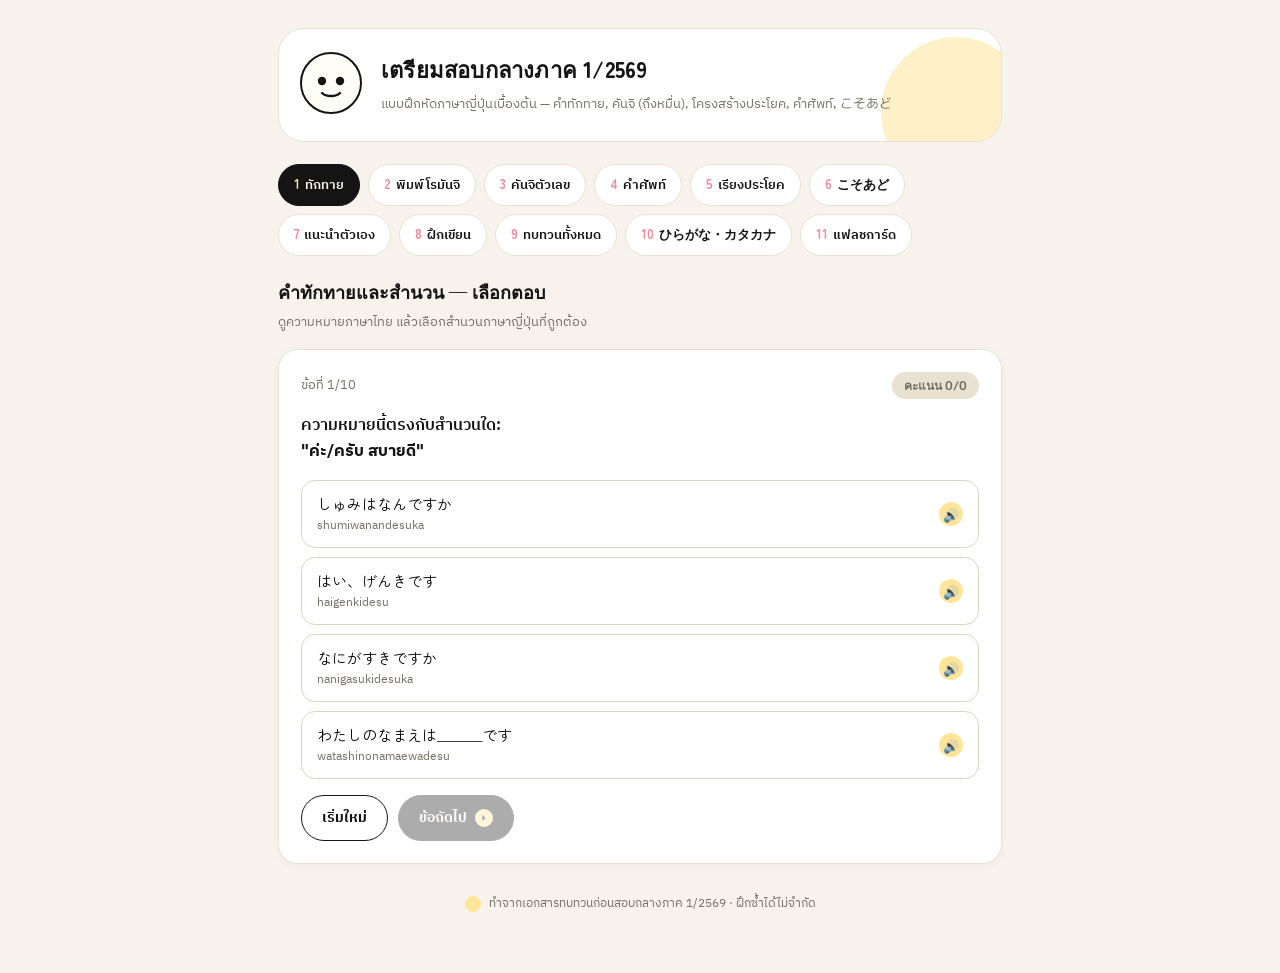
==== commit f207f644: "jp" ====
--- a/japanese/index.html
+++ b/japanese/index.html
@@ -173,6 +173,17 @@
   .kana-toggle button{font-family:'IBM Plex Sans Thai',sans-serif;font-size:12.5px;font-weight:700;padding:8px 14px;border-radius:999px;border:1.5px solid var(--rule);background:#fff;cursor:pointer;}
   .kana-toggle button.active{background:var(--ink);border-color:var(--ink);color:#F7F3EC;}
 
+  /* -------- flashcards -------- */
+  .flip-card{perspective:1200px;margin-bottom:6px;}
+  .flip-inner{position:relative;width:100%;height:230px;transition:transform .45s ease;transform-style:preserve-3d;cursor:pointer;}
+  .flip-inner.flipped{transform:rotateY(180deg);}
+  .flip-face{position:absolute;inset:0;backface-visibility:hidden;border:1.5px solid var(--line);border-radius:22px;display:flex;flex-direction:column;align-items:center;justify-content:center;background:#fff;}
+  .flip-face.flip-back{transform:rotateY(180deg);background:var(--paper);}
+  .flip-face .big{font-family:'Zen Maru Gothic',sans-serif;font-size:66px;font-weight:700;color:var(--ink);}
+  .flip-face .kata{font-family:'Zen Maru Gothic',sans-serif;font-size:30px;font-weight:700;color:var(--blue-strong);}
+  .flip-face .sub{font-size:13px;color:var(--ink-soft);margin-top:10px;}
+  .flip-hint{font-size:11.5px;color:var(--ink-soft);margin-top:14px;}
+
   /* -------- handwriting -------- */
   .write-controls{display:flex;flex-wrap:wrap;gap:10px;align-items:center;margin-bottom:16px;}
   select.answer{font-family:'IBM Plex Sans Thai',sans-serif;font-size:13.5px;padding:10px 14px;border:1.5px solid var(--line);border-radius:999px;background:#fff;}
@@ -399,6 +410,21 @@
     <div class="kana-section-title">เสียงควบ (拗音)</div>
     <p class="kana-section-note">พยัญชนะ + ゃ/ゅ/ょ ตัวเล็ก อ่านรวบเป็นพยางค์เดียว</p>
     <div class="kana-youon-wrap" id="kana-youon"></div>
+  </div>
+</section>
+
+<!-- TAB 11: FLASHCARDS -->
+<section class="panel" id="panel-11">
+  <div class="panel-head"><h2>แฟลชการ์ด ひらがな</h2><p>สุ่มครบทุกตัว (พื้นฐาน + เสียงก้อง/กึ่งก้อง + เสียงควบ) แตะการ์ดเพื่อพลิกดูคำตอบ</p></div>
+  <div class="card">
+    <div class="progress-row"><span>การ์ดที่ <span id="fc-idx">1</span>/<span id="fc-total">104</span></span><span class="score-pill zero" id="fc-remain">เหลือ 103 ใบ</span></div>
+    <div class="flip-card">
+      <div class="flip-inner" id="fc-inner">
+        <div class="flip-face flip-front" id="fc-front"></div>
+        <div class="flip-face flip-back" id="fc-back"></div>
+      </div>
+    </div>
+    <div class="btn-row"><button class="btn secondary" id="fc-restart">สุ่มใหม่</button><button class="btn" id="fc-flip">พลิกการ์ด</button><button class="btn hanko" id="fc-next">ถัดไป</button></div>
   </div>
 </section>
 
@@ -594,7 +620,7 @@
 const TABS=[
   {id:1,label:"ทักทาย"},{id:2,label:"พิมพ์โรมันจิ"},{id:3,label:"คันจิตัวเลข"},
   {id:4,label:"คำศัพท์"},{id:5,label:"เรียงประโยค"},{id:6,label:"こそあど"},
-  {id:7,label:"แนะนำตัวเอง"},{id:8,label:"ฝึกเขียน"},{id:9,label:"ทบทวนทั้งหมด"},{id:10,label:"ひらがな・カタカナ"},
+  {id:7,label:"แนะนำตัวเอง"},{id:8,label:"ฝึกเขียน"},{id:9,label:"ทบทวนทั้งหมด"},{id:10,label:"ひらがな・カタカナ"},{id:11,label:"แฟลชการ์ด"},
 ];
 const tabNav=document.getElementById('tabNav');
 TABS.forEach(t=>{
@@ -1020,6 +1046,44 @@
 }
 buildKanaTables();
 
+/* ============================================================
+   TAB 11: FLASHCARDS (random, full set)
+============================================================ */
+function buildFlatKanaDeck(){
+  let all=[];
+  KANA_SEION.forEach(row=>row.forEach(item=>{if(item)all.push(item);}));
+  KANA_DAKUTEN.forEach(row=>row.forEach(item=>{if(item)all.push(item);}));
+  KANA_YOUON.forEach(g=>g.cells.forEach(item=>{if(item)all.push(item);}));
+  return all;
+}
+let fcDeck=[],fcI=0,fcFlipped=false;
+function fcStart(){
+  fcDeck=shuffle(buildFlatKanaDeck());fcI=0;
+  document.getElementById('fc-total').textContent=fcDeck.length;
+  fcRender();
+}
+function fcRender(){
+  const item=fcDeck[fcI];
+  document.getElementById('fc-idx').textContent=fcI+1;
+  const remain=fcDeck.length-fcI-1;
+  document.getElementById('fc-remain').textContent=`เหลือ ${remain} ใบ`;
+  document.getElementById('fc-remain').className='score-pill'+(remain===0?' zero':'');
+  document.getElementById('fc-front').innerHTML=`<span class="big jp">${item.h}</span><span class="flip-hint">แตะเพื่อดูคำตอบ</span>`;
+  document.getElementById('fc-back').innerHTML=`<span class="kata jp">${item.k}</span><span class="sub">${item.ro}</span>`;
+  fcFlipped=false;
+  document.getElementById('fc-inner').classList.remove('flipped');
+}
+function fcFlip(){
+  fcFlipped=!fcFlipped;
+  document.getElementById('fc-inner').classList.toggle('flipped',fcFlipped);
+  speak(fcDeck[fcI].h);
+}
+document.getElementById('fc-inner').onclick=fcFlip;
+document.getElementById('fc-flip').onclick=fcFlip;
+document.getElementById('fc-next').onclick=()=>{fcI++;if(fcI>=fcDeck.length)fcI=0;fcRender();};
+document.getElementById('fc-restart').onclick=fcStart;
+fcStart();
+
 /* init */
 showTab(1);
 </script>
